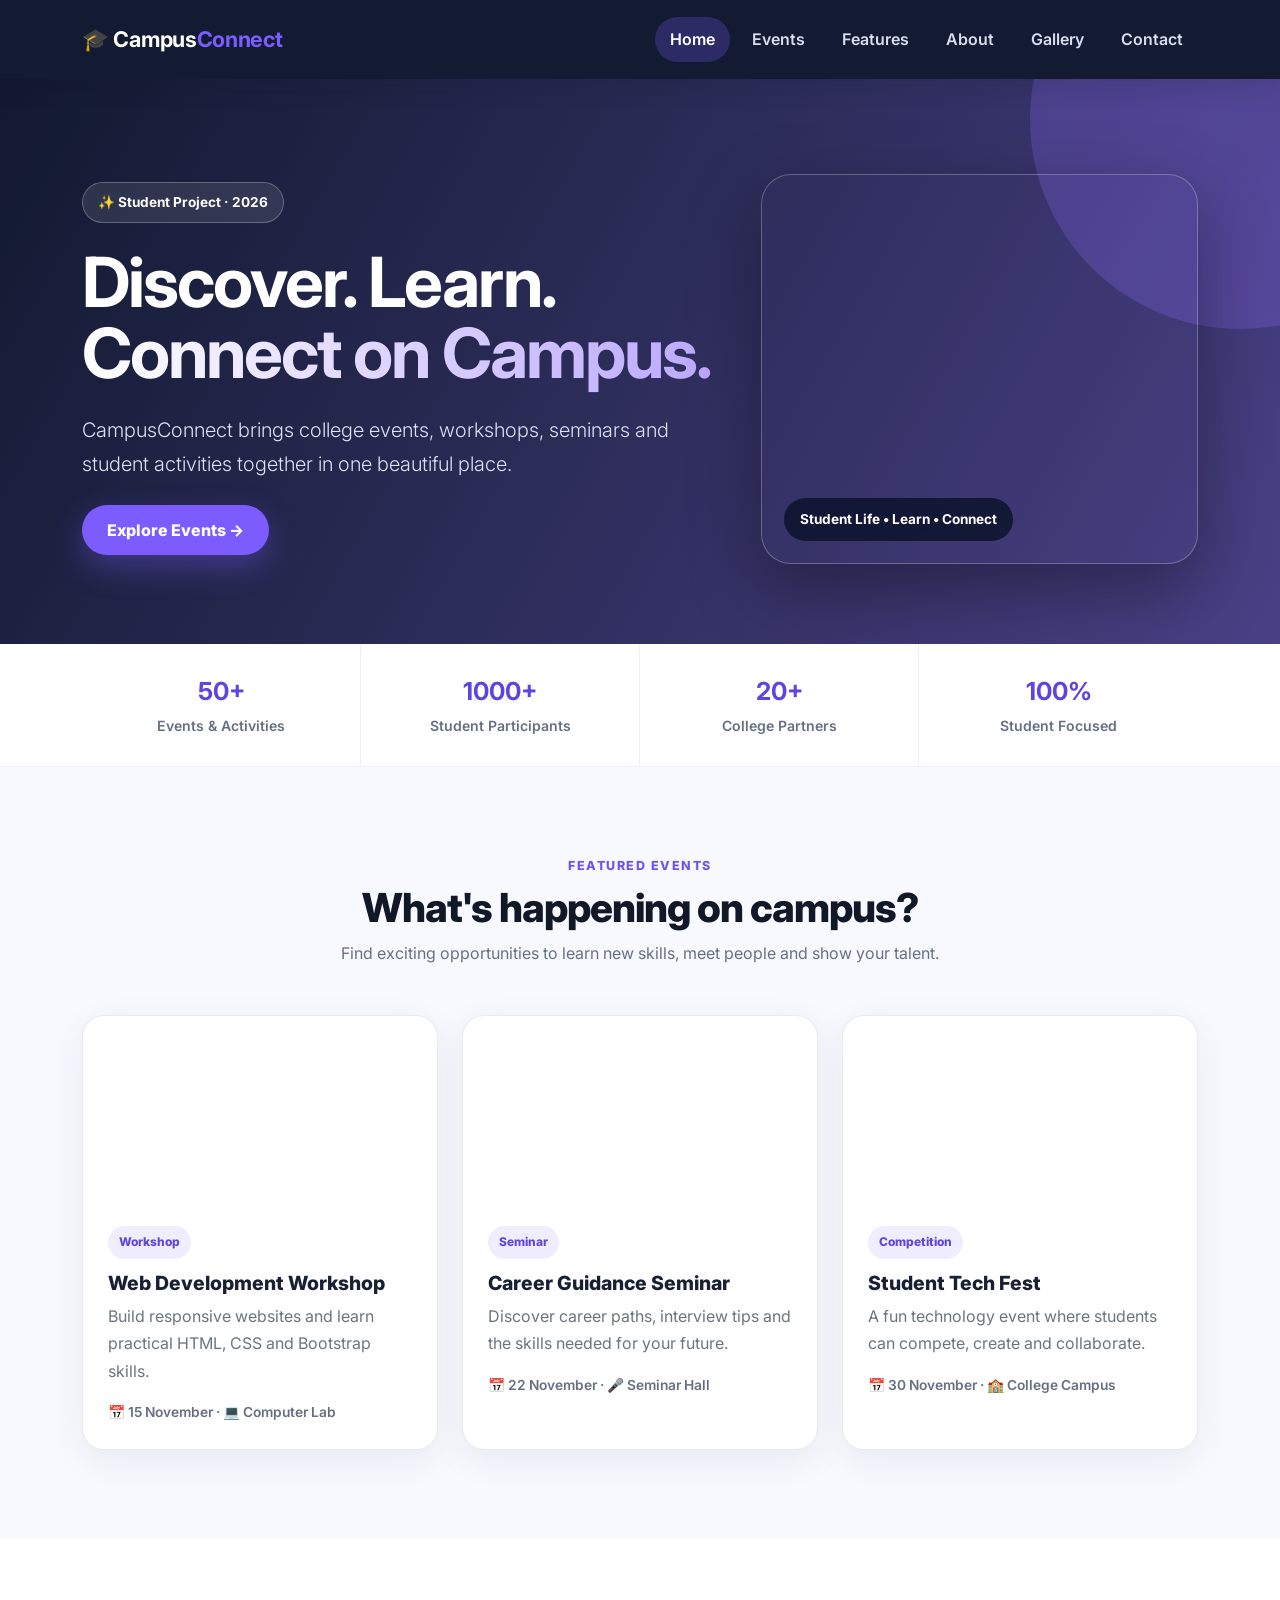
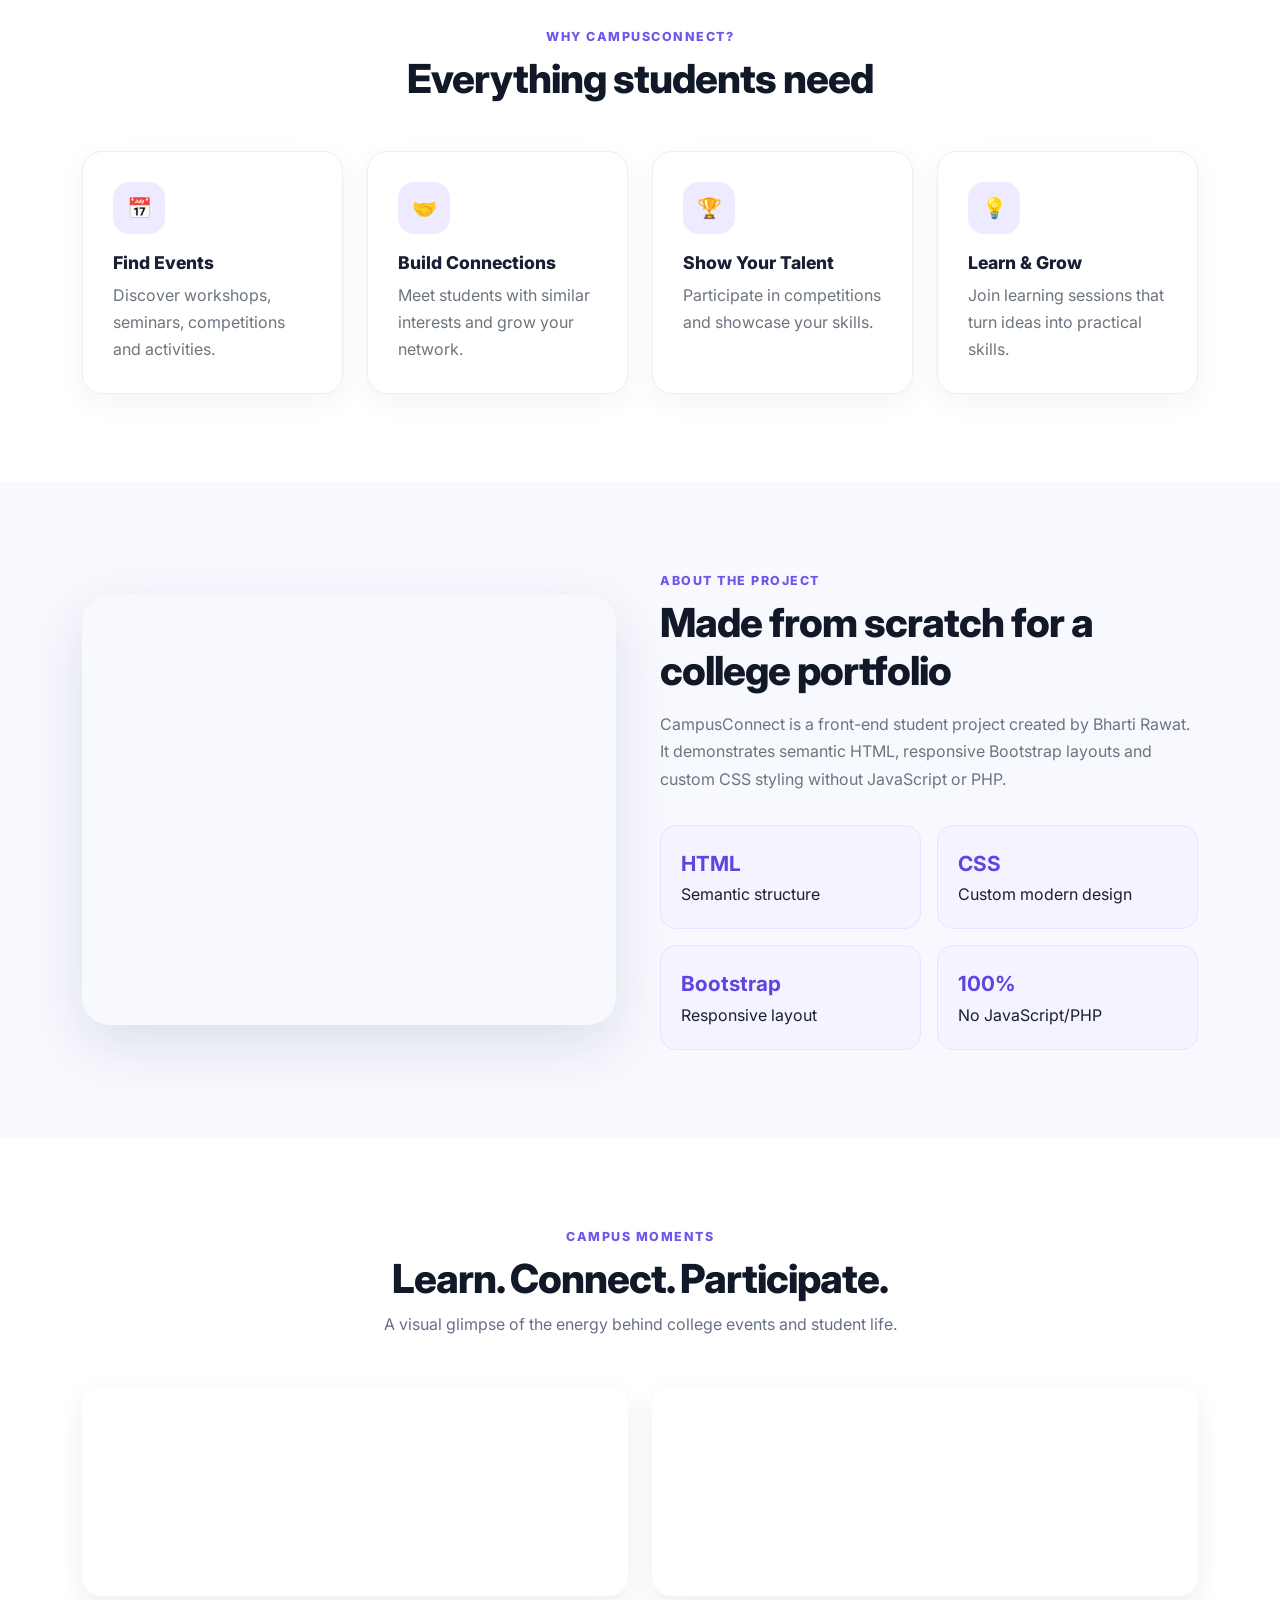
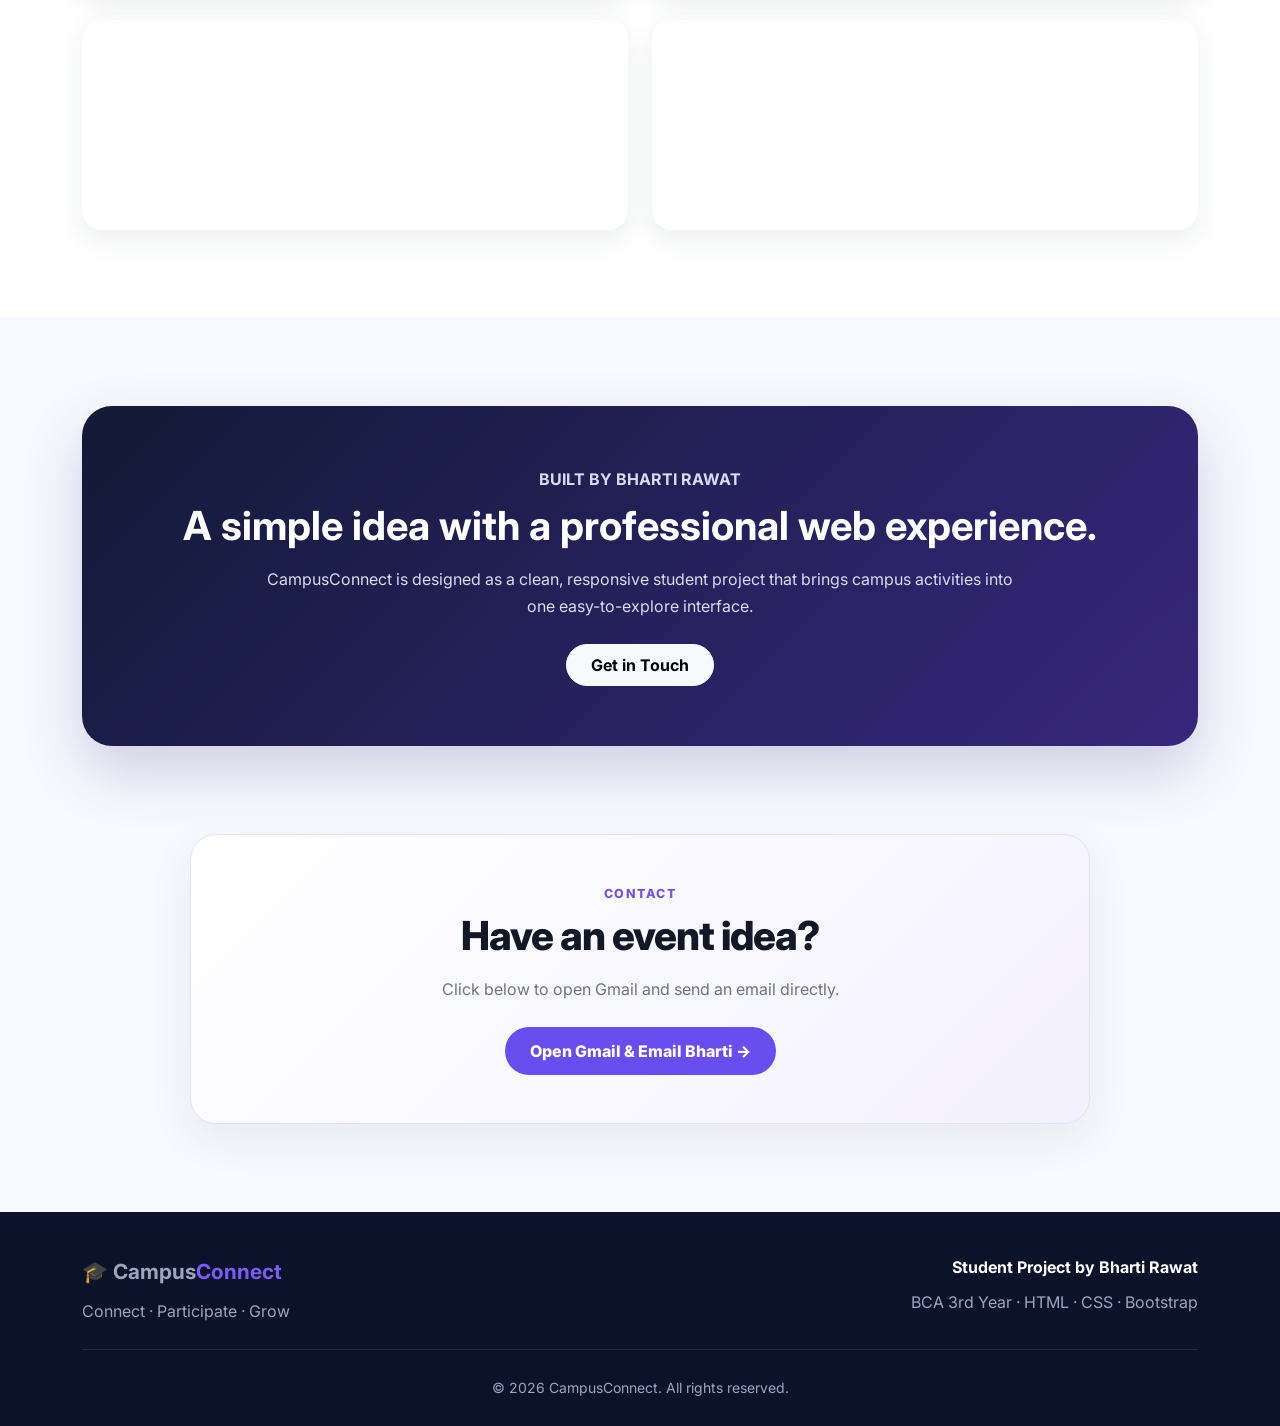
==== student-event-management/index.html @ d47fafdc "Fix contact button to open Gmail compose" ====
<!doctype html>
<html lang="en">
<head>
  <meta charset="utf-8">
  <meta name="viewport" content="width=device-width,initial-scale=1">
  <title>CampusConnect | Student Event Management</title>
  <link href="https://cdn.jsdelivr.net/npm/bootstrap@5.3.3/dist/css/bootstrap.min.css" rel="stylesheet">
  <link rel="stylesheet" href="style.css">
</head>
<body>
  <nav class="navbar navbar-expand-lg navbar-dark">
    <div class="container py-2">
      <a class="navbar-brand fw-bold" href="#home">🎓 Campus<span class="brand-dot">Connect</span></a>
      <div class="navbar-nav ms-auto flex-row flex-wrap justify-content-end">
        <a class="nav-link active" href="#home">Home</a>
        <a class="nav-link" href="#events">Events</a>
        <a class="nav-link" href="#features">Features</a>
        <a class="nav-link" href="#about">About</a>
        <a class="nav-link" href="#gallery">Gallery</a>
        <a class="nav-link" href="#contact">Contact</a>
      </div>
    </div>
  </nav>

  <header id="home" class="hero">
    <div class="container">
      <div class="row align-items-center g-5">
        <div class="col-lg-7">
          <span class="hero-badge mb-4">✨ Student Project · 2026</span>
          <h1 class="fw-bold mb-4">Discover. Learn.<br><span class="gradient-text">Connect on Campus.</span></h1>
          <p class="lead mb-4">CampusConnect brings college events, workshops, seminars and student activities together in one beautiful place.</p>
          <a href="#events" class="btn hero-btn">Explore Events →</a>
        </div>
        <div class="col-lg-5"><div class="hero-image"></div></div>
      </div>
    </div>
  </header>

  <section class="stats-strip"><div class="container"><div class="row g-0">
    <div class="col-6 col-lg-3 stat"><strong>50+</strong><span>Events & Activities</span></div>
    <div class="col-6 col-lg-3 stat"><strong>1000+</strong><span>Student Participants</span></div>
    <div class="col-6 col-lg-3 stat"><strong>20+</strong><span>College Partners</span></div>
    <div class="col-6 col-lg-3 stat"><strong>100%</strong><span>Student Focused</span></div>
  </div></div></section>

  <section id="events" class="section-space"><div class="container">
    <div class="text-center mb-5"><p class="section-label mb-2">Featured events</p><h2 class="section-title display-6">What's happening on campus?</h2><p class="section-subtitle">Find exciting opportunities to learn new skills, meet people and show your talent.</p></div>
    <div class="row g-4">
      <div class="col-md-4"><article class="event-card"><div class="event-photo photo-1"></div><div class="event-body"><span class="event-tag">Workshop</span><h3>Web Development Workshop</h3><p class="text-secondary">Build responsive websites and learn practical HTML, CSS and Bootstrap skills.</p><p class="event-date mb-0">📅 15 November · 💻 Computer Lab</p></div></article></div>
      <div class="col-md-4"><article class="event-card"><div class="event-photo photo-2"></div><div class="event-body"><span class="event-tag">Seminar</span><h3>Career Guidance Seminar</h3><p class="text-secondary">Discover career paths, interview tips and the skills needed for your future.</p><p class="event-date mb-0">📅 22 November · 🎤 Seminar Hall</p></div></article></div>
      <div class="col-md-4"><article class="event-card"><div class="event-photo photo-3"></div><div class="event-body"><span class="event-tag">Competition</span><h3>Student Tech Fest</h3><p class="text-secondary">A fun technology event where students can compete, create and collaborate.</p><p class="event-date mb-0">📅 30 November · 🏫 College Campus</p></div></article></div>
    </div>
  </div></section>

  <section id="features" class="section-space bg-white"><div class="container">
    <div class="text-center mb-5"><p class="section-label mb-2">Why CampusConnect?</p><h2 class="section-title display-6">Everything students need</h2></div>
    <div class="row g-4">
      <div class="col-md-6 col-lg-3"><div class="feature-box"><div class="feature-icon">📅</div><h3>Find Events</h3><p class="text-secondary mb-0">Discover workshops, seminars, competitions and activities.</p></div></div>
      <div class="col-md-6 col-lg-3"><div class="feature-box"><div class="feature-icon">🤝</div><h3>Build Connections</h3><p class="text-secondary mb-0">Meet students with similar interests and grow your network.</p></div></div>
      <div class="col-md-6 col-lg-3"><div class="feature-box"><div class="feature-icon">🏆</div><h3>Show Your Talent</h3><p class="text-secondary mb-0">Participate in competitions and showcase your skills.</p></div></div>
      <div class="col-md-6 col-lg-3"><div class="feature-box"><div class="feature-icon">💡</div><h3>Learn & Grow</h3><p class="text-secondary mb-0">Join learning sessions that turn ideas into practical skills.</p></div></div>
    </div>
  </div></section>

  <section id="about" class="section-space"><div class="container"><div class="row align-items-center g-5">
    <div class="col-lg-6"><div class="about-image"></div></div>
    <div class="col-lg-6 about-copy"><p class="section-label mb-2">About the project</p><h2 class="section-title display-6 mb-3">Made from scratch for a college portfolio</h2><p class="text-secondary">CampusConnect is a front-end student project created by Bharti Rawat. It demonstrates semantic HTML, responsive Bootstrap layouts and custom CSS styling without JavaScript or PHP.</p>
      <div class="row g-3 mt-3"><div class="col-6"><div class="detail-card"><strong>HTML</strong><span>Semantic structure</span></div></div><div class="col-6"><div class="detail-card"><strong>CSS</strong><span>Custom modern design</span></div></div><div class="col-6"><div class="detail-card"><strong>Bootstrap</strong><span>Responsive layout</span></div></div><div class="col-6"><div class="detail-card"><strong>100%</strong><span>No JavaScript/PHP</span></div></div></div>
    </div>
  </div></div></section>

  <section id="gallery" class="section-space bg-white"><div class="container"><div class="text-center mb-5"><p class="section-label mb-2">Campus moments</p><h2 class="section-title display-6">Learn. Connect. Participate.</h2><p class="section-subtitle">A visual glimpse of the energy behind college events and student life.</p></div><div class="row g-4">
    <div class="col-md-6"><div class="gallery-item gallery-1"></div></div><div class="col-md-6"><div class="gallery-item gallery-2"></div></div><div class="col-md-6"><div class="gallery-item gallery-3"></div></div><div class="col-md-6"><div class="gallery-item gallery-4"></div></div>
  </div></div></section>

  <section class="section-space"><div class="container"><div class="project-box text-center"><p class="text-uppercase fw-bold mb-2">Built by Bharti Rawat</p><h2 class="display-6 fw-bold mb-3">A simple idea with a professional web experience.</h2><p class="mx-auto mb-4" style="max-width:760px">CampusConnect is designed as a clean, responsive student project that brings campus activities into one easy-to-explore interface.</p><a href="#contact" class="btn btn-light rounded-pill px-4 py-2 fw-bold">Get in Touch</a></div></div></section>

  <section id="contact" class="section-space pt-0"><div class="container"><div class="contact-card text-center mx-auto" style="max-width:900px"><p class="section-label mb-2">Contact</p><h2 class="section-title display-6 mb-3">Have an event idea?</h2><p class="text-secondary mb-4">Click below to open Gmail and send an email directly.</p><a class="btn btn-primary-custom" href="https://mail.google.com/mail/?view=cm&fs=1&to=bhartirawat9829@gmail.com&su=CampusConnect%20Project%20Enquiry" target="_blank" rel="noopener">Open Gmail & Email Bharti →</a></div></div></section>

  <footer><div class="container"><div class="row g-4 align-items-start"><div class="col-md-6"><div class="footer-brand fw-bold">🎓 Campus<span class="brand-dot">Connect</span></div><p class="mb-0 mt-2">Connect · Participate · Grow</p></div><div class="col-md-6 text-md-end"><strong>Student Project by Bharti Rawat</strong><p class="mb-0 mt-2">BCA 3rd Year · HTML · CSS · Bootstrap</p></div></div><hr class="border-secondary my-4"><div class="text-center"><small>© 2026 CampusConnect. All rights reserved.</small></div></div></footer>
</body>
</html>
---- student-event-management/style.css ----
@import url('https://fonts.googleapis.com/css2?family=Inter:wght@400;500;600;700;800&display=swap');

*{box-sizing:border-box}
html{scroll-behavior:smooth}
body{margin:0;font-family:'Inter',Arial,sans-serif;color:#182033;background:#f8f9ff;line-height:1.7}
.navbar{position:sticky;top:0;z-index:1000;background:rgba(10,18,42,.96)!important;backdrop-filter:blur(12px);box-shadow:0 5px 25px rgba(15,23,42,.15)}
.navbar-brand{font-size:1.35rem;letter-spacing:-.3px}
.brand-dot{color:#7c5cff}
.navbar .nav-link{color:#d8def0!important;font-weight:600;margin-left:7px;padding:9px 15px!important;border-radius:50px;transition:.25s}
.navbar .nav-link:hover,.navbar .nav-link.active{color:#fff!important;background:rgba(124,92,255,.25)}
.hero{position:relative;overflow:hidden;color:#fff;padding:95px 0 80px;background:linear-gradient(120deg,rgba(8,16,39,.96),rgba(49,39,117,.88)),url('https://images.unsplash.com/photo-1523050854058-8df90110c9f1?auto=format&fit=crop&w=1800&q=85') center/cover}
.hero:after{content:"";position:absolute;width:420px;height:420px;right:-170px;top:-170px;border-radius:50%;background:rgba(145,110,255,.24)}
.hero .container{position:relative;z-index:1}
.hero h1{font-size:clamp(2.6rem,5.4vw,5rem);line-height:1.03;letter-spacing:-2px}
.gradient-text{background:linear-gradient(90deg,#fff,#bba8ff);-webkit-background-clip:text;background-clip:text;color:transparent}
.hero p{max-width:680px;color:#dce2f6}
.hero-badge{display:inline-flex;padding:8px 15px;border:1px solid rgba(255,255,255,.25);border-radius:50px;background:rgba(255,255,255,.1);font-size:.85rem;font-weight:700}
.hero-btn{border:0;border-radius:50px;padding:13px 25px;font-weight:800;background:#7c5cff;color:#fff;box-shadow:0 12px 30px rgba(124,92,255,.35)}
.hero-btn:hover{background:#6b4df0;color:#fff;transform:translateY(-2px)}
.hero-image{min-height:390px;border-radius:30px;background:url('https://images.unsplash.com/photo-1522202176988-66273c2fd55f?auto=format&fit=crop&w=1000&q=85') center/cover;box-shadow:0 25px 70px rgba(0,0,0,.35);border:1px solid rgba(255,255,255,.25);position:relative;overflow:hidden}
.hero-image:after{content:"Student Life • Learn • Connect";position:absolute;left:22px;bottom:22px;padding:10px 16px;border-radius:50px;background:rgba(8,16,39,.78);backdrop-filter:blur(8px);font-weight:700;font-size:.85rem}
.stats-strip{margin-top:-1px;background:#fff;border-bottom:1px solid #edf0f7}
.stat{padding:27px 20px;text-align:center;border-right:1px solid #edf0f7}
.stat:last-child{border-right:0}
.stat strong{display:block;font-size:1.55rem;color:#5d45df}
.stat span{font-size:.88rem;color:#667085;font-weight:600}
.section-space{padding:88px 0}
.section-label{color:#7055e8;text-transform:uppercase;font-size:.78rem;font-weight:800;letter-spacing:1.5px}
.section-title{font-weight:800;color:#111827;letter-spacing:-1px}
.section-subtitle{color:#667085;max-width:690px;margin:auto}
.event-card{height:100%;background:#fff;border:1px solid #e9eaf2;border-radius:22px;overflow:hidden;box-shadow:0 10px 35px rgba(31,41,55,.07);transition:.3s}
.event-card:hover{transform:translateY(-9px);box-shadow:0 22px 50px rgba(65,50,150,.14)}
.event-photo{height:185px;background-size:cover;background-position:center}
.photo-1{background-image:url('https://images.unsplash.com/photo-1511578314322-379afb476865?auto=format&fit=crop&w=900&q=85')}
.photo-2{background-image:url('https://images.unsplash.com/photo-1540575467063-178a50c2df87?auto=format&fit=crop&w=900&q=85')}
.photo-3{background-image:url('https://images.unsplash.com/photo-1524178232363-1fb2b075b655?auto=format&fit=crop&w=900&q=85')}
.event-body{padding:25px}
.event-card h3{font-size:1.22rem;font-weight:800;margin:13px 0 8px}
.event-date{font-size:.86rem;color:#667085;font-weight:600}
.event-tag{display:inline-block;padding:6px 11px;border-radius:50px;background:#f0edff;color:#6247dd;font-size:.75rem;font-weight:800}
.feature-box{height:100%;padding:30px;background:#fff;border:1px solid #eceef5;border-radius:20px;box-shadow:0 8px 28px rgba(31,41,55,.05)}
.feature-icon{width:52px;height:52px;border-radius:16px;display:grid;place-items:center;background:#eeeaff;color:#6247dd;font-size:1.25rem;font-weight:800;margin-bottom:18px}
.feature-box h3{font-size:1.1rem;font-weight:800}
.about-image{height:430px;border-radius:28px;background:url('https://images.unsplash.com/photo-1523240795612-9a054b0db644?auto=format&fit=crop&w=1100&q=85') center/cover;box-shadow:0 20px 55px rgba(31,41,55,.12)}
.about-copy{padding-left:20px}
.detail-card{padding:20px;background:#f5f3ff;border-radius:16px;border:1px solid #e8e3ff}
.detail-card strong{display:block;color:#5d45df;font-size:1.3rem}
.gallery-item{height:210px;border-radius:20px;background-size:cover;background-position:center;transition:.3s;box-shadow:0 10px 28px rgba(31,41,55,.08)}
.gallery-item:hover{transform:scale(1.025)}
.gallery-1{background-image:url('https://images.unsplash.com/photo-1492684223066-81342ee5ff30?auto=format&fit=crop&w=900&q=85')}
.gallery-2{background-image:url('https://images.unsplash.com/photo-1529156069898-49953e39b3ac?auto=format&fit=crop&w=900&q=85')}
.gallery-3{background-image:url('https://images.unsplash.com/photo-1503676260728-1c00da094a0b?auto=format&fit=crop&w=900&q=85')}
.gallery-4{background-image:url('https://images.unsplash.com/photo-1517457373958-b7bdd4587205?auto=format&fit=crop&w=900&q=85')}
.project-box{background:linear-gradient(135deg,#111a36,#38277d);color:#fff;border-radius:30px;padding:60px;box-shadow:0 25px 60px rgba(45,34,110,.2)}
.project-box p{color:#d7dcef}
.contact-card{background:linear-gradient(135deg,#fff,#f4f1ff);border:1px solid #e5e0ff;border-radius:26px;padding:48px;box-shadow:0 15px 45px rgba(31,41,55,.07)}
.btn-primary-custom{background:#684df0;color:#fff;border:0;border-radius:50px;padding:12px 25px;font-weight:800}
.btn-primary-custom:hover{background:#573ddd;color:#fff}
footer{background:#0b132b;color:#9ba5bd;padding:42px 0 25px}
footer strong{color:#fff}
.footer-brand{font-size:1.3rem}
@media(max-width:767px){.hero{padding:70px 0 65px}.hero-image{min-height:280px}.stat{border-right:0;border-bottom:1px solid #edf0f7}.section-space{padding:65px 0}.about-copy{padding-left:0;margin-top:30px}.project-box,.contact-card{padding:32px 24px}.gallery-item{height:180px}}
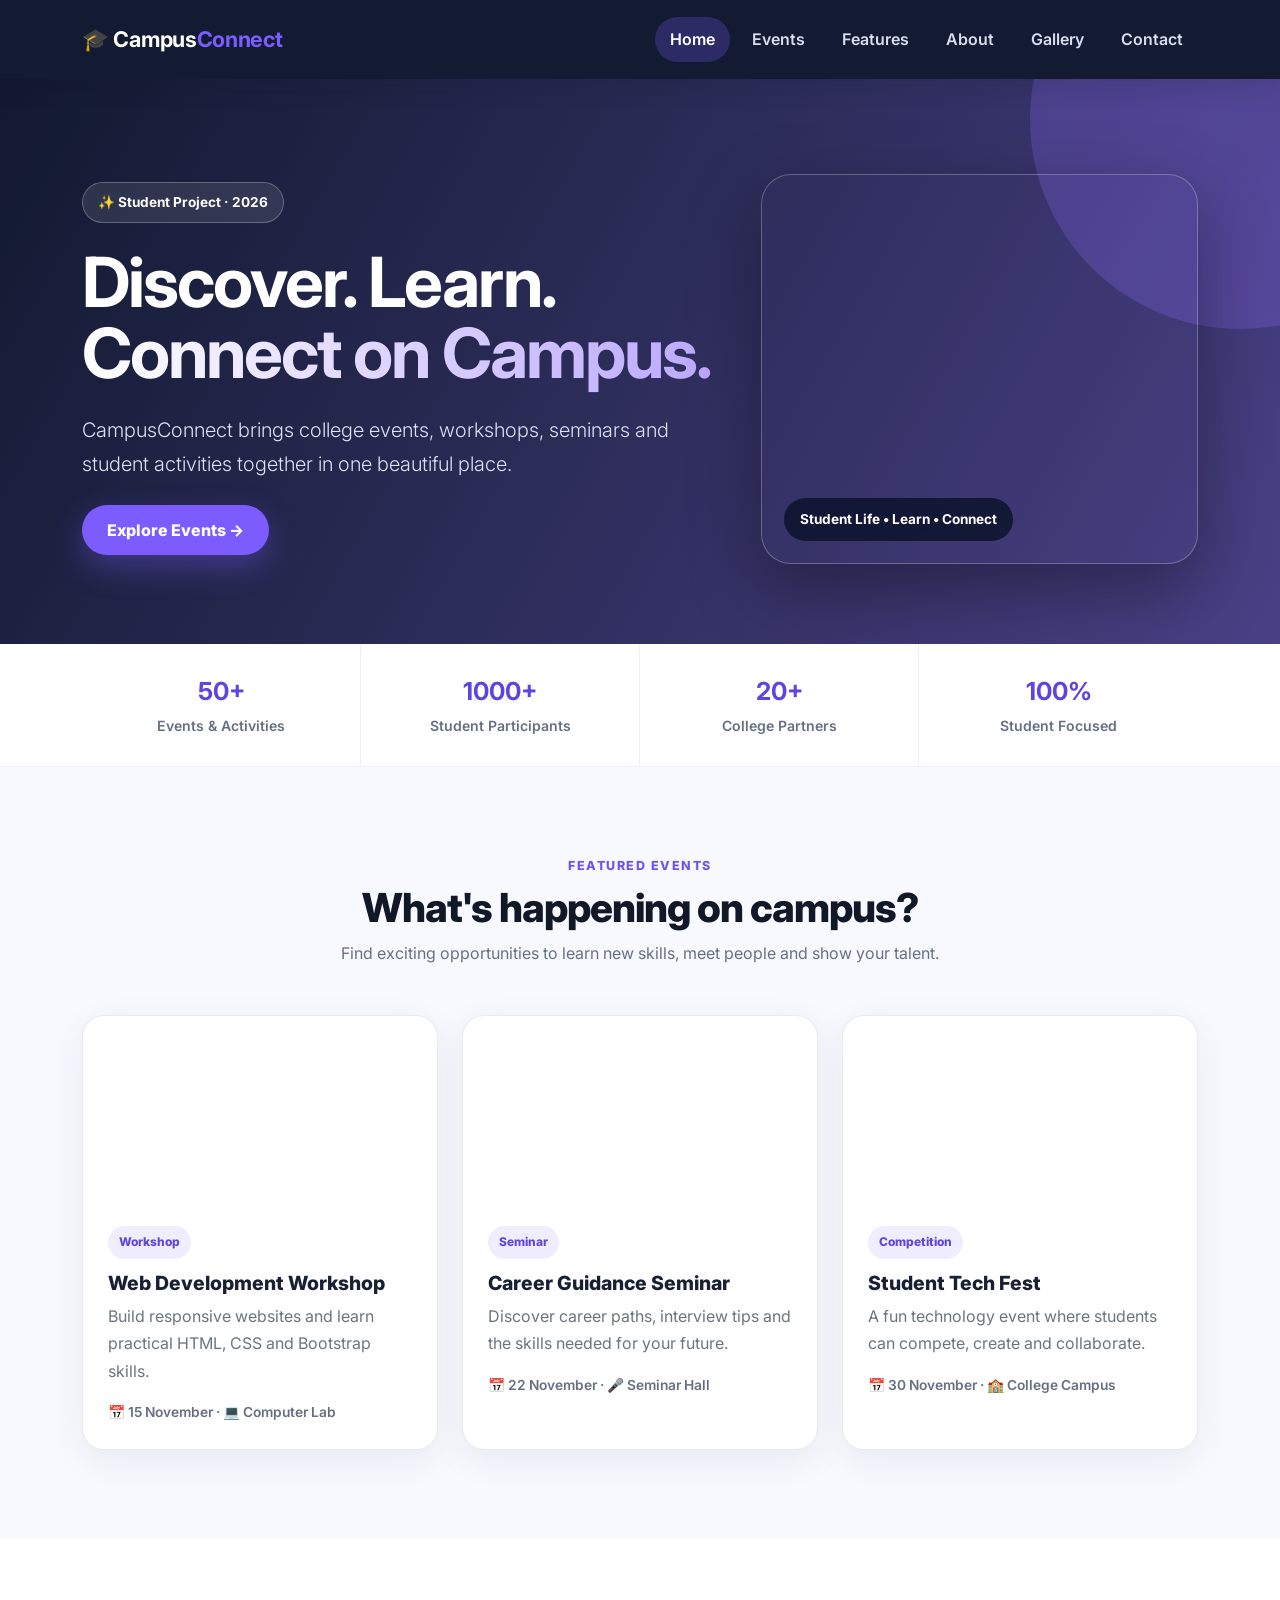
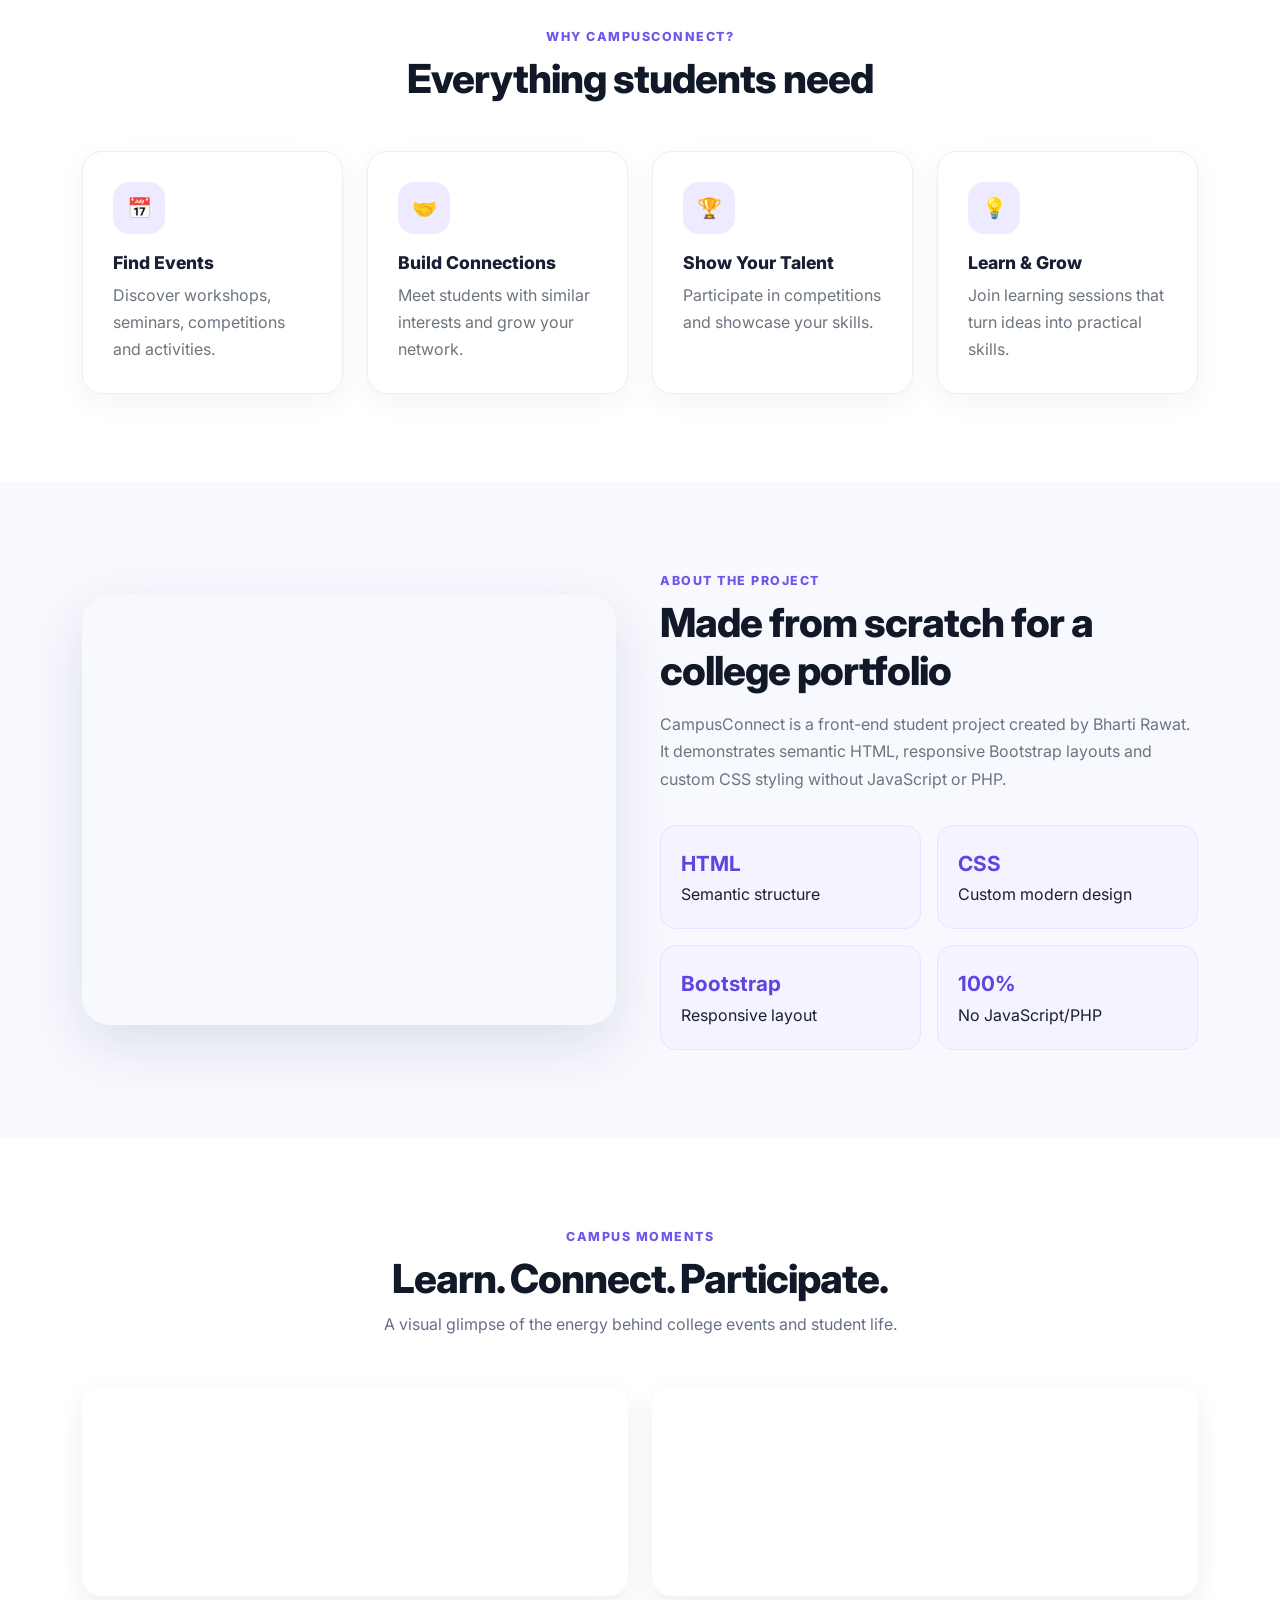
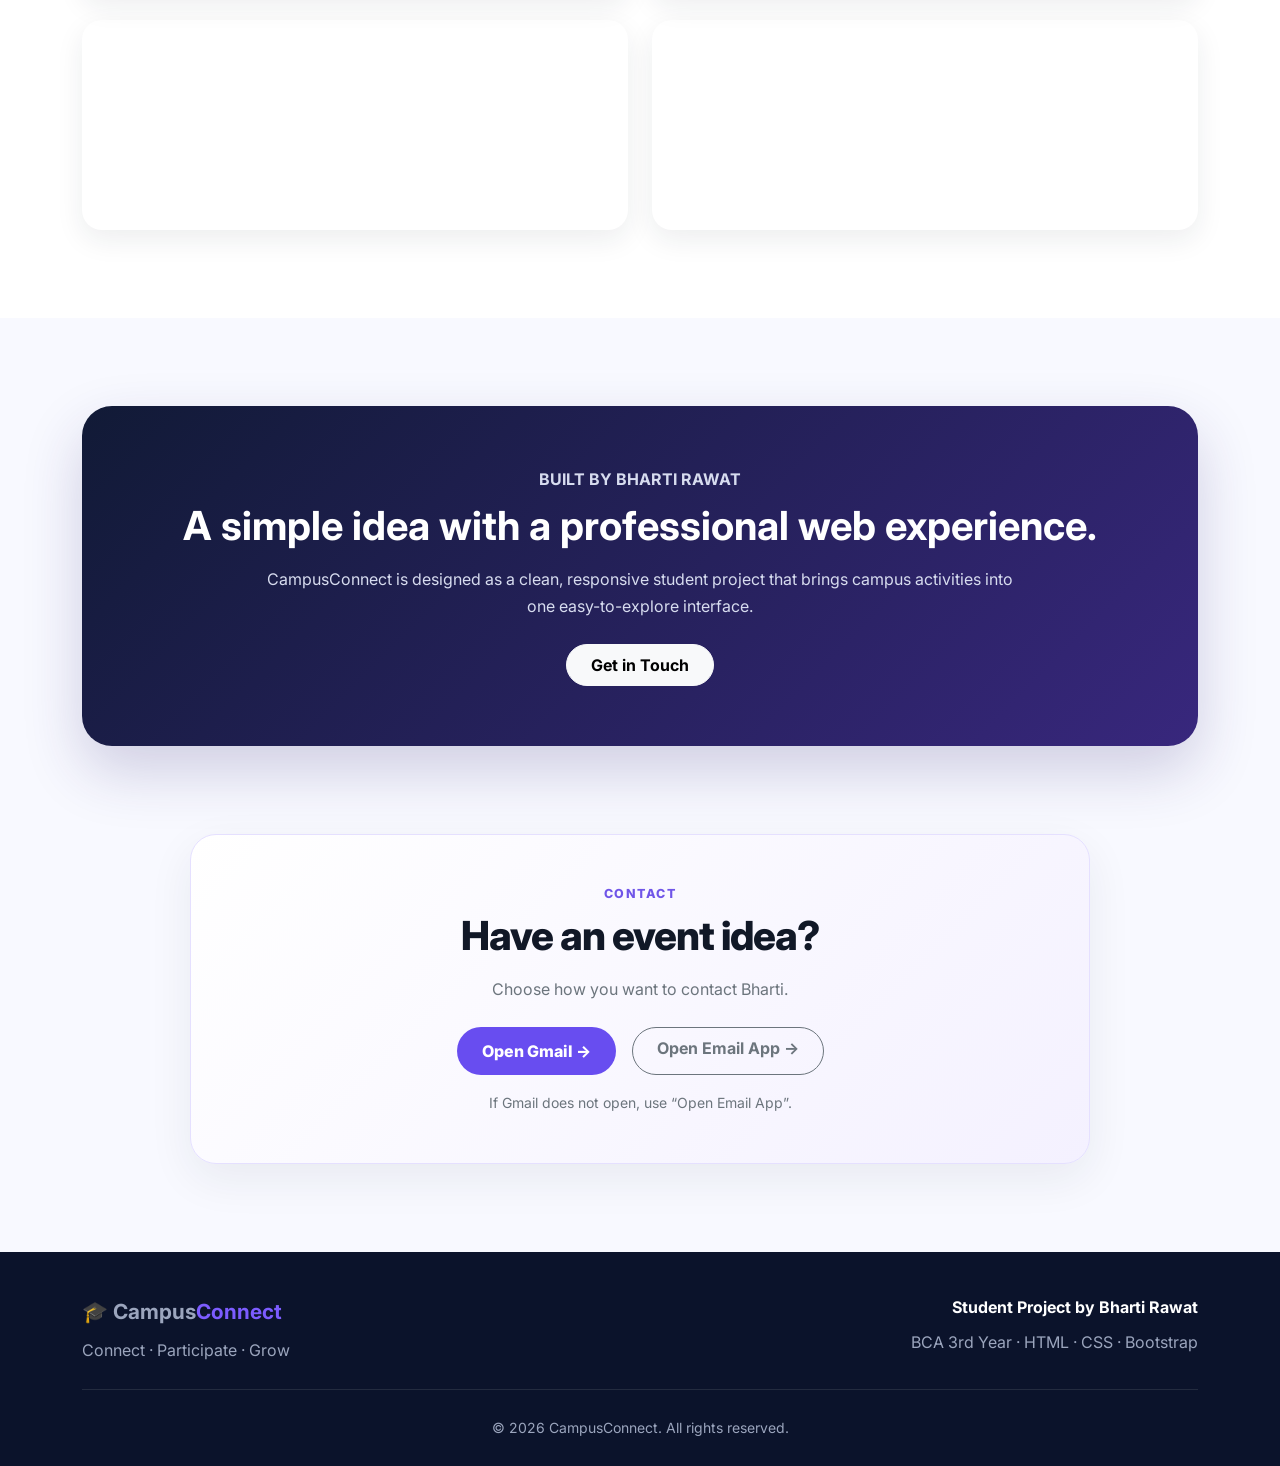
==== commit 78428fd0: "Add reliable Gmail and email-app contact buttons" ====
--- a/student-event-management/index.html
+++ b/student-event-management/index.html
@@ -8,75 +8,15 @@
   <link rel="stylesheet" href="style.css">
 </head>
 <body>
-  <nav class="navbar navbar-expand-lg navbar-dark">
-    <div class="container py-2">
-      <a class="navbar-brand fw-bold" href="#home">🎓 Campus<span class="brand-dot">Connect</span></a>
-      <div class="navbar-nav ms-auto flex-row flex-wrap justify-content-end">
-        <a class="nav-link active" href="#home">Home</a>
-        <a class="nav-link" href="#events">Events</a>
-        <a class="nav-link" href="#features">Features</a>
-        <a class="nav-link" href="#about">About</a>
-        <a class="nav-link" href="#gallery">Gallery</a>
-        <a class="nav-link" href="#contact">Contact</a>
-      </div>
-    </div>
-  </nav>
-
-  <header id="home" class="hero">
-    <div class="container">
-      <div class="row align-items-center g-5">
-        <div class="col-lg-7">
-          <span class="hero-badge mb-4">✨ Student Project · 2026</span>
-          <h1 class="fw-bold mb-4">Discover. Learn.<br><span class="gradient-text">Connect on Campus.</span></h1>
-          <p class="lead mb-4">CampusConnect brings college events, workshops, seminars and student activities together in one beautiful place.</p>
-          <a href="#events" class="btn hero-btn">Explore Events →</a>
-        </div>
-        <div class="col-lg-5"><div class="hero-image"></div></div>
-      </div>
-    </div>
-  </header>
-
-  <section class="stats-strip"><div class="container"><div class="row g-0">
-    <div class="col-6 col-lg-3 stat"><strong>50+</strong><span>Events & Activities</span></div>
-    <div class="col-6 col-lg-3 stat"><strong>1000+</strong><span>Student Participants</span></div>
-    <div class="col-6 col-lg-3 stat"><strong>20+</strong><span>College Partners</span></div>
-    <div class="col-6 col-lg-3 stat"><strong>100%</strong><span>Student Focused</span></div>
-  </div></div></section>
-
-  <section id="events" class="section-space"><div class="container">
-    <div class="text-center mb-5"><p class="section-label mb-2">Featured events</p><h2 class="section-title display-6">What's happening on campus?</h2><p class="section-subtitle">Find exciting opportunities to learn new skills, meet people and show your talent.</p></div>
-    <div class="row g-4">
-      <div class="col-md-4"><article class="event-card"><div class="event-photo photo-1"></div><div class="event-body"><span class="event-tag">Workshop</span><h3>Web Development Workshop</h3><p class="text-secondary">Build responsive websites and learn practical HTML, CSS and Bootstrap skills.</p><p class="event-date mb-0">📅 15 November · 💻 Computer Lab</p></div></article></div>
-      <div class="col-md-4"><article class="event-card"><div class="event-photo photo-2"></div><div class="event-body"><span class="event-tag">Seminar</span><h3>Career Guidance Seminar</h3><p class="text-secondary">Discover career paths, interview tips and the skills needed for your future.</p><p class="event-date mb-0">📅 22 November · 🎤 Seminar Hall</p></div></article></div>
-      <div class="col-md-4"><article class="event-card"><div class="event-photo photo-3"></div><div class="event-body"><span class="event-tag">Competition</span><h3>Student Tech Fest</h3><p class="text-secondary">A fun technology event where students can compete, create and collaborate.</p><p class="event-date mb-0">📅 30 November · 🏫 College Campus</p></div></article></div>
-    </div>
-  </div></section>
-
-  <section id="features" class="section-space bg-white"><div class="container">
-    <div class="text-center mb-5"><p class="section-label mb-2">Why CampusConnect?</p><h2 class="section-title display-6">Everything students need</h2></div>
-    <div class="row g-4">
-      <div class="col-md-6 col-lg-3"><div class="feature-box"><div class="feature-icon">📅</div><h3>Find Events</h3><p class="text-secondary mb-0">Discover workshops, seminars, competitions and activities.</p></div></div>
-      <div class="col-md-6 col-lg-3"><div class="feature-box"><div class="feature-icon">🤝</div><h3>Build Connections</h3><p class="text-secondary mb-0">Meet students with similar interests and grow your network.</p></div></div>
-      <div class="col-md-6 col-lg-3"><div class="feature-box"><div class="feature-icon">🏆</div><h3>Show Your Talent</h3><p class="text-secondary mb-0">Participate in competitions and showcase your skills.</p></div></div>
-      <div class="col-md-6 col-lg-3"><div class="feature-box"><div class="feature-icon">💡</div><h3>Learn & Grow</h3><p class="text-secondary mb-0">Join learning sessions that turn ideas into practical skills.</p></div></div>
-    </div>
-  </div></section>
-
-  <section id="about" class="section-space"><div class="container"><div class="row align-items-center g-5">
-    <div class="col-lg-6"><div class="about-image"></div></div>
-    <div class="col-lg-6 about-copy"><p class="section-label mb-2">About the project</p><h2 class="section-title display-6 mb-3">Made from scratch for a college portfolio</h2><p class="text-secondary">CampusConnect is a front-end student project created by Bharti Rawat. It demonstrates semantic HTML, responsive Bootstrap layouts and custom CSS styling without JavaScript or PHP.</p>
-      <div class="row g-3 mt-3"><div class="col-6"><div class="detail-card"><strong>HTML</strong><span>Semantic structure</span></div></div><div class="col-6"><div class="detail-card"><strong>CSS</strong><span>Custom modern design</span></div></div><div class="col-6"><div class="detail-card"><strong>Bootstrap</strong><span>Responsive layout</span></div></div><div class="col-6"><div class="detail-card"><strong>100%</strong><span>No JavaScript/PHP</span></div></div></div>
-    </div>
-  </div></div></section>
-
-  <section id="gallery" class="section-space bg-white"><div class="container"><div class="text-center mb-5"><p class="section-label mb-2">Campus moments</p><h2 class="section-title display-6">Learn. Connect. Participate.</h2><p class="section-subtitle">A visual glimpse of the energy behind college events and student life.</p></div><div class="row g-4">
-    <div class="col-md-6"><div class="gallery-item gallery-1"></div></div><div class="col-md-6"><div class="gallery-item gallery-2"></div></div><div class="col-md-6"><div class="gallery-item gallery-3"></div></div><div class="col-md-6"><div class="gallery-item gallery-4"></div></div>
-  </div></div></section>
-
+  <nav class="navbar navbar-expand-lg navbar-dark"><div class="container py-2"><a class="navbar-brand fw-bold" href="#home">🎓 Campus<span class="brand-dot">Connect</span></a><div class="navbar-nav ms-auto flex-row flex-wrap justify-content-end"><a class="nav-link active" href="#home">Home</a><a class="nav-link" href="#events">Events</a><a class="nav-link" href="#features">Features</a><a class="nav-link" href="#about">About</a><a class="nav-link" href="#gallery">Gallery</a><a class="nav-link" href="#contact">Contact</a></div></div></nav>
+  <header id="home" class="hero"><div class="container"><div class="row align-items-center g-5"><div class="col-lg-7"><span class="hero-badge mb-4">✨ Student Project · 2026</span><h1 class="fw-bold mb-4">Discover. Learn.<br><span class="gradient-text">Connect on Campus.</span></h1><p class="lead mb-4">CampusConnect brings college events, workshops, seminars and student activities together in one beautiful place.</p><a href="#events" class="btn hero-btn">Explore Events →</a></div><div class="col-lg-5"><div class="hero-image"></div></div></div></div></header>
+  <section class="stats-strip"><div class="container"><div class="row g-0"><div class="col-6 col-lg-3 stat"><strong>50+</strong><span>Events & Activities</span></div><div class="col-6 col-lg-3 stat"><strong>1000+</strong><span>Student Participants</span></div><div class="col-6 col-lg-3 stat"><strong>20+</strong><span>College Partners</span></div><div class="col-6 col-lg-3 stat"><strong>100%</strong><span>Student Focused</span></div></div></div></section>
+  <section id="events" class="section-space"><div class="container"><div class="text-center mb-5"><p class="section-label mb-2">Featured events</p><h2 class="section-title display-6">What's happening on campus?</h2><p class="section-subtitle">Find exciting opportunities to learn new skills, meet people and show your talent.</p></div><div class="row g-4"><div class="col-md-4"><article class="event-card"><div class="event-photo photo-1"></div><div class="event-body"><span class="event-tag">Workshop</span><h3>Web Development Workshop</h3><p class="text-secondary">Build responsive websites and learn practical HTML, CSS and Bootstrap skills.</p><p class="event-date mb-0">📅 15 November · 💻 Computer Lab</p></div></article></div><div class="col-md-4"><article class="event-card"><div class="event-photo photo-2"></div><div class="event-body"><span class="event-tag">Seminar</span><h3>Career Guidance Seminar</h3><p class="text-secondary">Discover career paths, interview tips and the skills needed for your future.</p><p class="event-date mb-0">📅 22 November · 🎤 Seminar Hall</p></div></article></div><div class="col-md-4"><article class="event-card"><div class="event-photo photo-3"></div><div class="event-body"><span class="event-tag">Competition</span><h3>Student Tech Fest</h3><p class="text-secondary">A fun technology event where students can compete, create and collaborate.</p><p class="event-date mb-0">📅 30 November · 🏫 College Campus</p></div></article></div></div></div></section>
+  <section id="features" class="section-space bg-white"><div class="container"><div class="text-center mb-5"><p class="section-label mb-2">Why CampusConnect?</p><h2 class="section-title display-6">Everything students need</h2></div><div class="row g-4"><div class="col-md-6 col-lg-3"><div class="feature-box"><div class="feature-icon">📅</div><h3>Find Events</h3><p class="text-secondary mb-0">Discover workshops, seminars, competitions and activities.</p></div></div><div class="col-md-6 col-lg-3"><div class="feature-box"><div class="feature-icon">🤝</div><h3>Build Connections</h3><p class="text-secondary mb-0">Meet students with similar interests and grow your network.</p></div></div><div class="col-md-6 col-lg-3"><div class="feature-box"><div class="feature-icon">🏆</div><h3>Show Your Talent</h3><p class="text-secondary mb-0">Participate in competitions and showcase your skills.</p></div></div><div class="col-md-6 col-lg-3"><div class="feature-box"><div class="feature-icon">💡</div><h3>Learn & Grow</h3><p class="text-secondary mb-0">Join learning sessions that turn ideas into practical skills.</p></div></div></div></div></section>
+  <section id="about" class="section-space"><div class="container"><div class="row align-items-center g-5"><div class="col-lg-6"><div class="about-image"></div></div><div class="col-lg-6 about-copy"><p class="section-label mb-2">About the project</p><h2 class="section-title display-6 mb-3">Made from scratch for a college portfolio</h2><p class="text-secondary">CampusConnect is a front-end student project created by Bharti Rawat. It demonstrates semantic HTML, responsive Bootstrap layouts and custom CSS styling without JavaScript or PHP.</p><div class="row g-3 mt-3"><div class="col-6"><div class="detail-card"><strong>HTML</strong><span>Semantic structure</span></div></div><div class="col-6"><div class="detail-card"><strong>CSS</strong><span>Custom modern design</span></div></div><div class="col-6"><div class="detail-card"><strong>Bootstrap</strong><span>Responsive layout</span></div></div><div class="col-6"><div class="detail-card"><strong>100%</strong><span>No JavaScript/PHP</span></div></div></div></div></div></div></section>
+  <section id="gallery" class="section-space bg-white"><div class="container"><div class="text-center mb-5"><p class="section-label mb-2">Campus moments</p><h2 class="section-title display-6">Learn. Connect. Participate.</h2><p class="section-subtitle">A visual glimpse of the energy behind college events and student life.</p></div><div class="row g-4"><div class="col-md-6"><div class="gallery-item gallery-1"></div></div><div class="col-md-6"><div class="gallery-item gallery-2"></div></div><div class="col-md-6"><div class="gallery-item gallery-3"></div></div><div class="col-md-6"><div class="gallery-item gallery-4"></div></div></div></div></section>
   <section class="section-space"><div class="container"><div class="project-box text-center"><p class="text-uppercase fw-bold mb-2">Built by Bharti Rawat</p><h2 class="display-6 fw-bold mb-3">A simple idea with a professional web experience.</h2><p class="mx-auto mb-4" style="max-width:760px">CampusConnect is designed as a clean, responsive student project that brings campus activities into one easy-to-explore interface.</p><a href="#contact" class="btn btn-light rounded-pill px-4 py-2 fw-bold">Get in Touch</a></div></div></section>
-
-  <section id="contact" class="section-space pt-0"><div class="container"><div class="contact-card text-center mx-auto" style="max-width:900px"><p class="section-label mb-2">Contact</p><h2 class="section-title display-6 mb-3">Have an event idea?</h2><p class="text-secondary mb-4">Click below to open Gmail and send an email directly.</p><a class="btn btn-primary-custom" href="https://mail.google.com/mail/?view=cm&fs=1&to=bhartirawat9829@gmail.com&su=CampusConnect%20Project%20Enquiry" target="_blank" rel="noopener">Open Gmail & Email Bharti →</a></div></div></section>
-
+  <section id="contact" class="section-space pt-0"><div class="container"><div class="contact-card text-center mx-auto" style="max-width:900px"><p class="section-label mb-2">Contact</p><h2 class="section-title display-6 mb-3">Have an event idea?</h2><p class="text-secondary mb-4">Choose how you want to contact Bharti.</p><div class="d-flex flex-wrap justify-content-center gap-3"><a class="btn btn-primary-custom" href="https://mail.google.com/mail/u/0/?view=cm&fs=1&to=bhartirawat9829@gmail.com&su=CampusConnect%20Project%20Enquiry" target="_blank" rel="noopener noreferrer">Open Gmail →</a><a class="btn btn-outline-secondary rounded-pill px-4 py-2 fw-bold" href="mailto:bhartirawat9829@gmail.com?subject=CampusConnect%20Project%20Enquiry">Open Email App →</a></div><p class="small text-secondary mt-3 mb-0">If Gmail does not open, use “Open Email App”.</p></div></div></section>
   <footer><div class="container"><div class="row g-4 align-items-start"><div class="col-md-6"><div class="footer-brand fw-bold">🎓 Campus<span class="brand-dot">Connect</span></div><p class="mb-0 mt-2">Connect · Participate · Grow</p></div><div class="col-md-6 text-md-end"><strong>Student Project by Bharti Rawat</strong><p class="mb-0 mt-2">BCA 3rd Year · HTML · CSS · Bootstrap</p></div></div><hr class="border-secondary my-4"><div class="text-center"><small>© 2026 CampusConnect. All rights reserved.</small></div></div></footer>
 </body>
 </html>
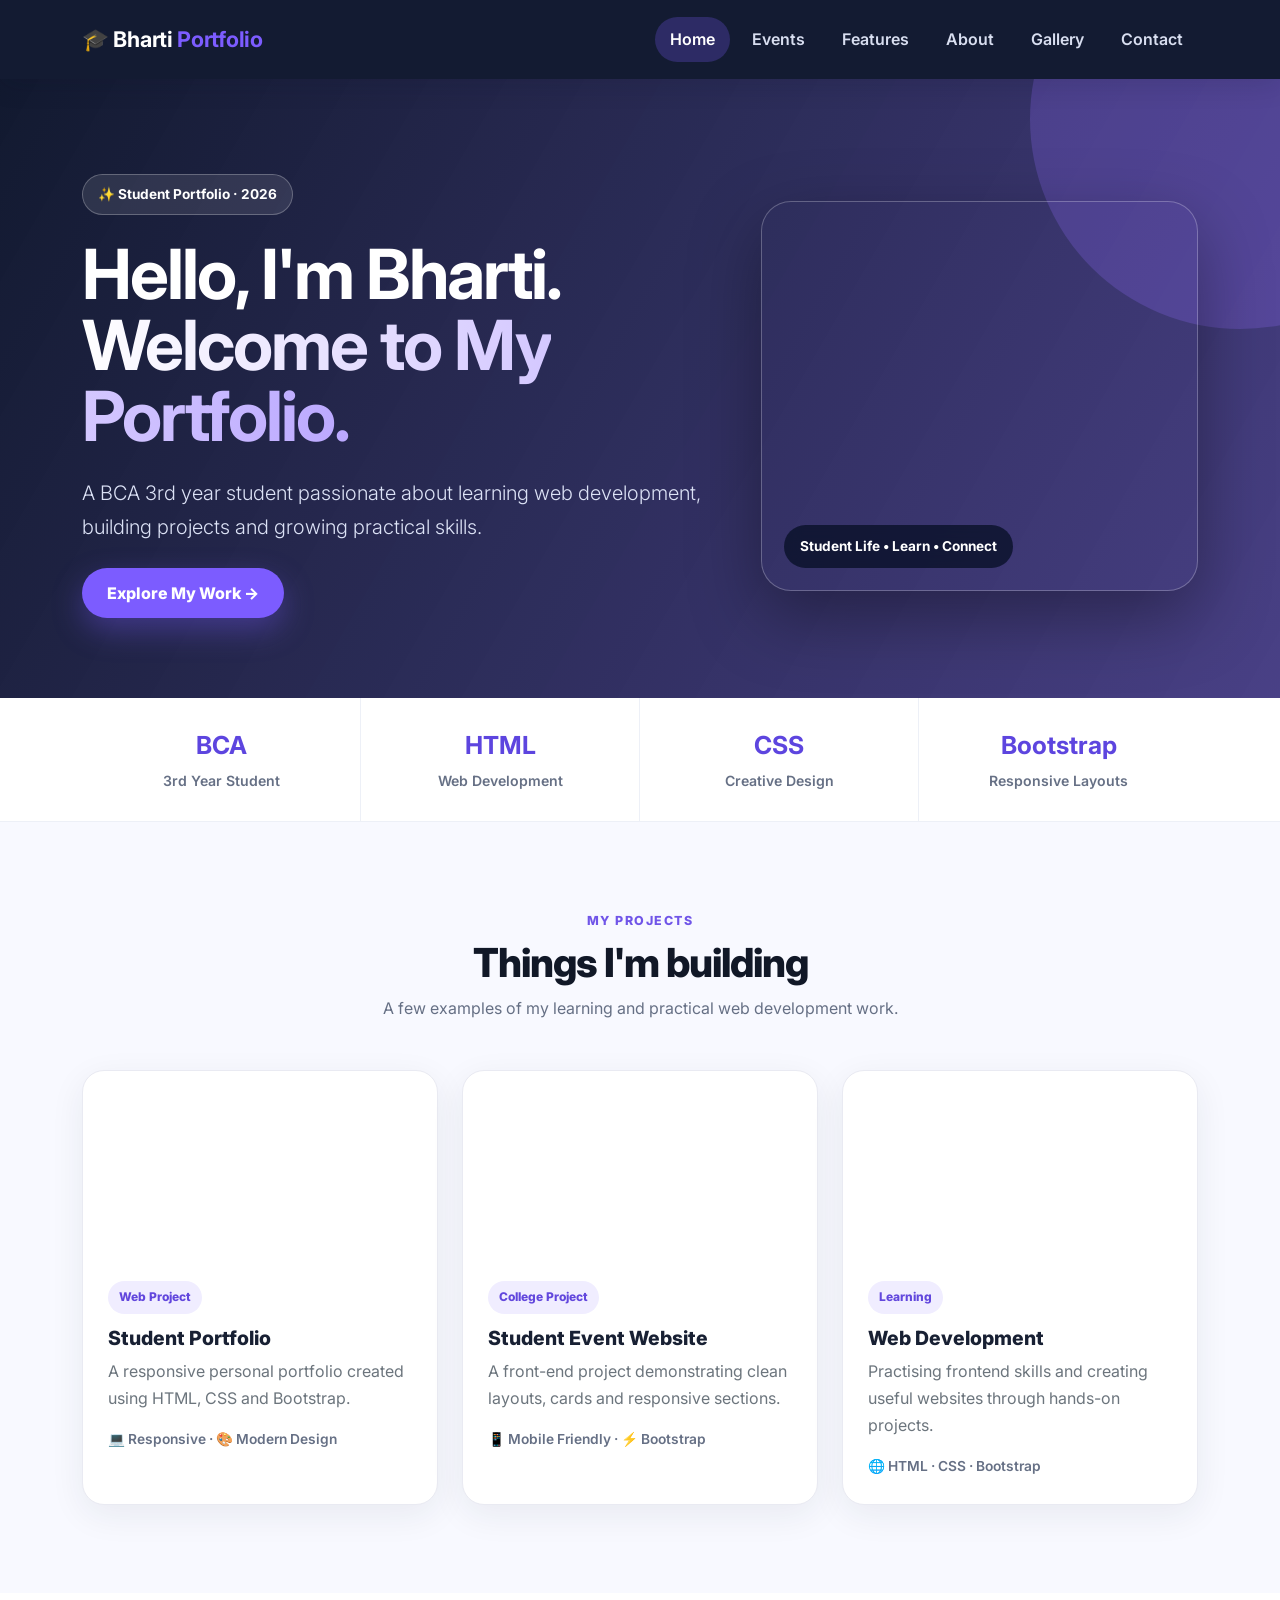
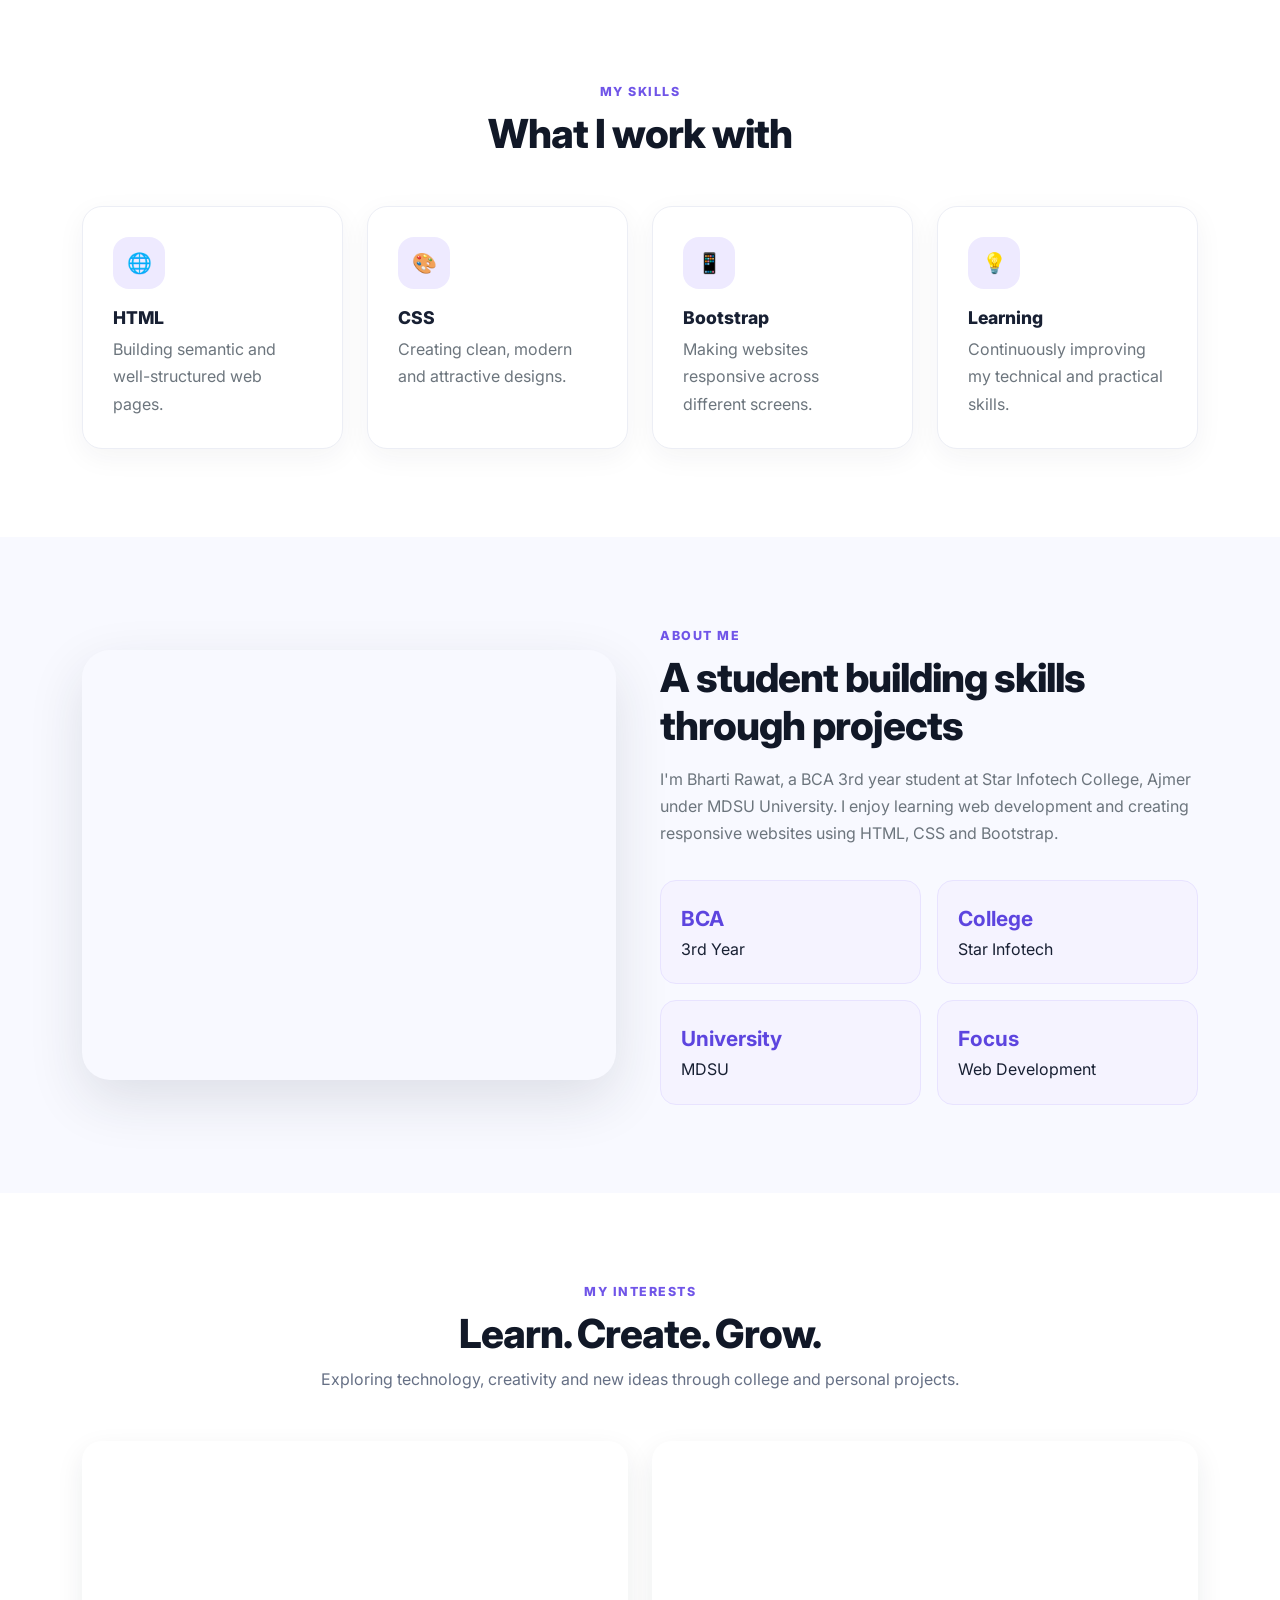
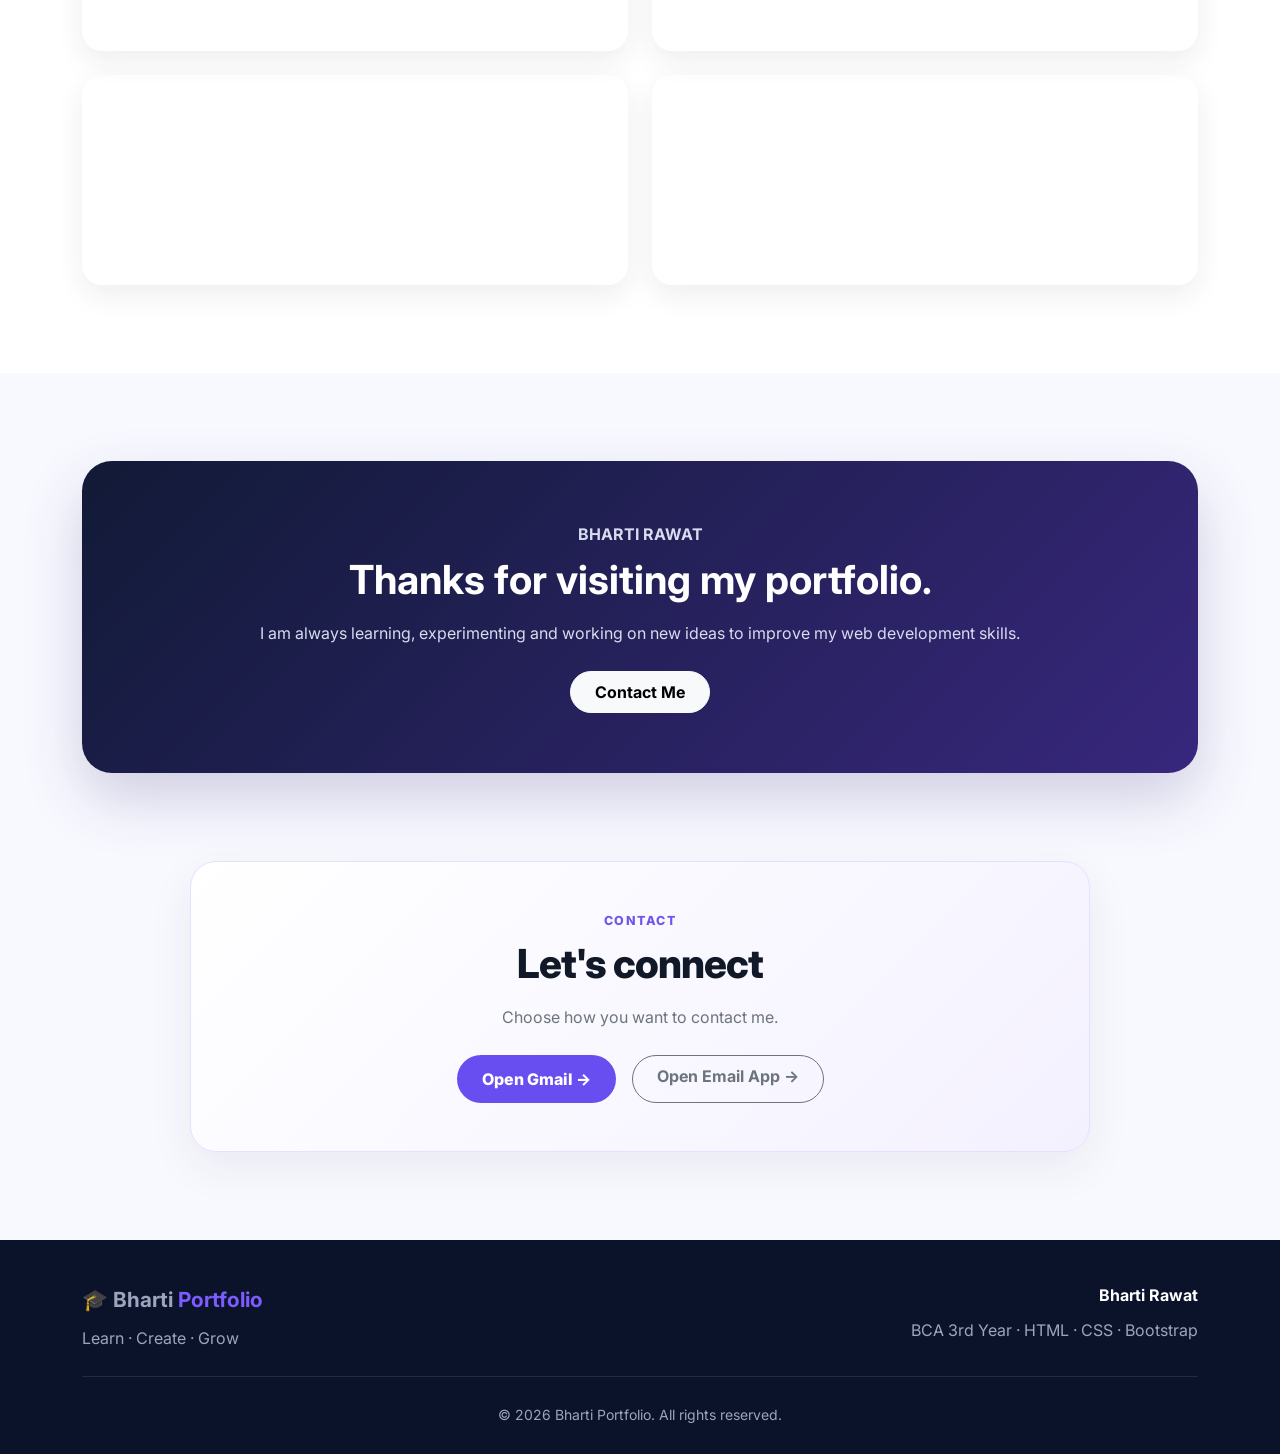
==== commit af3b86ec: "Rename website to Bharti Portfolio" ====
--- a/student-event-management/index.html
+++ b/student-event-management/index.html
@@ -3,20 +3,20 @@
 <head>
   <meta charset="utf-8">
   <meta name="viewport" content="width=device-width,initial-scale=1">
-  <title>CampusConnect | Student Event Management</title>
+  <title>Bharti Portfolio | Student Portfolio</title>
   <link href="https://cdn.jsdelivr.net/npm/bootstrap@5.3.3/dist/css/bootstrap.min.css" rel="stylesheet">
   <link rel="stylesheet" href="style.css">
 </head>
 <body>
-  <nav class="navbar navbar-expand-lg navbar-dark"><div class="container py-2"><a class="navbar-brand fw-bold" href="#home">🎓 Campus<span class="brand-dot">Connect</span></a><div class="navbar-nav ms-auto flex-row flex-wrap justify-content-end"><a class="nav-link active" href="#home">Home</a><a class="nav-link" href="#events">Events</a><a class="nav-link" href="#features">Features</a><a class="nav-link" href="#about">About</a><a class="nav-link" href="#gallery">Gallery</a><a class="nav-link" href="#contact">Contact</a></div></div></nav>
-  <header id="home" class="hero"><div class="container"><div class="row align-items-center g-5"><div class="col-lg-7"><span class="hero-badge mb-4">✨ Student Project · 2026</span><h1 class="fw-bold mb-4">Discover. Learn.<br><span class="gradient-text">Connect on Campus.</span></h1><p class="lead mb-4">CampusConnect brings college events, workshops, seminars and student activities together in one beautiful place.</p><a href="#events" class="btn hero-btn">Explore Events →</a></div><div class="col-lg-5"><div class="hero-image"></div></div></div></div></header>
-  <section class="stats-strip"><div class="container"><div class="row g-0"><div class="col-6 col-lg-3 stat"><strong>50+</strong><span>Events & Activities</span></div><div class="col-6 col-lg-3 stat"><strong>1000+</strong><span>Student Participants</span></div><div class="col-6 col-lg-3 stat"><strong>20+</strong><span>College Partners</span></div><div class="col-6 col-lg-3 stat"><strong>100%</strong><span>Student Focused</span></div></div></div></section>
-  <section id="events" class="section-space"><div class="container"><div class="text-center mb-5"><p class="section-label mb-2">Featured events</p><h2 class="section-title display-6">What's happening on campus?</h2><p class="section-subtitle">Find exciting opportunities to learn new skills, meet people and show your talent.</p></div><div class="row g-4"><div class="col-md-4"><article class="event-card"><div class="event-photo photo-1"></div><div class="event-body"><span class="event-tag">Workshop</span><h3>Web Development Workshop</h3><p class="text-secondary">Build responsive websites and learn practical HTML, CSS and Bootstrap skills.</p><p class="event-date mb-0">📅 15 November · 💻 Computer Lab</p></div></article></div><div class="col-md-4"><article class="event-card"><div class="event-photo photo-2"></div><div class="event-body"><span class="event-tag">Seminar</span><h3>Career Guidance Seminar</h3><p class="text-secondary">Discover career paths, interview tips and the skills needed for your future.</p><p class="event-date mb-0">📅 22 November · 🎤 Seminar Hall</p></div></article></div><div class="col-md-4"><article class="event-card"><div class="event-photo photo-3"></div><div class="event-body"><span class="event-tag">Competition</span><h3>Student Tech Fest</h3><p class="text-secondary">A fun technology event where students can compete, create and collaborate.</p><p class="event-date mb-0">📅 30 November · 🏫 College Campus</p></div></article></div></div></div></section>
-  <section id="features" class="section-space bg-white"><div class="container"><div class="text-center mb-5"><p class="section-label mb-2">Why CampusConnect?</p><h2 class="section-title display-6">Everything students need</h2></div><div class="row g-4"><div class="col-md-6 col-lg-3"><div class="feature-box"><div class="feature-icon">📅</div><h3>Find Events</h3><p class="text-secondary mb-0">Discover workshops, seminars, competitions and activities.</p></div></div><div class="col-md-6 col-lg-3"><div class="feature-box"><div class="feature-icon">🤝</div><h3>Build Connections</h3><p class="text-secondary mb-0">Meet students with similar interests and grow your network.</p></div></div><div class="col-md-6 col-lg-3"><div class="feature-box"><div class="feature-icon">🏆</div><h3>Show Your Talent</h3><p class="text-secondary mb-0">Participate in competitions and showcase your skills.</p></div></div><div class="col-md-6 col-lg-3"><div class="feature-box"><div class="feature-icon">💡</div><h3>Learn & Grow</h3><p class="text-secondary mb-0">Join learning sessions that turn ideas into practical skills.</p></div></div></div></div></section>
-  <section id="about" class="section-space"><div class="container"><div class="row align-items-center g-5"><div class="col-lg-6"><div class="about-image"></div></div><div class="col-lg-6 about-copy"><p class="section-label mb-2">About the project</p><h2 class="section-title display-6 mb-3">Made from scratch for a college portfolio</h2><p class="text-secondary">CampusConnect is a front-end student project created by Bharti Rawat. It demonstrates semantic HTML, responsive Bootstrap layouts and custom CSS styling without JavaScript or PHP.</p><div class="row g-3 mt-3"><div class="col-6"><div class="detail-card"><strong>HTML</strong><span>Semantic structure</span></div></div><div class="col-6"><div class="detail-card"><strong>CSS</strong><span>Custom modern design</span></div></div><div class="col-6"><div class="detail-card"><strong>Bootstrap</strong><span>Responsive layout</span></div></div><div class="col-6"><div class="detail-card"><strong>100%</strong><span>No JavaScript/PHP</span></div></div></div></div></div></div></section>
-  <section id="gallery" class="section-space bg-white"><div class="container"><div class="text-center mb-5"><p class="section-label mb-2">Campus moments</p><h2 class="section-title display-6">Learn. Connect. Participate.</h2><p class="section-subtitle">A visual glimpse of the energy behind college events and student life.</p></div><div class="row g-4"><div class="col-md-6"><div class="gallery-item gallery-1"></div></div><div class="col-md-6"><div class="gallery-item gallery-2"></div></div><div class="col-md-6"><div class="gallery-item gallery-3"></div></div><div class="col-md-6"><div class="gallery-item gallery-4"></div></div></div></div></section>
-  <section class="section-space"><div class="container"><div class="project-box text-center"><p class="text-uppercase fw-bold mb-2">Built by Bharti Rawat</p><h2 class="display-6 fw-bold mb-3">A simple idea with a professional web experience.</h2><p class="mx-auto mb-4" style="max-width:760px">CampusConnect is designed as a clean, responsive student project that brings campus activities into one easy-to-explore interface.</p><a href="#contact" class="btn btn-light rounded-pill px-4 py-2 fw-bold">Get in Touch</a></div></div></section>
-  <section id="contact" class="section-space pt-0"><div class="container"><div class="contact-card text-center mx-auto" style="max-width:900px"><p class="section-label mb-2">Contact</p><h2 class="section-title display-6 mb-3">Have an event idea?</h2><p class="text-secondary mb-4">Choose how you want to contact Bharti.</p><div class="d-flex flex-wrap justify-content-center gap-3"><a class="btn btn-primary-custom" href="https://mail.google.com/mail/u/0/?view=cm&fs=1&to=bhartirawat9829@gmail.com&su=CampusConnect%20Project%20Enquiry" target="_blank" rel="noopener noreferrer">Open Gmail →</a><a class="btn btn-outline-secondary rounded-pill px-4 py-2 fw-bold" href="mailto:bhartirawat9829@gmail.com?subject=CampusConnect%20Project%20Enquiry">Open Email App →</a></div><p class="small text-secondary mt-3 mb-0">If Gmail does not open, use “Open Email App”.</p></div></div></section>
-  <footer><div class="container"><div class="row g-4 align-items-start"><div class="col-md-6"><div class="footer-brand fw-bold">🎓 Campus<span class="brand-dot">Connect</span></div><p class="mb-0 mt-2">Connect · Participate · Grow</p></div><div class="col-md-6 text-md-end"><strong>Student Project by Bharti Rawat</strong><p class="mb-0 mt-2">BCA 3rd Year · HTML · CSS · Bootstrap</p></div></div><hr class="border-secondary my-4"><div class="text-center"><small>© 2026 CampusConnect. All rights reserved.</small></div></div></footer>
+  <nav class="navbar navbar-expand-lg navbar-dark"><div class="container py-2"><a class="navbar-brand fw-bold" href="#home">🎓 Bharti <span class="brand-dot">Portfolio</span></a><div class="navbar-nav ms-auto flex-row flex-wrap justify-content-end"><a class="nav-link active" href="#home">Home</a><a class="nav-link" href="#events">Events</a><a class="nav-link" href="#features">Features</a><a class="nav-link" href="#about">About</a><a class="nav-link" href="#gallery">Gallery</a><a class="nav-link" href="#contact">Contact</a></div></div></nav>
+  <header id="home" class="hero"><div class="container"><div class="row align-items-center g-5"><div class="col-lg-7"><span class="hero-badge mb-4">✨ Student Portfolio · 2026</span><h1 class="fw-bold mb-4">Hello, I'm Bharti.<br><span class="gradient-text">Welcome to My Portfolio.</span></h1><p class="lead mb-4">A BCA 3rd year student passionate about learning web development, building projects and growing practical skills.</p><a href="#events" class="btn hero-btn">Explore My Work →</a></div><div class="col-lg-5"><div class="hero-image"></div></div></div></div></header>
+  <section class="stats-strip"><div class="container"><div class="row g-0"><div class="col-6 col-lg-3 stat"><strong>BCA</strong><span>3rd Year Student</span></div><div class="col-6 col-lg-3 stat"><strong>HTML</strong><span>Web Development</span></div><div class="col-6 col-lg-3 stat"><strong>CSS</strong><span>Creative Design</span></div><div class="col-6 col-lg-3 stat"><strong>Bootstrap</strong><span>Responsive Layouts</span></div></div></div></section>
+  <section id="events" class="section-space"><div class="container"><div class="text-center mb-5"><p class="section-label mb-2">My Projects</p><h2 class="section-title display-6">Things I'm building</h2><p class="section-subtitle">A few examples of my learning and practical web development work.</p></div><div class="row g-4"><div class="col-md-4"><article class="event-card"><div class="event-photo photo-1"></div><div class="event-body"><span class="event-tag">Web Project</span><h3>Student Portfolio</h3><p class="text-secondary">A responsive personal portfolio created using HTML, CSS and Bootstrap.</p><p class="event-date mb-0">💻 Responsive · 🎨 Modern Design</p></div></article></div><div class="col-md-4"><article class="event-card"><div class="event-photo photo-2"></div><div class="event-body"><span class="event-tag">College Project</span><h3>Student Event Website</h3><p class="text-secondary">A front-end project demonstrating clean layouts, cards and responsive sections.</p><p class="event-date mb-0">📱 Mobile Friendly · ⚡ Bootstrap</p></div></article></div><div class="col-md-4"><article class="event-card"><div class="event-photo photo-3"></div><div class="event-body"><span class="event-tag">Learning</span><h3>Web Development</h3><p class="text-secondary">Practising frontend skills and creating useful websites through hands-on projects.</p><p class="event-date mb-0">🌐 HTML · CSS · Bootstrap</p></div></article></div></div></div></section>
+  <section id="features" class="section-space bg-white"><div class="container"><div class="text-center mb-5"><p class="section-label mb-2">My Skills</p><h2 class="section-title display-6">What I work with</h2></div><div class="row g-4"><div class="col-md-6 col-lg-3"><div class="feature-box"><div class="feature-icon">🌐</div><h3>HTML</h3><p class="text-secondary mb-0">Building semantic and well-structured web pages.</p></div></div><div class="col-md-6 col-lg-3"><div class="feature-box"><div class="feature-icon">🎨</div><h3>CSS</h3><p class="text-secondary mb-0">Creating clean, modern and attractive designs.</p></div></div><div class="col-md-6 col-lg-3"><div class="feature-box"><div class="feature-icon">📱</div><h3>Bootstrap</h3><p class="text-secondary mb-0">Making websites responsive across different screens.</p></div></div><div class="col-md-6 col-lg-3"><div class="feature-box"><div class="feature-icon">💡</div><h3>Learning</h3><p class="text-secondary mb-0">Continuously improving my technical and practical skills.</p></div></div></div></div></section>
+  <section id="about" class="section-space"><div class="container"><div class="row align-items-center g-5"><div class="col-lg-6"><div class="about-image"></div></div><div class="col-lg-6 about-copy"><p class="section-label mb-2">About Me</p><h2 class="section-title display-6 mb-3">A student building skills through projects</h2><p class="text-secondary">I'm Bharti Rawat, a BCA 3rd year student at Star Infotech College, Ajmer under MDSU University. I enjoy learning web development and creating responsive websites using HTML, CSS and Bootstrap.</p><div class="row g-3 mt-3"><div class="col-6"><div class="detail-card"><strong>BCA</strong><span>3rd Year</span></div></div><div class="col-6"><div class="detail-card"><strong>College</strong><span>Star Infotech</span></div></div><div class="col-6"><div class="detail-card"><strong>University</strong><span>MDSU</span></div></div><div class="col-6"><div class="detail-card"><strong>Focus</strong><span>Web Development</span></div></div></div></div></div></div></section>
+  <section id="gallery" class="section-space bg-white"><div class="container"><div class="text-center mb-5"><p class="section-label mb-2">My Interests</p><h2 class="section-title display-6">Learn. Create. Grow.</h2><p class="section-subtitle">Exploring technology, creativity and new ideas through college and personal projects.</p></div><div class="row g-4"><div class="col-md-6"><div class="gallery-item gallery-1"></div></div><div class="col-md-6"><div class="gallery-item gallery-2"></div></div><div class="col-md-6"><div class="gallery-item gallery-3"></div></div><div class="col-md-6"><div class="gallery-item gallery-4"></div></div></div></div></section>
+  <section class="section-space"><div class="container"><div class="project-box text-center"><p class="text-uppercase fw-bold mb-2">Bharti Rawat</p><h2 class="display-6 fw-bold mb-3">Thanks for visiting my portfolio.</h2><p class="mx-auto mb-4" style="max-width:760px">I am always learning, experimenting and working on new ideas to improve my web development skills.</p><a href="#contact" class="btn btn-light rounded-pill px-4 py-2 fw-bold">Contact Me</a></div></div></section>
+  <section id="contact" class="section-space pt-0"><div class="container"><div class="contact-card text-center mx-auto" style="max-width:900px"><p class="section-label mb-2">Contact</p><h2 class="section-title display-6 mb-3">Let's connect</h2><p class="text-secondary mb-4">Choose how you want to contact me.</p><div class="d-flex flex-wrap justify-content-center gap-3"><a class="btn btn-primary-custom" href="https://mail.google.com/mail/u/0/?view=cm&fs=1&to=bhartirawat9829@gmail.com&su=Bharti%20Portfolio%20Enquiry" target="_blank" rel="noopener noreferrer">Open Gmail →</a><a class="btn btn-outline-secondary rounded-pill px-4 py-2 fw-bold" href="mailto:bhartirawat9829@gmail.com?subject=Bharti%20Portfolio%20Enquiry">Open Email App →</a></div></div></div></section>
+  <footer><div class="container"><div class="row g-4 align-items-start"><div class="col-md-6"><div class="footer-brand fw-bold">🎓 Bharti <span class="brand-dot">Portfolio</span></div><p class="mb-0 mt-2">Learn · Create · Grow</p></div><div class="col-md-6 text-md-end"><strong>Bharti Rawat</strong><p class="mb-0 mt-2">BCA 3rd Year · HTML · CSS · Bootstrap</p></div></div><hr class="border-secondary my-4"><div class="text-center"><small>© 2026 Bharti Portfolio. All rights reserved.</small></div></div></footer>
 </body>
 </html>
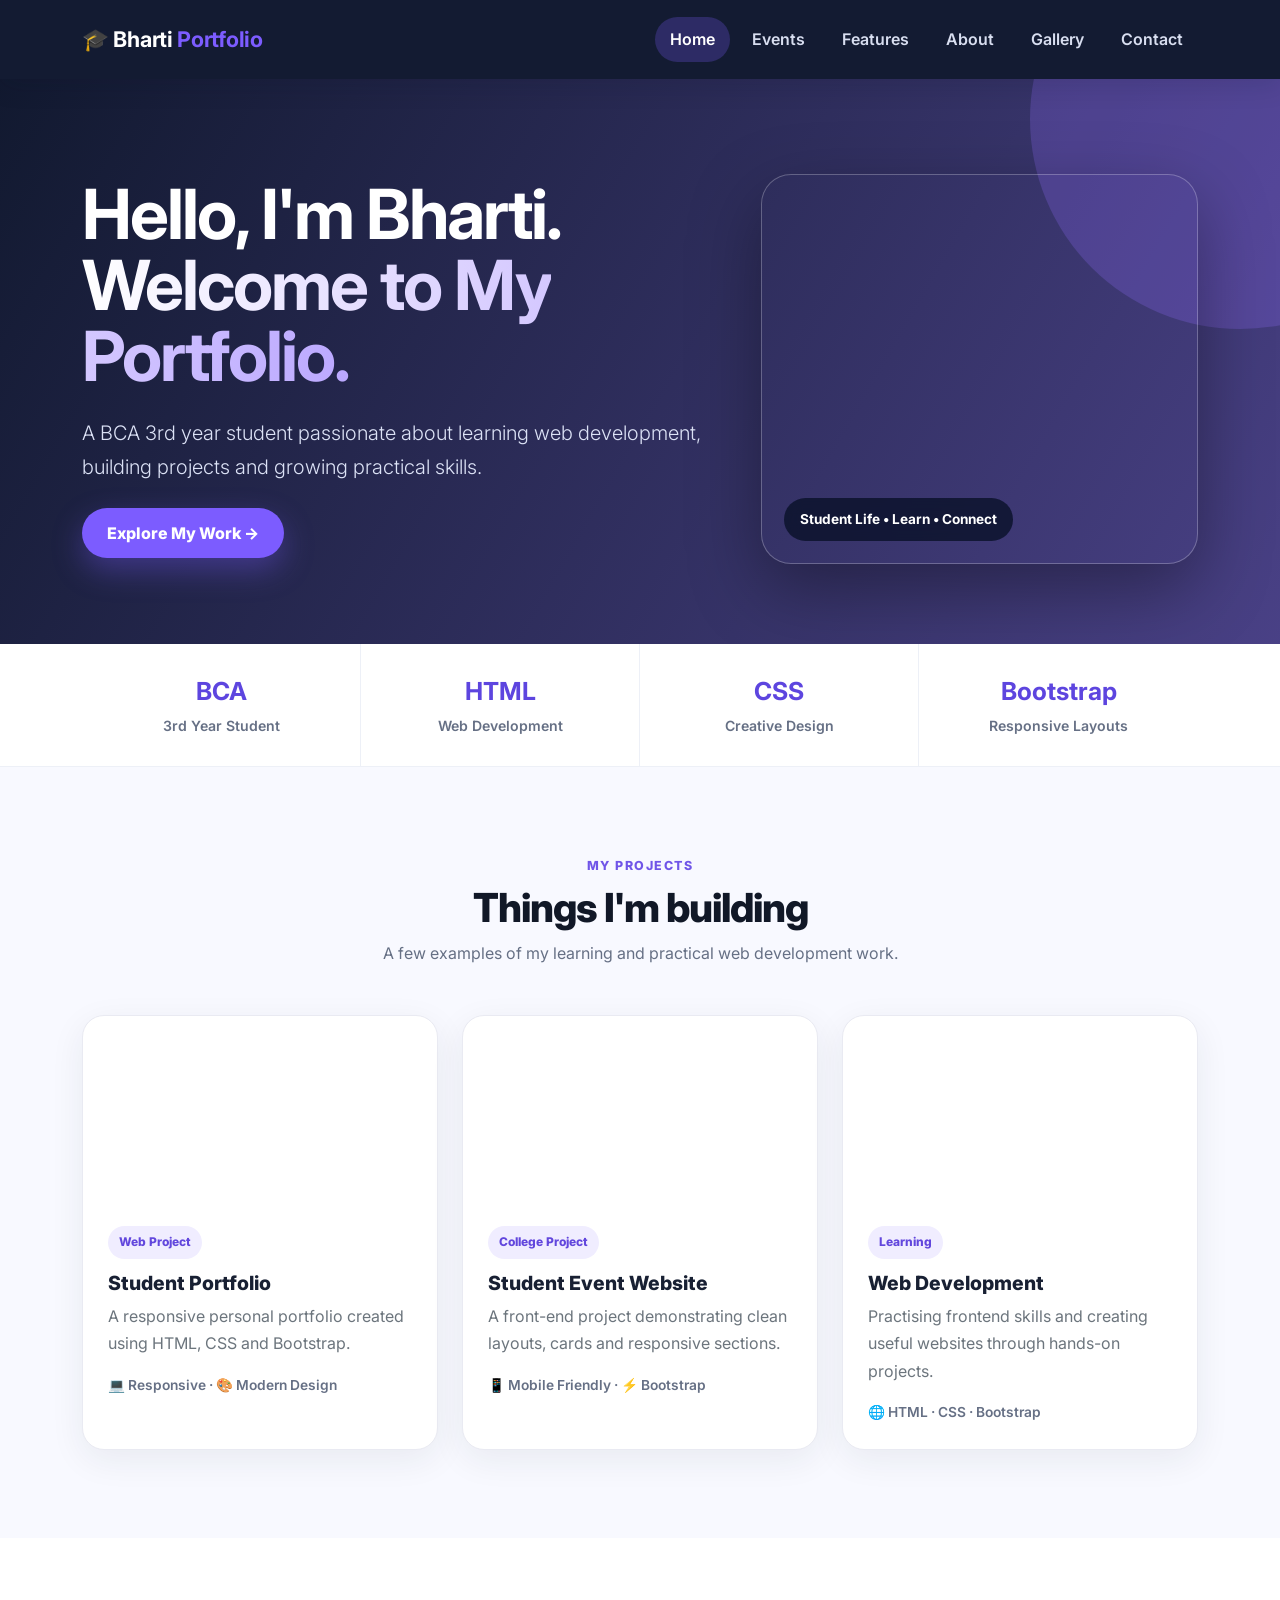
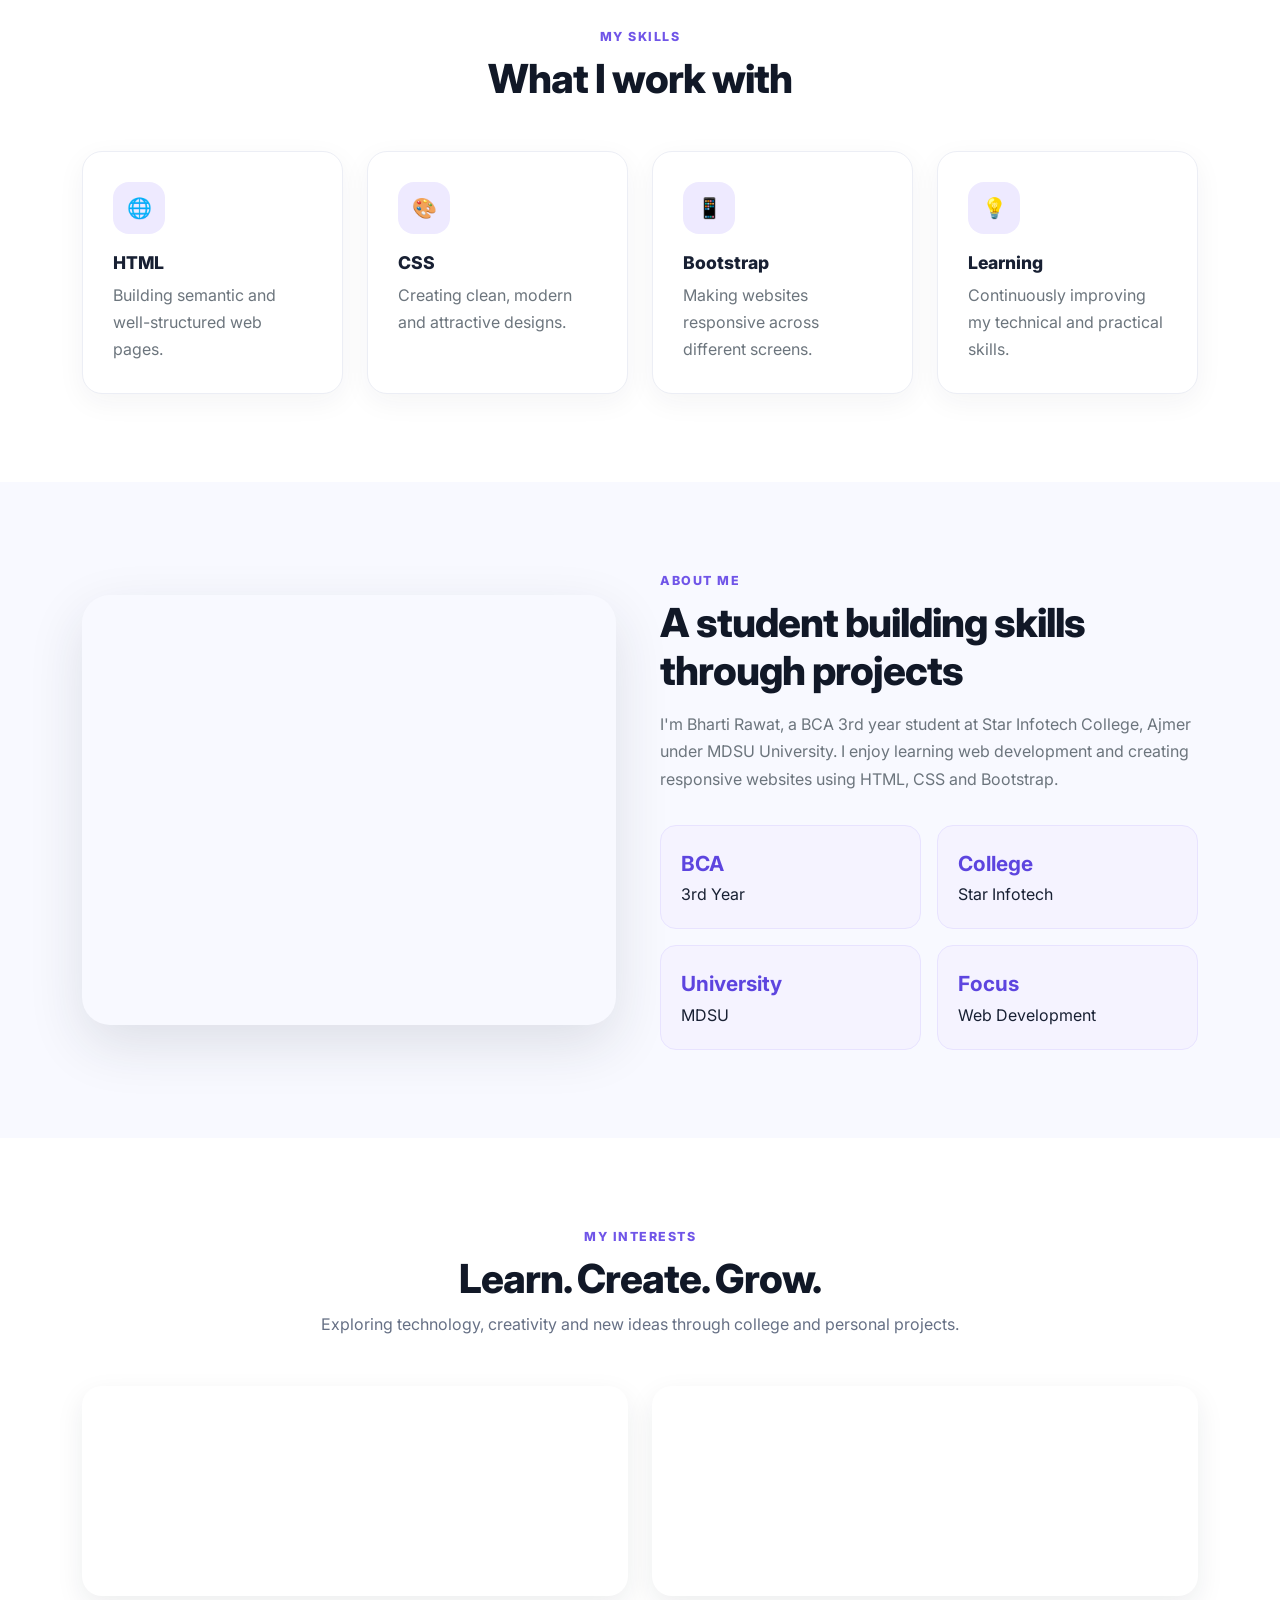
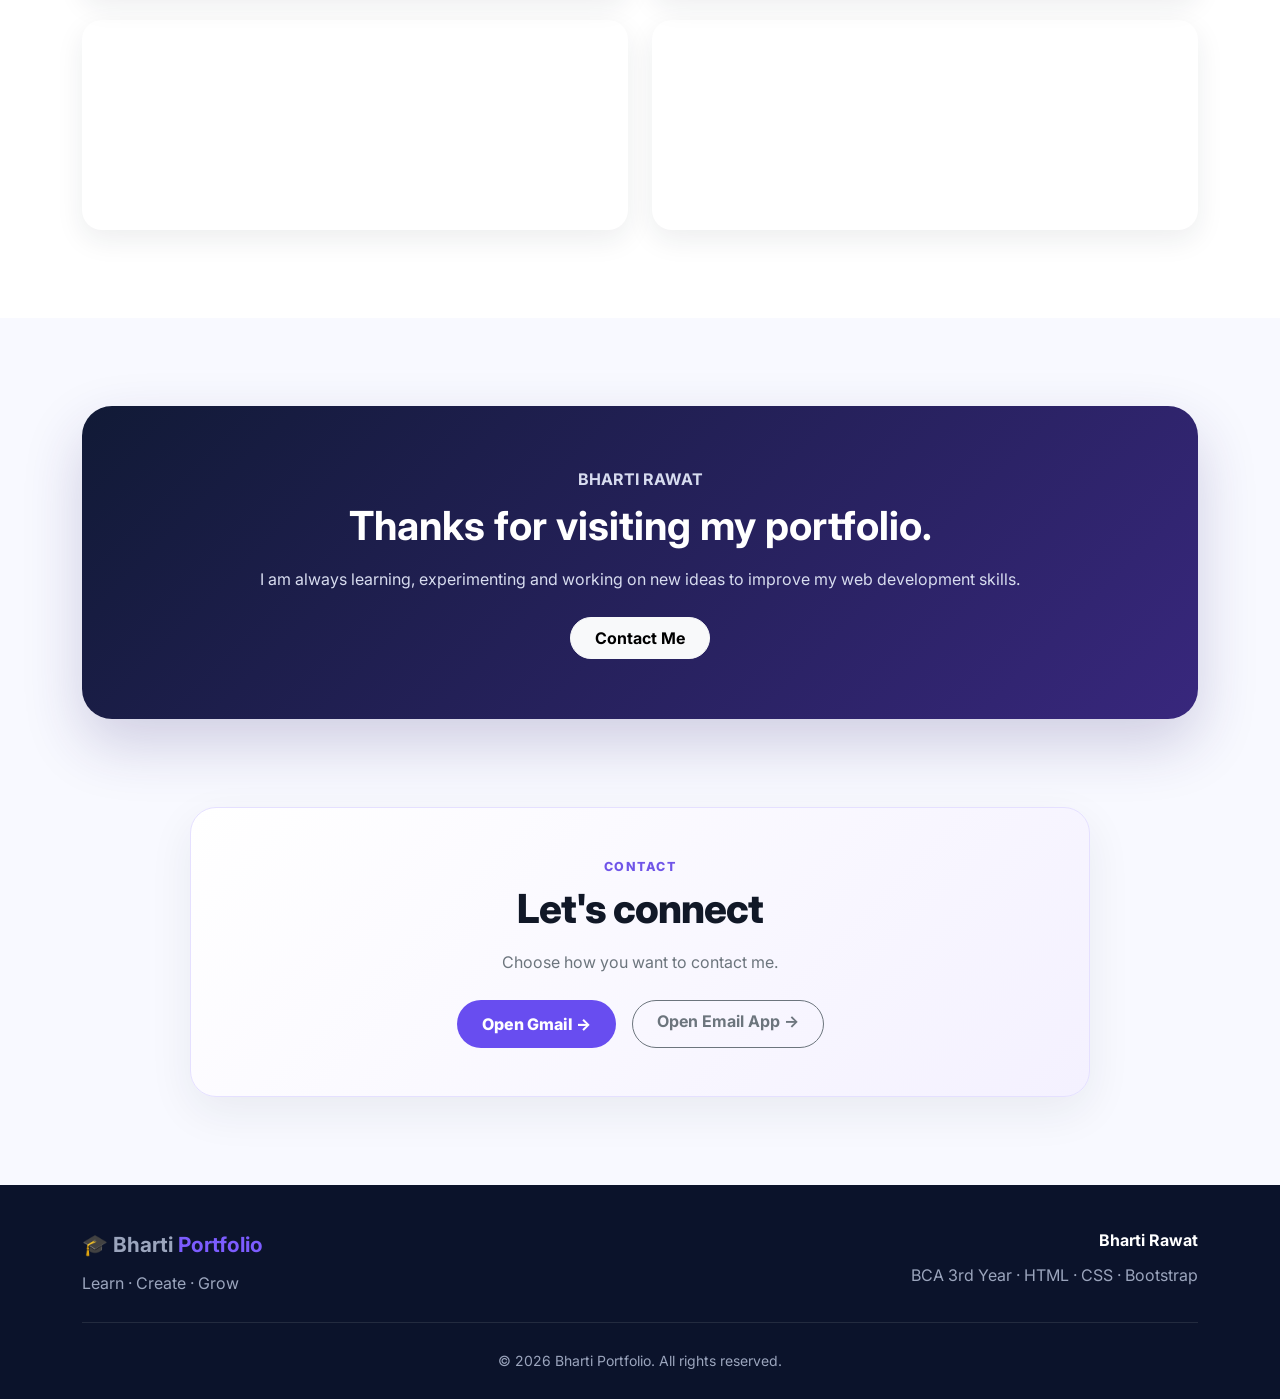
==== commit dc50d5dc: "Remove Student Portfolio 2026 badge from home page" ====
--- a/student-event-management/index.html
+++ b/student-event-management/index.html
@@ -9,7 +9,7 @@
 </head>
 <body>
   <nav class="navbar navbar-expand-lg navbar-dark"><div class="container py-2"><a class="navbar-brand fw-bold" href="#home">🎓 Bharti <span class="brand-dot">Portfolio</span></a><div class="navbar-nav ms-auto flex-row flex-wrap justify-content-end"><a class="nav-link active" href="#home">Home</a><a class="nav-link" href="#events">Events</a><a class="nav-link" href="#features">Features</a><a class="nav-link" href="#about">About</a><a class="nav-link" href="#gallery">Gallery</a><a class="nav-link" href="#contact">Contact</a></div></div></nav>
-  <header id="home" class="hero"><div class="container"><div class="row align-items-center g-5"><div class="col-lg-7"><span class="hero-badge mb-4">✨ Student Portfolio · 2026</span><h1 class="fw-bold mb-4">Hello, I'm Bharti.<br><span class="gradient-text">Welcome to My Portfolio.</span></h1><p class="lead mb-4">A BCA 3rd year student passionate about learning web development, building projects and growing practical skills.</p><a href="#events" class="btn hero-btn">Explore My Work →</a></div><div class="col-lg-5"><div class="hero-image"></div></div></div></div></header>
+  <header id="home" class="hero"><div class="container"><div class="row align-items-center g-5"><div class="col-lg-7"><h1 class="fw-bold mb-4">Hello, I'm Bharti.<br><span class="gradient-text">Welcome to My Portfolio.</span></h1><p class="lead mb-4">A BCA 3rd year student passionate about learning web development, building projects and growing practical skills.</p><a href="#events" class="btn hero-btn">Explore My Work →</a></div><div class="col-lg-5"><div class="hero-image"></div></div></div></div></header>
   <section class="stats-strip"><div class="container"><div class="row g-0"><div class="col-6 col-lg-3 stat"><strong>BCA</strong><span>3rd Year Student</span></div><div class="col-6 col-lg-3 stat"><strong>HTML</strong><span>Web Development</span></div><div class="col-6 col-lg-3 stat"><strong>CSS</strong><span>Creative Design</span></div><div class="col-6 col-lg-3 stat"><strong>Bootstrap</strong><span>Responsive Layouts</span></div></div></div></section>
   <section id="events" class="section-space"><div class="container"><div class="text-center mb-5"><p class="section-label mb-2">My Projects</p><h2 class="section-title display-6">Things I'm building</h2><p class="section-subtitle">A few examples of my learning and practical web development work.</p></div><div class="row g-4"><div class="col-md-4"><article class="event-card"><div class="event-photo photo-1"></div><div class="event-body"><span class="event-tag">Web Project</span><h3>Student Portfolio</h3><p class="text-secondary">A responsive personal portfolio created using HTML, CSS and Bootstrap.</p><p class="event-date mb-0">💻 Responsive · 🎨 Modern Design</p></div></article></div><div class="col-md-4"><article class="event-card"><div class="event-photo photo-2"></div><div class="event-body"><span class="event-tag">College Project</span><h3>Student Event Website</h3><p class="text-secondary">A front-end project demonstrating clean layouts, cards and responsive sections.</p><p class="event-date mb-0">📱 Mobile Friendly · ⚡ Bootstrap</p></div></article></div><div class="col-md-4"><article class="event-card"><div class="event-photo photo-3"></div><div class="event-body"><span class="event-tag">Learning</span><h3>Web Development</h3><p class="text-secondary">Practising frontend skills and creating useful websites through hands-on projects.</p><p class="event-date mb-0">🌐 HTML · CSS · Bootstrap</p></div></article></div></div></div></section>
   <section id="features" class="section-space bg-white"><div class="container"><div class="text-center mb-5"><p class="section-label mb-2">My Skills</p><h2 class="section-title display-6">What I work with</h2></div><div class="row g-4"><div class="col-md-6 col-lg-3"><div class="feature-box"><div class="feature-icon">🌐</div><h3>HTML</h3><p class="text-secondary mb-0">Building semantic and well-structured web pages.</p></div></div><div class="col-md-6 col-lg-3"><div class="feature-box"><div class="feature-icon">🎨</div><h3>CSS</h3><p class="text-secondary mb-0">Creating clean, modern and attractive designs.</p></div></div><div class="col-md-6 col-lg-3"><div class="feature-box"><div class="feature-icon">📱</div><h3>Bootstrap</h3><p class="text-secondary mb-0">Making websites responsive across different screens.</p></div></div><div class="col-md-6 col-lg-3"><div class="feature-box"><div class="feature-icon">💡</div><h3>Learning</h3><p class="text-secondary mb-0">Continuously improving my technical and practical skills.</p></div></div></div></div></section>
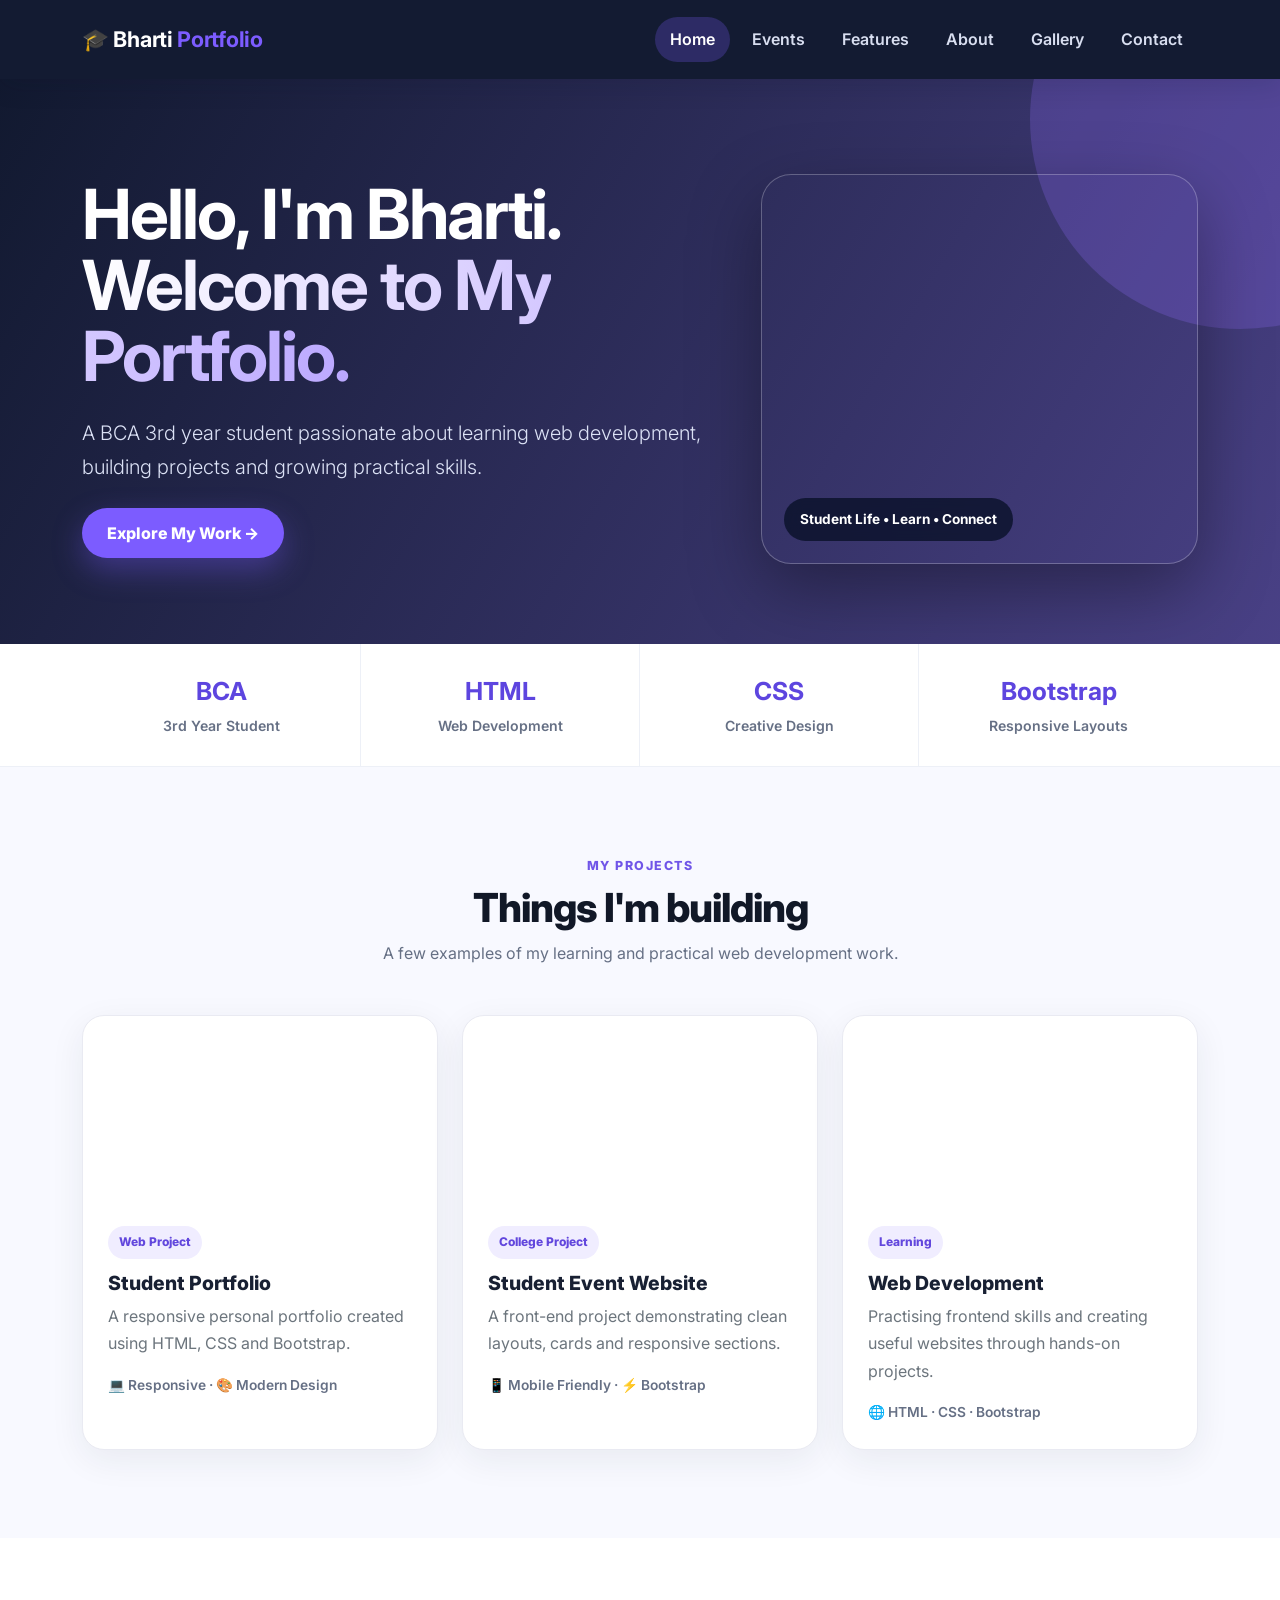
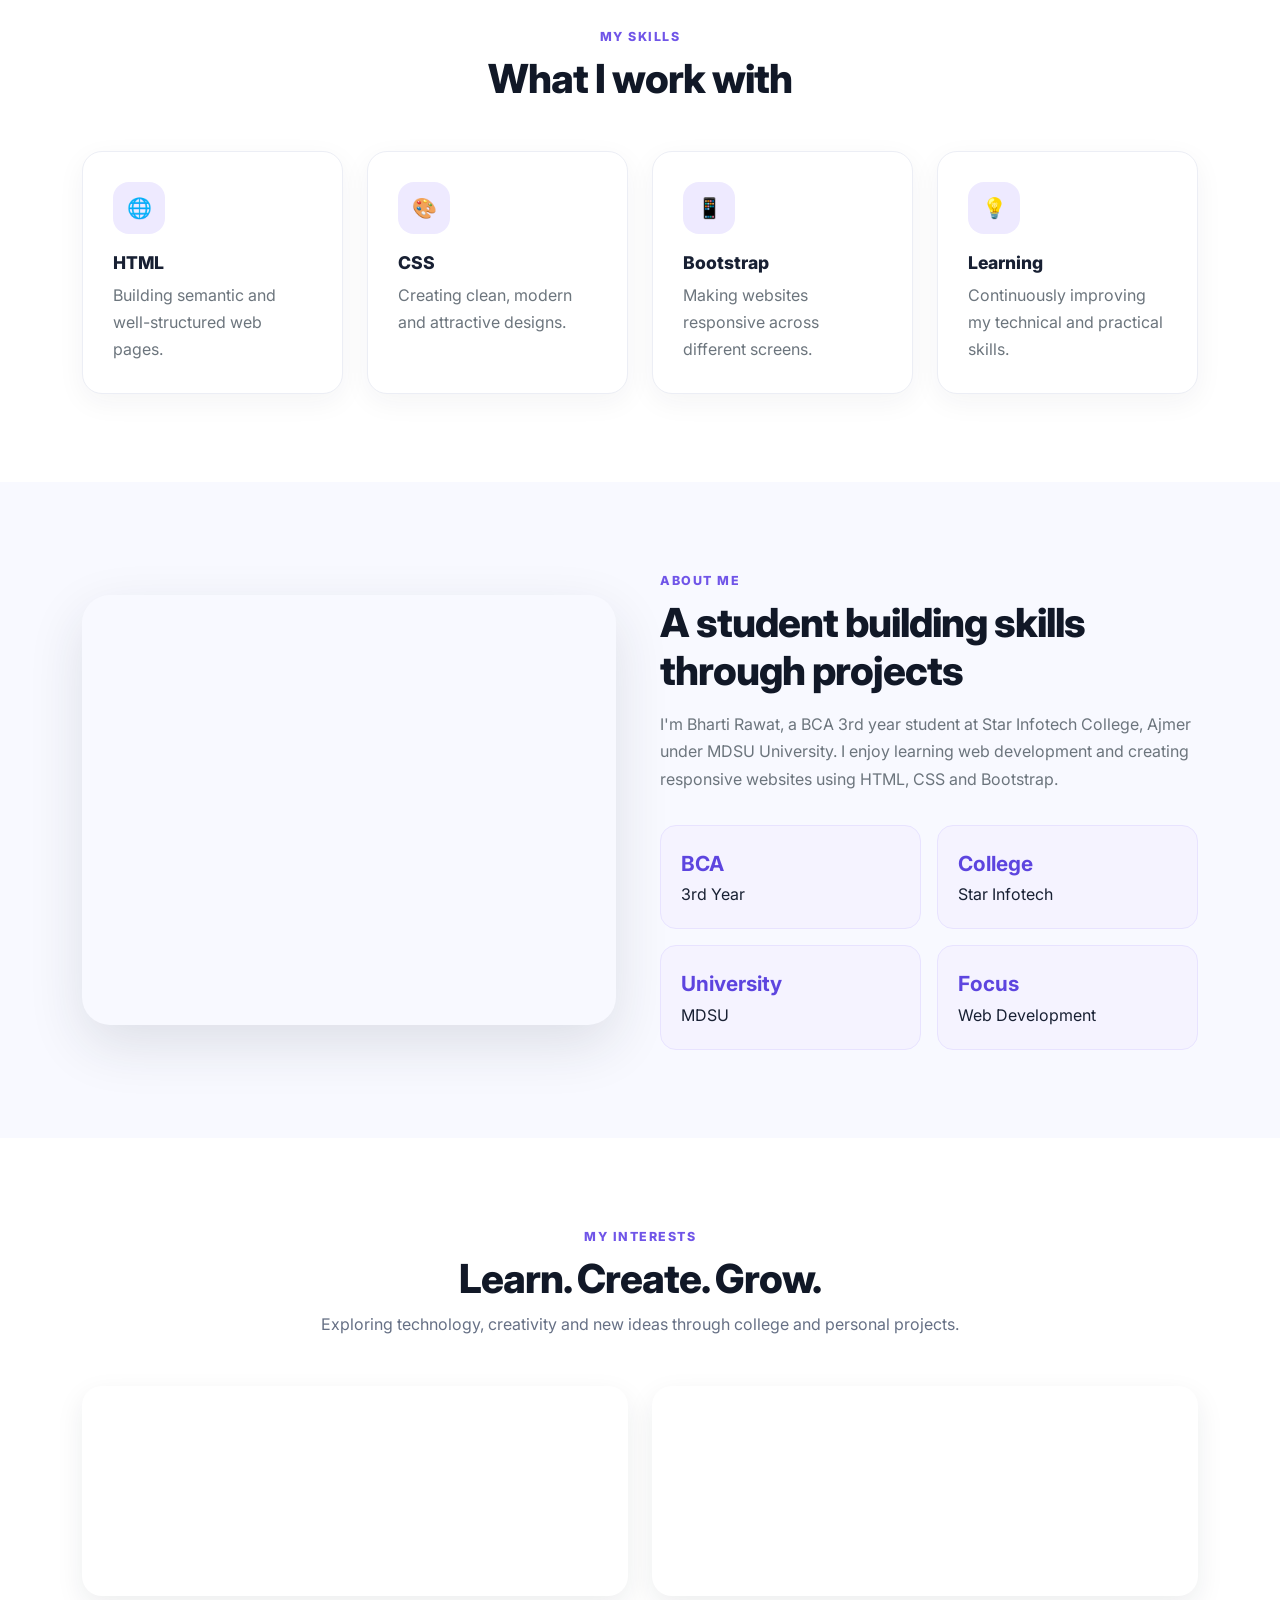
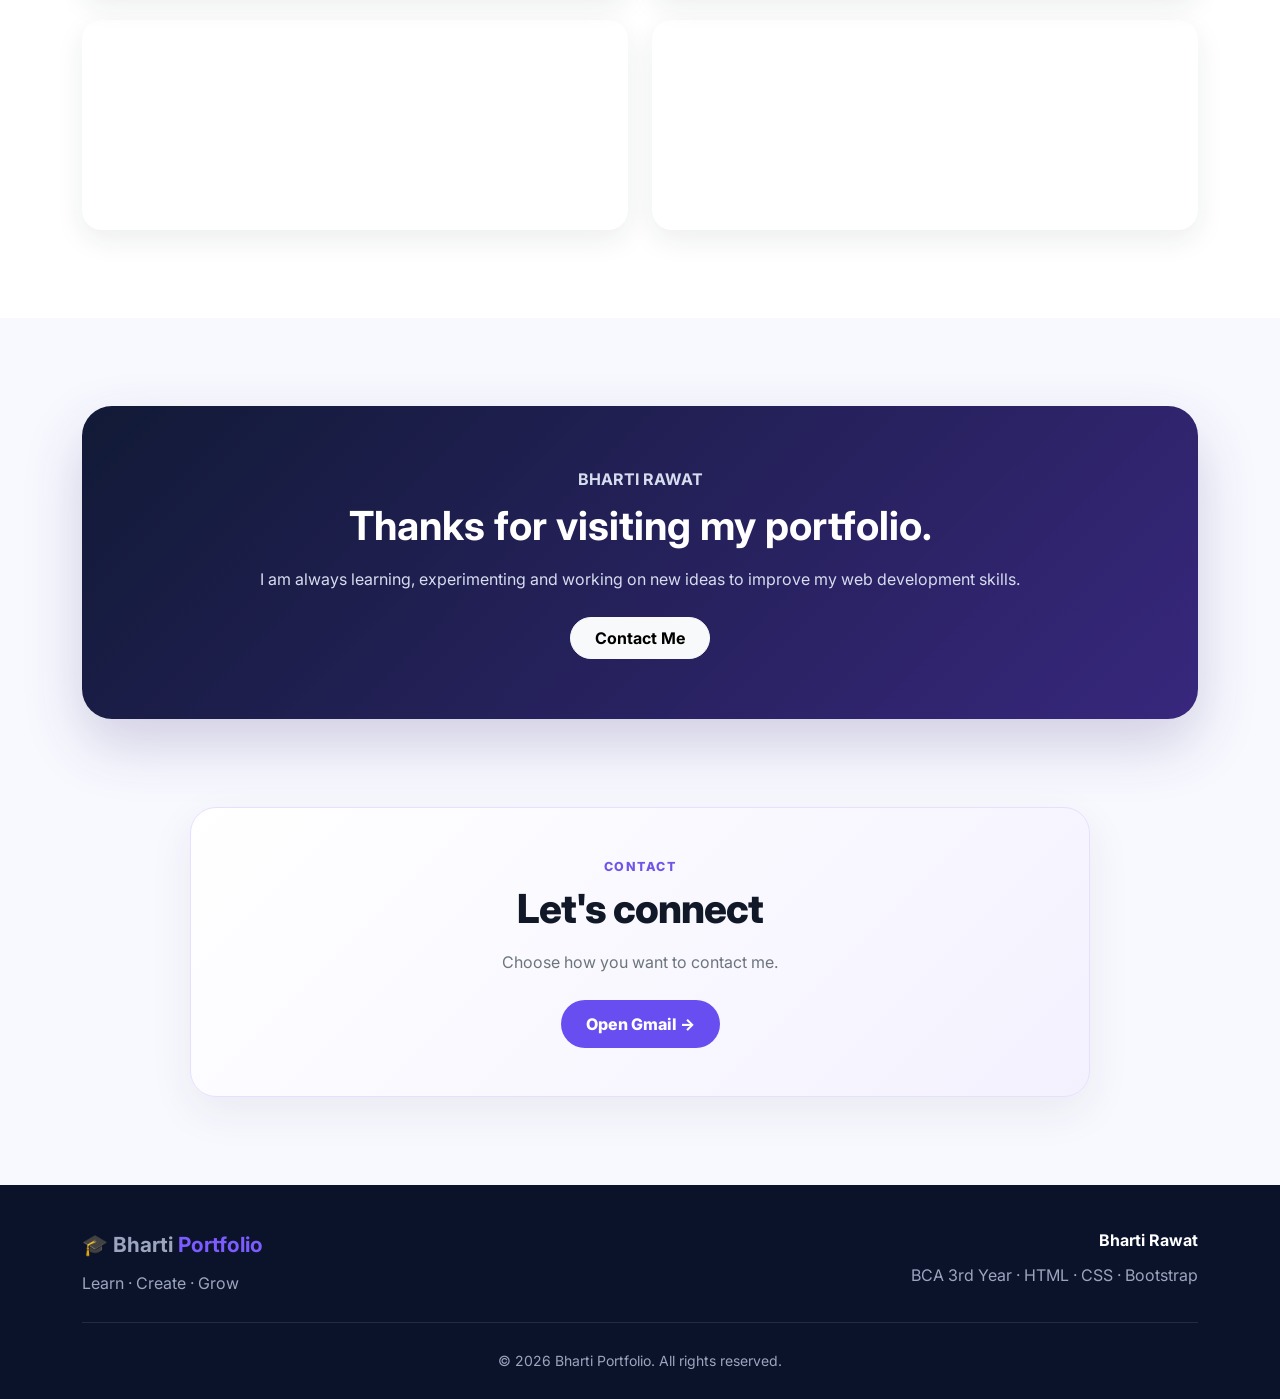
==== commit 1427b20b: "Remove email app button from contact section" ====
--- a/student-event-management/index.html
+++ b/student-event-management/index.html
@@ -16,7 +16,7 @@
   <section id="about" class="section-space"><div class="container"><div class="row align-items-center g-5"><div class="col-lg-6"><div class="about-image"></div></div><div class="col-lg-6 about-copy"><p class="section-label mb-2">About Me</p><h2 class="section-title display-6 mb-3">A student building skills through projects</h2><p class="text-secondary">I'm Bharti Rawat, a BCA 3rd year student at Star Infotech College, Ajmer under MDSU University. I enjoy learning web development and creating responsive websites using HTML, CSS and Bootstrap.</p><div class="row g-3 mt-3"><div class="col-6"><div class="detail-card"><strong>BCA</strong><span>3rd Year</span></div></div><div class="col-6"><div class="detail-card"><strong>College</strong><span>Star Infotech</span></div></div><div class="col-6"><div class="detail-card"><strong>University</strong><span>MDSU</span></div></div><div class="col-6"><div class="detail-card"><strong>Focus</strong><span>Web Development</span></div></div></div></div></div></div></section>
   <section id="gallery" class="section-space bg-white"><div class="container"><div class="text-center mb-5"><p class="section-label mb-2">My Interests</p><h2 class="section-title display-6">Learn. Create. Grow.</h2><p class="section-subtitle">Exploring technology, creativity and new ideas through college and personal projects.</p></div><div class="row g-4"><div class="col-md-6"><div class="gallery-item gallery-1"></div></div><div class="col-md-6"><div class="gallery-item gallery-2"></div></div><div class="col-md-6"><div class="gallery-item gallery-3"></div></div><div class="col-md-6"><div class="gallery-item gallery-4"></div></div></div></div></section>
   <section class="section-space"><div class="container"><div class="project-box text-center"><p class="text-uppercase fw-bold mb-2">Bharti Rawat</p><h2 class="display-6 fw-bold mb-3">Thanks for visiting my portfolio.</h2><p class="mx-auto mb-4" style="max-width:760px">I am always learning, experimenting and working on new ideas to improve my web development skills.</p><a href="#contact" class="btn btn-light rounded-pill px-4 py-2 fw-bold">Contact Me</a></div></div></section>
-  <section id="contact" class="section-space pt-0"><div class="container"><div class="contact-card text-center mx-auto" style="max-width:900px"><p class="section-label mb-2">Contact</p><h2 class="section-title display-6 mb-3">Let's connect</h2><p class="text-secondary mb-4">Choose how you want to contact me.</p><div class="d-flex flex-wrap justify-content-center gap-3"><a class="btn btn-primary-custom" href="https://mail.google.com/mail/u/0/?view=cm&fs=1&to=bhartirawat9829@gmail.com&su=Bharti%20Portfolio%20Enquiry" target="_blank" rel="noopener noreferrer">Open Gmail →</a><a class="btn btn-outline-secondary rounded-pill px-4 py-2 fw-bold" href="mailto:bhartirawat9829@gmail.com?subject=Bharti%20Portfolio%20Enquiry">Open Email App →</a></div></div></div></section>
+  <section id="contact" class="section-space pt-0"><div class="container"><div class="contact-card text-center mx-auto" style="max-width:900px"><p class="section-label mb-2">Contact</p><h2 class="section-title display-6 mb-3">Let's connect</h2><p class="text-secondary mb-4">Choose how you want to contact me.</p><div class="d-flex flex-wrap justify-content-center gap-3"><a class="btn btn-primary-custom" href="https://mail.google.com/mail/u/0/?view=cm&fs=1&to=bhartirawat9829@gmail.com&su=Bharti%20Portfolio%20Enquiry" target="_blank" rel="noopener noreferrer">Open Gmail →</a></div></div></div></section>
   <footer><div class="container"><div class="row g-4 align-items-start"><div class="col-md-6"><div class="footer-brand fw-bold">🎓 Bharti <span class="brand-dot">Portfolio</span></div><p class="mb-0 mt-2">Learn · Create · Grow</p></div><div class="col-md-6 text-md-end"><strong>Bharti Rawat</strong><p class="mb-0 mt-2">BCA 3rd Year · HTML · CSS · Bootstrap</p></div></div><hr class="border-secondary my-4"><div class="text-center"><small>© 2026 Bharti Portfolio. All rights reserved.</small></div></div></footer>
 </body>
 </html>
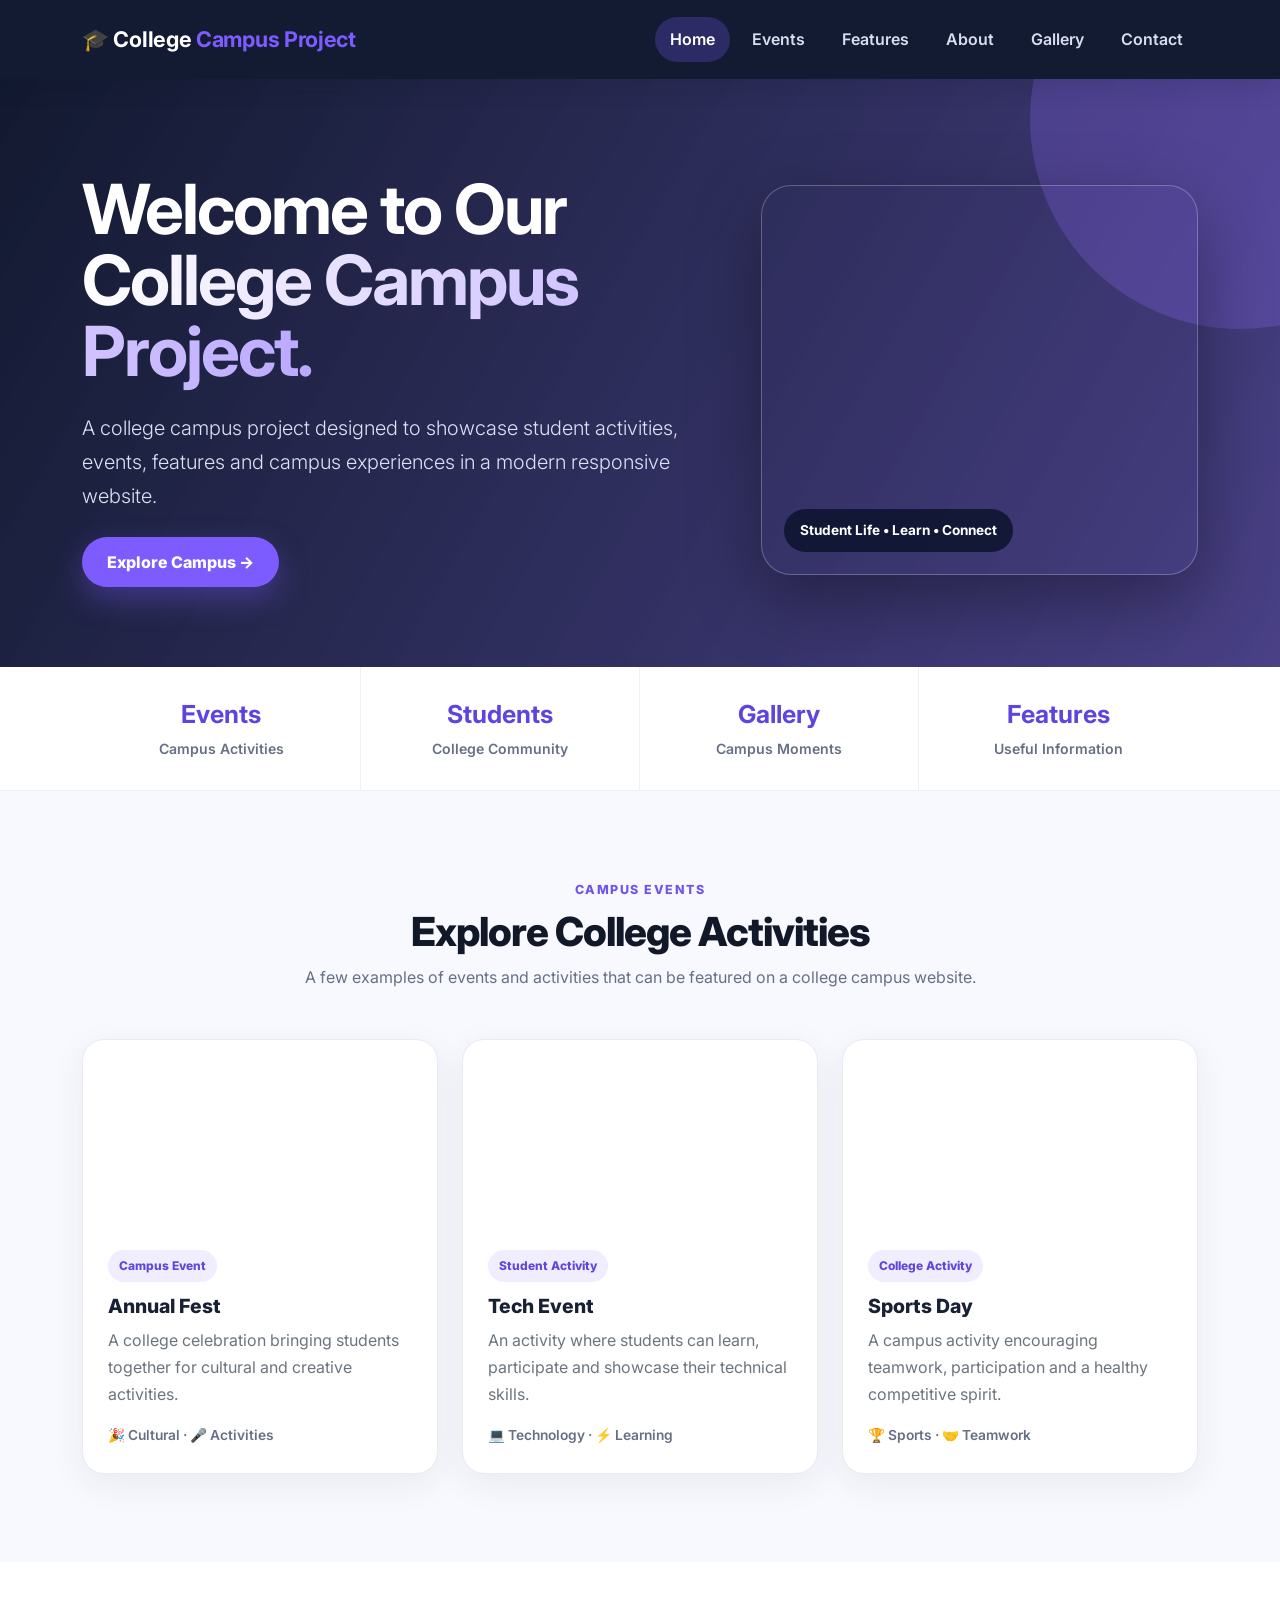
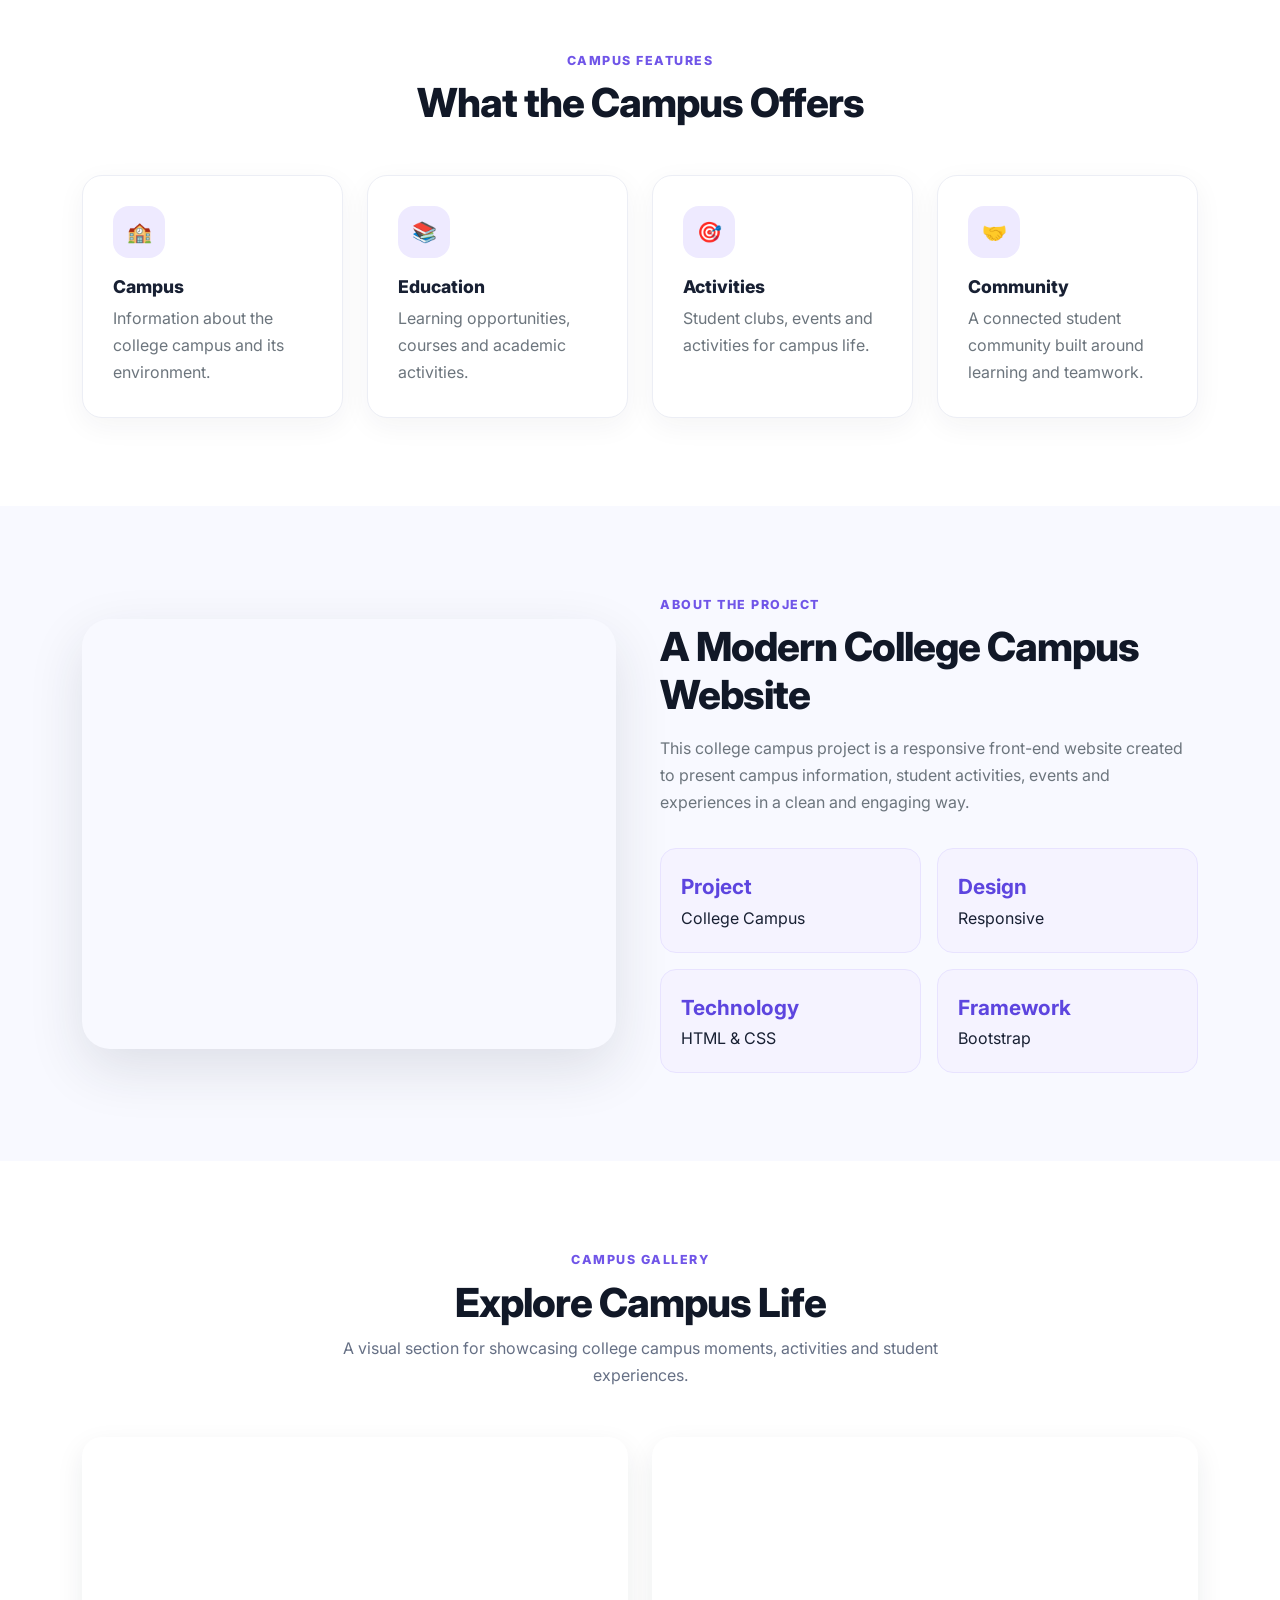
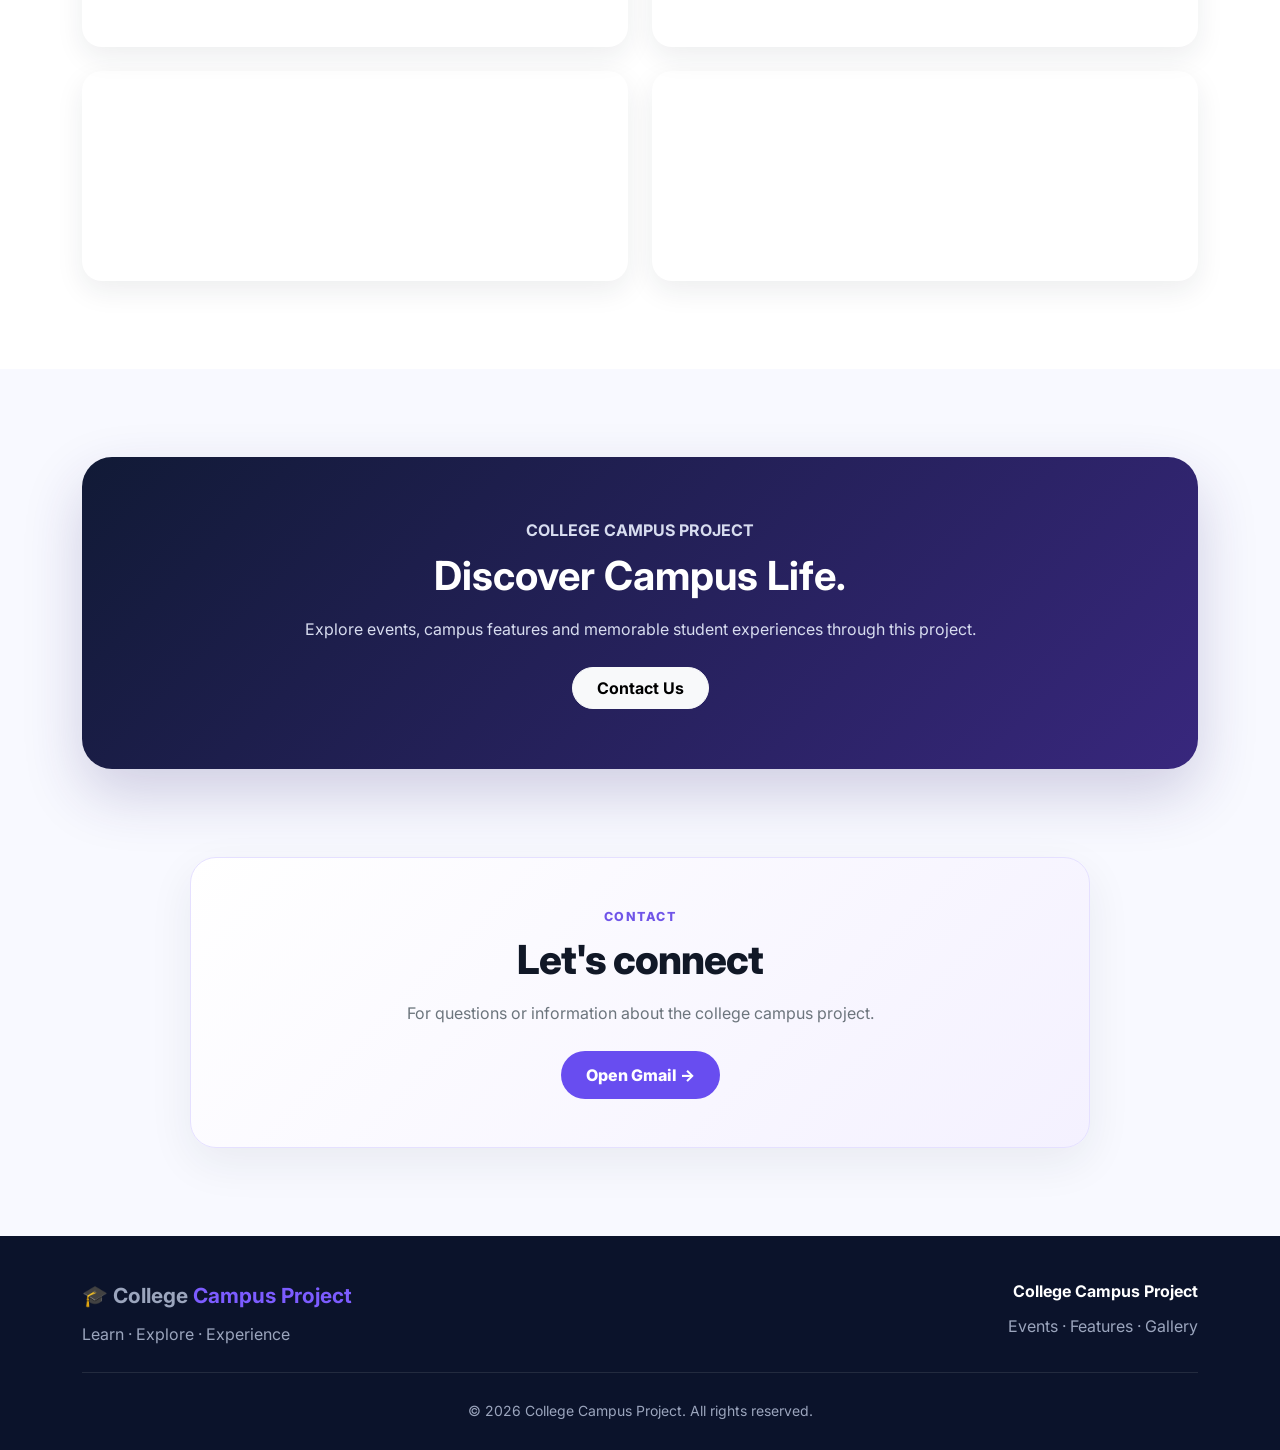
==== commit 50e76a3f: "Rename project to College Campus Project" ====
--- a/student-event-management/index.html
+++ b/student-event-management/index.html
@@ -3,20 +3,20 @@
 <head>
   <meta charset="utf-8">
   <meta name="viewport" content="width=device-width,initial-scale=1">
-  <title>Bharti Portfolio | Student Portfolio</title>
+  <title>College Campus Project</title>
   <link href="https://cdn.jsdelivr.net/npm/bootstrap@5.3.3/dist/css/bootstrap.min.css" rel="stylesheet">
   <link rel="stylesheet" href="style.css">
 </head>
 <body>
-  <nav class="navbar navbar-expand-lg navbar-dark"><div class="container py-2"><a class="navbar-brand fw-bold" href="#home">🎓 Bharti <span class="brand-dot">Portfolio</span></a><div class="navbar-nav ms-auto flex-row flex-wrap justify-content-end"><a class="nav-link active" href="#home">Home</a><a class="nav-link" href="#events">Events</a><a class="nav-link" href="#features">Features</a><a class="nav-link" href="#about">About</a><a class="nav-link" href="#gallery">Gallery</a><a class="nav-link" href="#contact">Contact</a></div></div></nav>
-  <header id="home" class="hero"><div class="container"><div class="row align-items-center g-5"><div class="col-lg-7"><h1 class="fw-bold mb-4">Hello, I'm Bharti.<br><span class="gradient-text">Welcome to My Portfolio.</span></h1><p class="lead mb-4">A BCA 3rd year student passionate about learning web development, building projects and growing practical skills.</p><a href="#events" class="btn hero-btn">Explore My Work →</a></div><div class="col-lg-5"><div class="hero-image"></div></div></div></div></header>
-  <section class="stats-strip"><div class="container"><div class="row g-0"><div class="col-6 col-lg-3 stat"><strong>BCA</strong><span>3rd Year Student</span></div><div class="col-6 col-lg-3 stat"><strong>HTML</strong><span>Web Development</span></div><div class="col-6 col-lg-3 stat"><strong>CSS</strong><span>Creative Design</span></div><div class="col-6 col-lg-3 stat"><strong>Bootstrap</strong><span>Responsive Layouts</span></div></div></div></section>
-  <section id="events" class="section-space"><div class="container"><div class="text-center mb-5"><p class="section-label mb-2">My Projects</p><h2 class="section-title display-6">Things I'm building</h2><p class="section-subtitle">A few examples of my learning and practical web development work.</p></div><div class="row g-4"><div class="col-md-4"><article class="event-card"><div class="event-photo photo-1"></div><div class="event-body"><span class="event-tag">Web Project</span><h3>Student Portfolio</h3><p class="text-secondary">A responsive personal portfolio created using HTML, CSS and Bootstrap.</p><p class="event-date mb-0">💻 Responsive · 🎨 Modern Design</p></div></article></div><div class="col-md-4"><article class="event-card"><div class="event-photo photo-2"></div><div class="event-body"><span class="event-tag">College Project</span><h3>Student Event Website</h3><p class="text-secondary">A front-end project demonstrating clean layouts, cards and responsive sections.</p><p class="event-date mb-0">📱 Mobile Friendly · ⚡ Bootstrap</p></div></article></div><div class="col-md-4"><article class="event-card"><div class="event-photo photo-3"></div><div class="event-body"><span class="event-tag">Learning</span><h3>Web Development</h3><p class="text-secondary">Practising frontend skills and creating useful websites through hands-on projects.</p><p class="event-date mb-0">🌐 HTML · CSS · Bootstrap</p></div></article></div></div></div></section>
-  <section id="features" class="section-space bg-white"><div class="container"><div class="text-center mb-5"><p class="section-label mb-2">My Skills</p><h2 class="section-title display-6">What I work with</h2></div><div class="row g-4"><div class="col-md-6 col-lg-3"><div class="feature-box"><div class="feature-icon">🌐</div><h3>HTML</h3><p class="text-secondary mb-0">Building semantic and well-structured web pages.</p></div></div><div class="col-md-6 col-lg-3"><div class="feature-box"><div class="feature-icon">🎨</div><h3>CSS</h3><p class="text-secondary mb-0">Creating clean, modern and attractive designs.</p></div></div><div class="col-md-6 col-lg-3"><div class="feature-box"><div class="feature-icon">📱</div><h3>Bootstrap</h3><p class="text-secondary mb-0">Making websites responsive across different screens.</p></div></div><div class="col-md-6 col-lg-3"><div class="feature-box"><div class="feature-icon">💡</div><h3>Learning</h3><p class="text-secondary mb-0">Continuously improving my technical and practical skills.</p></div></div></div></div></section>
-  <section id="about" class="section-space"><div class="container"><div class="row align-items-center g-5"><div class="col-lg-6"><div class="about-image"></div></div><div class="col-lg-6 about-copy"><p class="section-label mb-2">About Me</p><h2 class="section-title display-6 mb-3">A student building skills through projects</h2><p class="text-secondary">I'm Bharti Rawat, a BCA 3rd year student at Star Infotech College, Ajmer under MDSU University. I enjoy learning web development and creating responsive websites using HTML, CSS and Bootstrap.</p><div class="row g-3 mt-3"><div class="col-6"><div class="detail-card"><strong>BCA</strong><span>3rd Year</span></div></div><div class="col-6"><div class="detail-card"><strong>College</strong><span>Star Infotech</span></div></div><div class="col-6"><div class="detail-card"><strong>University</strong><span>MDSU</span></div></div><div class="col-6"><div class="detail-card"><strong>Focus</strong><span>Web Development</span></div></div></div></div></div></div></section>
-  <section id="gallery" class="section-space bg-white"><div class="container"><div class="text-center mb-5"><p class="section-label mb-2">My Interests</p><h2 class="section-title display-6">Learn. Create. Grow.</h2><p class="section-subtitle">Exploring technology, creativity and new ideas through college and personal projects.</p></div><div class="row g-4"><div class="col-md-6"><div class="gallery-item gallery-1"></div></div><div class="col-md-6"><div class="gallery-item gallery-2"></div></div><div class="col-md-6"><div class="gallery-item gallery-3"></div></div><div class="col-md-6"><div class="gallery-item gallery-4"></div></div></div></div></section>
-  <section class="section-space"><div class="container"><div class="project-box text-center"><p class="text-uppercase fw-bold mb-2">Bharti Rawat</p><h2 class="display-6 fw-bold mb-3">Thanks for visiting my portfolio.</h2><p class="mx-auto mb-4" style="max-width:760px">I am always learning, experimenting and working on new ideas to improve my web development skills.</p><a href="#contact" class="btn btn-light rounded-pill px-4 py-2 fw-bold">Contact Me</a></div></div></section>
-  <section id="contact" class="section-space pt-0"><div class="container"><div class="contact-card text-center mx-auto" style="max-width:900px"><p class="section-label mb-2">Contact</p><h2 class="section-title display-6 mb-3">Let's connect</h2><p class="text-secondary mb-4">Choose how you want to contact me.</p><div class="d-flex flex-wrap justify-content-center gap-3"><a class="btn btn-primary-custom" href="https://mail.google.com/mail/u/0/?view=cm&fs=1&to=bhartirawat9829@gmail.com&su=Bharti%20Portfolio%20Enquiry" target="_blank" rel="noopener noreferrer">Open Gmail →</a></div></div></div></section>
-  <footer><div class="container"><div class="row g-4 align-items-start"><div class="col-md-6"><div class="footer-brand fw-bold">🎓 Bharti <span class="brand-dot">Portfolio</span></div><p class="mb-0 mt-2">Learn · Create · Grow</p></div><div class="col-md-6 text-md-end"><strong>Bharti Rawat</strong><p class="mb-0 mt-2">BCA 3rd Year · HTML · CSS · Bootstrap</p></div></div><hr class="border-secondary my-4"><div class="text-center"><small>© 2026 Bharti Portfolio. All rights reserved.</small></div></div></footer>
+  <nav class="navbar navbar-expand-lg navbar-dark"><div class="container py-2"><a class="navbar-brand fw-bold" href="#home">🎓 College <span class="brand-dot">Campus Project</span></a><div class="navbar-nav ms-auto flex-row flex-wrap justify-content-end"><a class="nav-link active" href="#home">Home</a><a class="nav-link" href="#events">Events</a><a class="nav-link" href="#features">Features</a><a class="nav-link" href="#about">About</a><a class="nav-link" href="#gallery">Gallery</a><a class="nav-link" href="#contact">Contact</a></div></div></nav>
+  <header id="home" class="hero"><div class="container"><div class="row align-items-center g-5"><div class="col-lg-7"><h1 class="fw-bold mb-4">Welcome to Our<br><span class="gradient-text">College Campus Project.</span></h1><p class="lead mb-4">A college campus project designed to showcase student activities, events, features and campus experiences in a modern responsive website.</p><a href="#events" class="btn hero-btn">Explore Campus →</a></div><div class="col-lg-5"><div class="hero-image"></div></div></div></div></header>
+  <section class="stats-strip"><div class="container"><div class="row g-0"><div class="col-6 col-lg-3 stat"><strong>Events</strong><span>Campus Activities</span></div><div class="col-6 col-lg-3 stat"><strong>Students</strong><span>College Community</span></div><div class="col-6 col-lg-3 stat"><strong>Gallery</strong><span>Campus Moments</span></div><div class="col-6 col-lg-3 stat"><strong>Features</strong><span>Useful Information</span></div></div></div></section>
+  <section id="events" class="section-space"><div class="container"><div class="text-center mb-5"><p class="section-label mb-2">Campus Events</p><h2 class="section-title display-6">Explore College Activities</h2><p class="section-subtitle">A few examples of events and activities that can be featured on a college campus website.</p></div><div class="row g-4"><div class="col-md-4"><article class="event-card"><div class="event-photo photo-1"></div><div class="event-body"><span class="event-tag">Campus Event</span><h3>Annual Fest</h3><p class="text-secondary">A college celebration bringing students together for cultural and creative activities.</p><p class="event-date mb-0">🎉 Cultural · 🎤 Activities</p></div></article></div><div class="col-md-4"><article class="event-card"><div class="event-photo photo-2"></div><div class="event-body"><span class="event-tag">Student Activity</span><h3>Tech Event</h3><p class="text-secondary">An activity where students can learn, participate and showcase their technical skills.</p><p class="event-date mb-0">💻 Technology · ⚡ Learning</p></div></article></div><div class="col-md-4"><article class="event-card"><div class="event-photo photo-3"></div><div class="event-body"><span class="event-tag">College Activity</span><h3>Sports Day</h3><p class="text-secondary">A campus activity encouraging teamwork, participation and a healthy competitive spirit.</p><p class="event-date mb-0">🏆 Sports · 🤝 Teamwork</p></div></article></div></div></div></section>
+  <section id="features" class="section-space bg-white"><div class="container"><div class="text-center mb-5"><p class="section-label mb-2">Campus Features</p><h2 class="section-title display-6">What the Campus Offers</h2></div><div class="row g-4"><div class="col-md-6 col-lg-3"><div class="feature-box"><div class="feature-icon">🏫</div><h3>Campus</h3><p class="text-secondary mb-0">Information about the college campus and its environment.</p></div></div><div class="col-md-6 col-lg-3"><div class="feature-box"><div class="feature-icon">📚</div><h3>Education</h3><p class="text-secondary mb-0">Learning opportunities, courses and academic activities.</p></div></div><div class="col-md-6 col-lg-3"><div class="feature-box"><div class="feature-icon">🎯</div><h3>Activities</h3><p class="text-secondary mb-0">Student clubs, events and activities for campus life.</p></div></div><div class="col-md-6 col-lg-3"><div class="feature-box"><div class="feature-icon">🤝</div><h3>Community</h3><p class="text-secondary mb-0">A connected student community built around learning and teamwork.</p></div></div></div></div></section>
+  <section id="about" class="section-space"><div class="container"><div class="row align-items-center g-5"><div class="col-lg-6"><div class="about-image"></div></div><div class="col-lg-6 about-copy"><p class="section-label mb-2">About The Project</p><h2 class="section-title display-6 mb-3">A Modern College Campus Website</h2><p class="text-secondary">This college campus project is a responsive front-end website created to present campus information, student activities, events and experiences in a clean and engaging way.</p><div class="row g-3 mt-3"><div class="col-6"><div class="detail-card"><strong>Project</strong><span>College Campus</span></div></div><div class="col-6"><div class="detail-card"><strong>Design</strong><span>Responsive</span></div></div><div class="col-6"><div class="detail-card"><strong>Technology</strong><span>HTML & CSS</span></div></div><div class="col-6"><div class="detail-card"><strong>Framework</strong><span>Bootstrap</span></div></div></div></div></div></div></section>
+  <section id="gallery" class="section-space bg-white"><div class="container"><div class="text-center mb-5"><p class="section-label mb-2">Campus Gallery</p><h2 class="section-title display-6">Explore Campus Life</h2><p class="section-subtitle">A visual section for showcasing college campus moments, activities and student experiences.</p></div><div class="row g-4"><div class="col-md-6"><div class="gallery-item gallery-1"></div></div><div class="col-md-6"><div class="gallery-item gallery-2"></div></div><div class="col-md-6"><div class="gallery-item gallery-3"></div></div><div class="col-md-6"><div class="gallery-item gallery-4"></div></div></div></div></section>
+  <section class="section-space"><div class="container"><div class="project-box text-center"><p class="text-uppercase fw-bold mb-2">College Campus Project</p><h2 class="display-6 fw-bold mb-3">Discover Campus Life.</h2><p class="mx-auto mb-4" style="max-width:760px">Explore events, campus features and memorable student experiences through this project.</p><a href="#contact" class="btn btn-light rounded-pill px-4 py-2 fw-bold">Contact Us</a></div></div></section>
+  <section id="contact" class="section-space pt-0"><div class="container"><div class="contact-card text-center mx-auto" style="max-width:900px"><p class="section-label mb-2">Contact</p><h2 class="section-title display-6 mb-3">Let's connect</h2><p class="text-secondary mb-4">For questions or information about the college campus project.</p><div class="d-flex flex-wrap justify-content-center gap-3"><a class="btn btn-primary-custom" href="https://mail.google.com/mail/u/0/?view=cm&fs=1&to=bhartirawat9829@gmail.com&su=College%20Campus%20Project%20Enquiry" target="_blank" rel="noopener noreferrer">Open Gmail →</a></div></div></div></section>
+  <footer><div class="container"><div class="row g-4 align-items-start"><div class="col-md-6"><div class="footer-brand fw-bold">🎓 College <span class="brand-dot">Campus Project</span></div><p class="mb-0 mt-2">Learn · Explore · Experience</p></div><div class="col-md-6 text-md-end"><strong>College Campus Project</strong><p class="mb-0 mt-2">Events · Features · Gallery</p></div></div><hr class="border-secondary my-4"><div class="text-center"><small>© 2026 College Campus Project. All rights reserved.</small></div></div></footer>
 </body>
 </html>
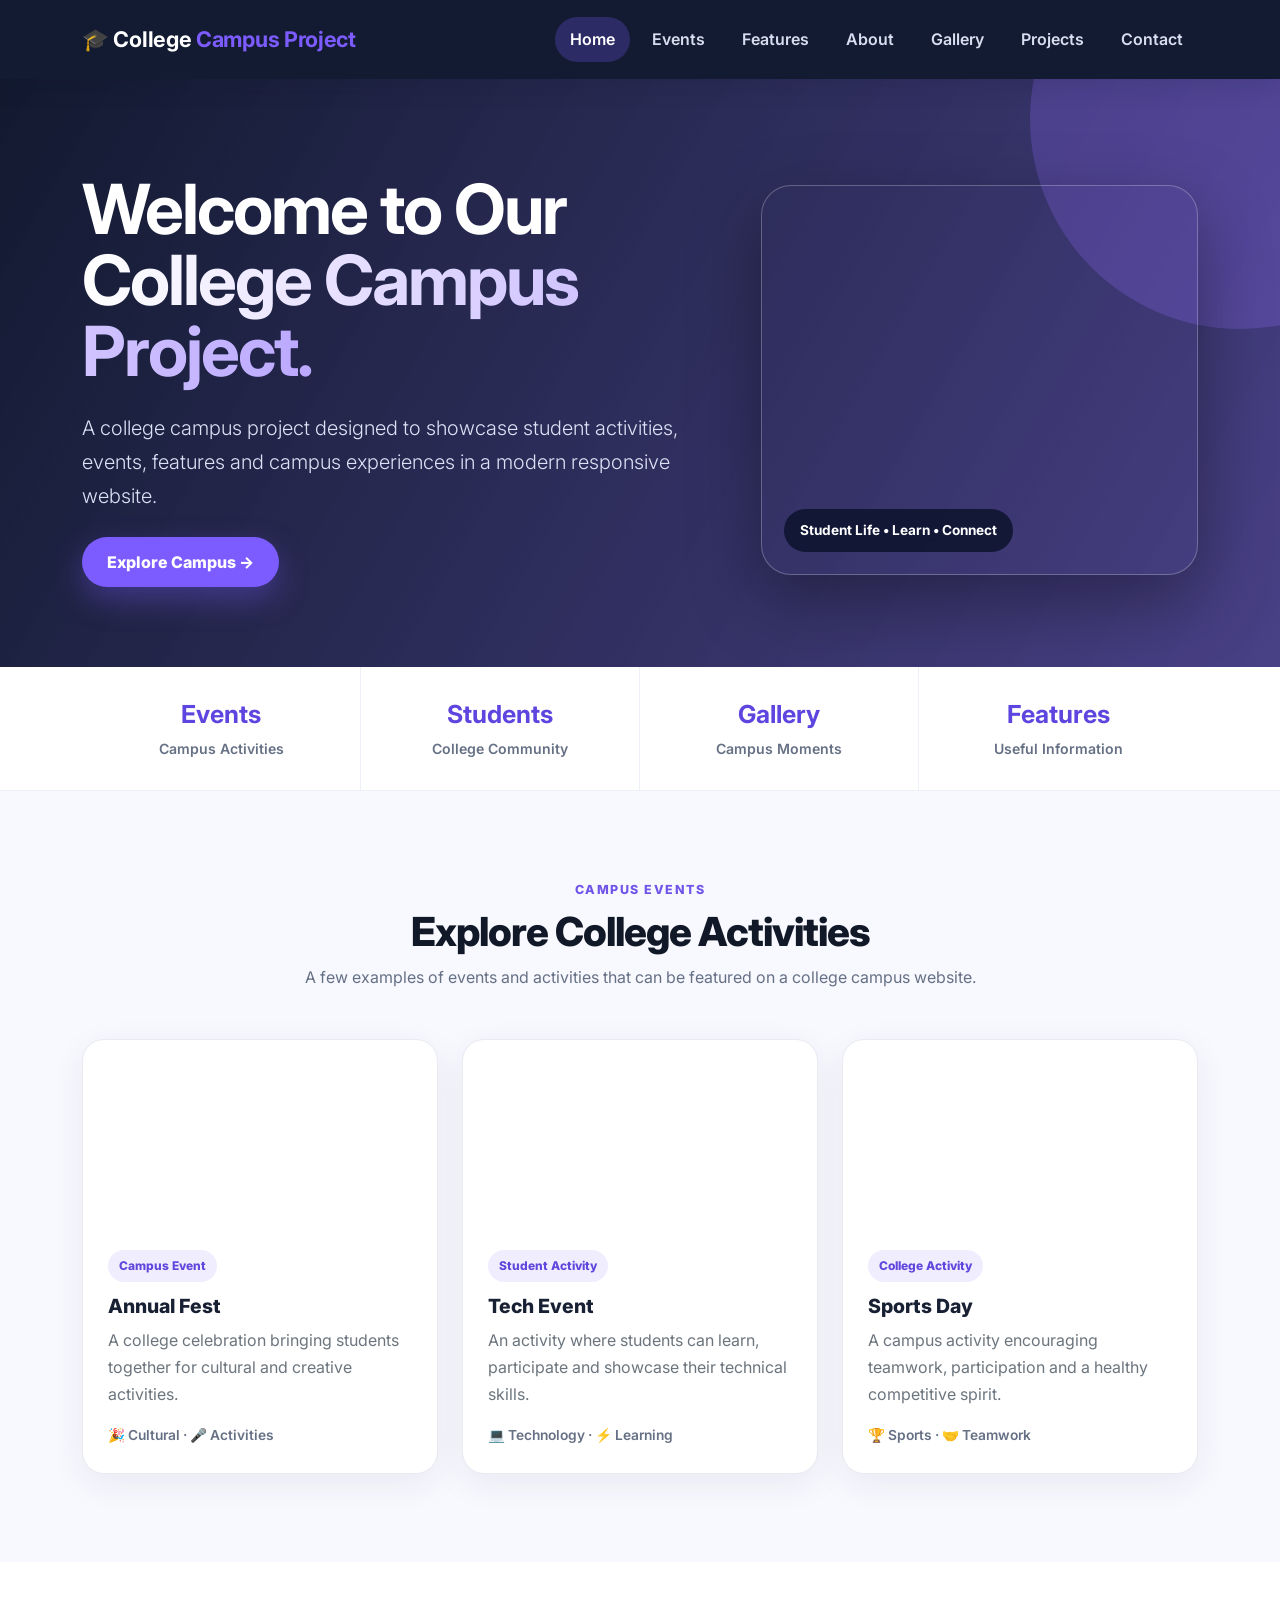
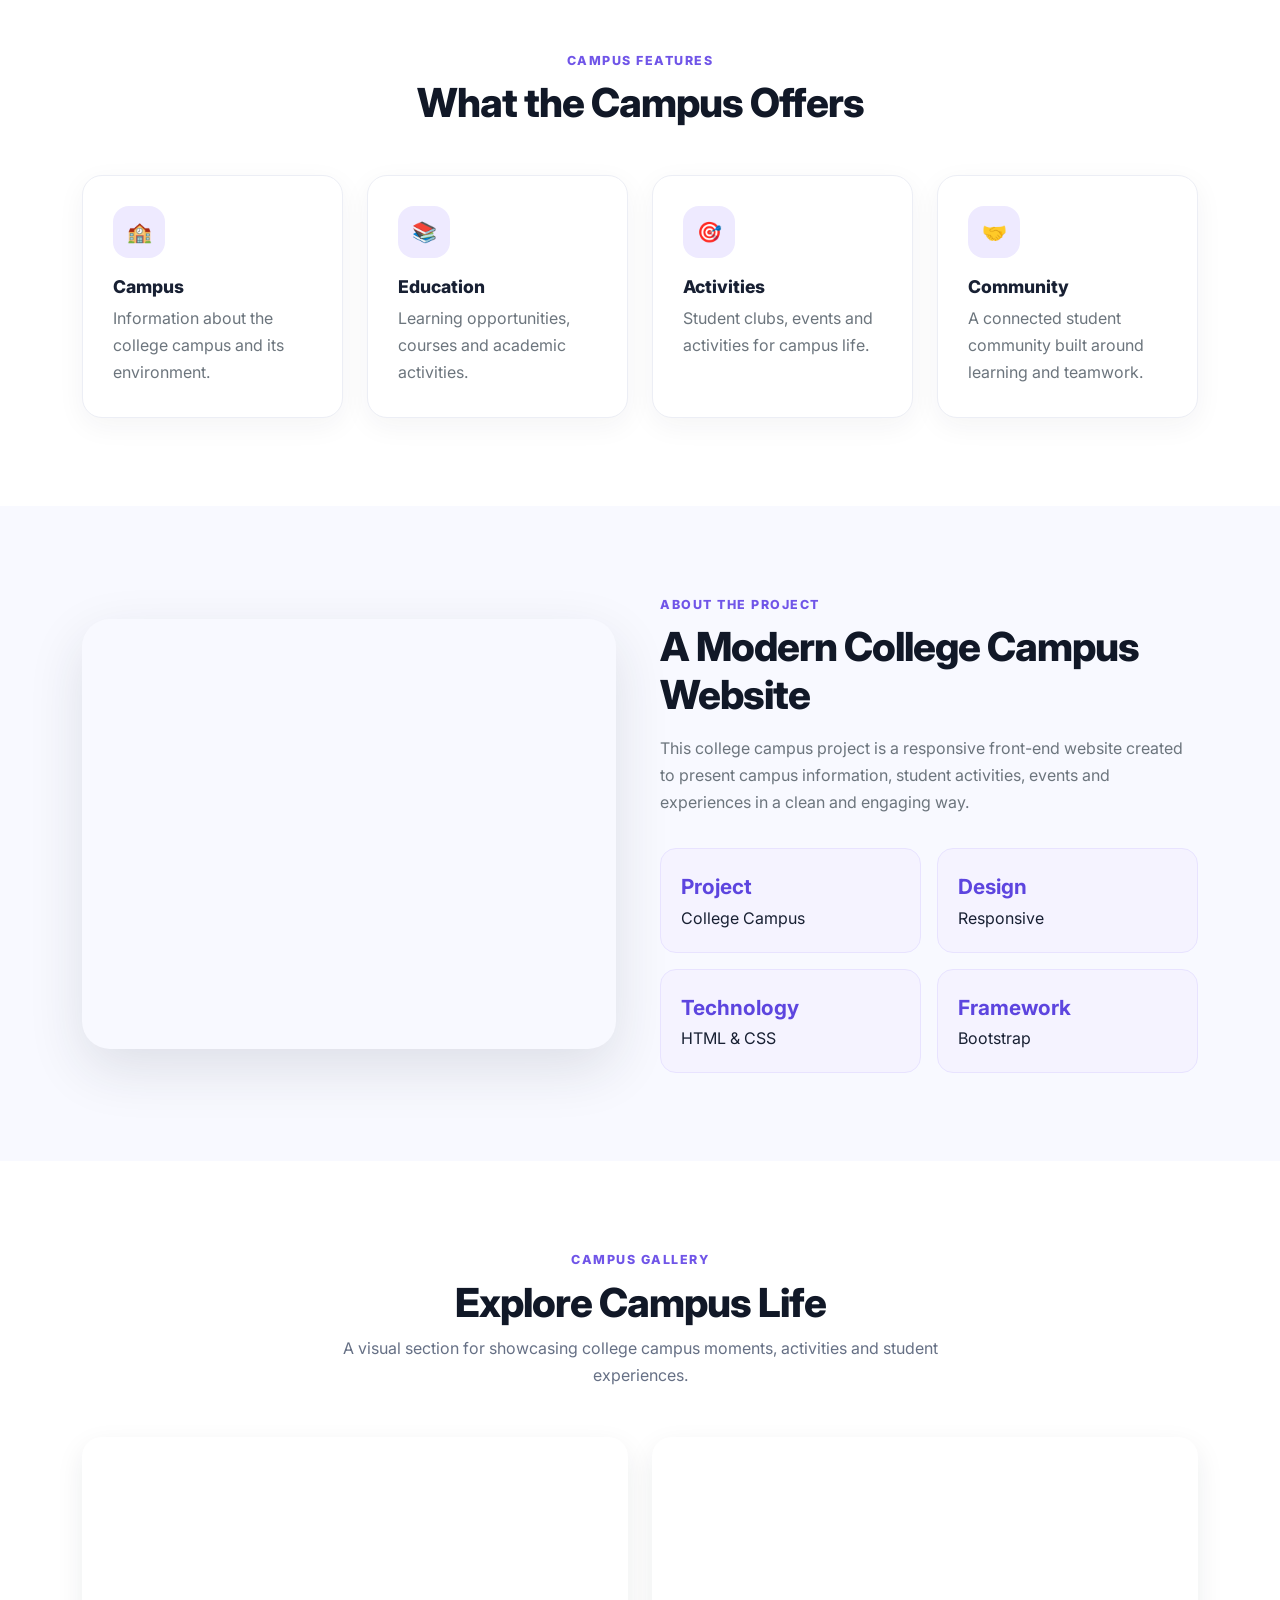
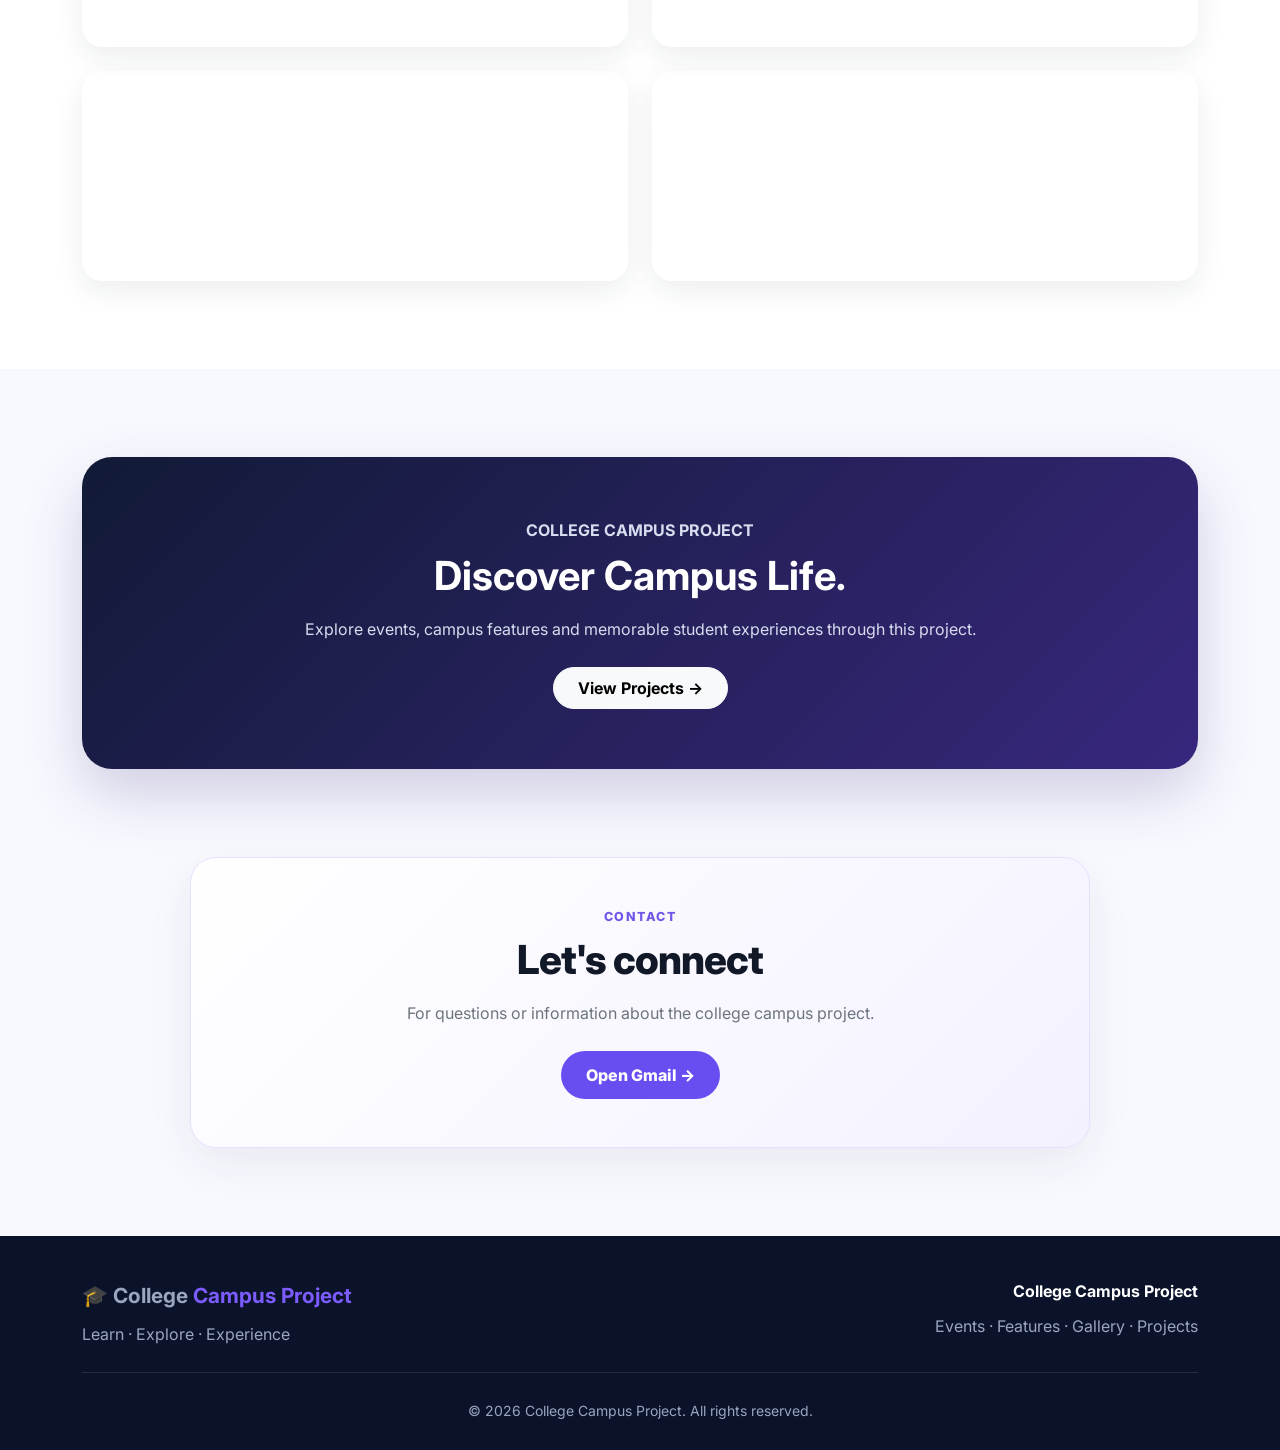
==== commit 3c07a055: "Add Projects navigation and project link to College Campus Project" ====
--- a/student-event-management/index.html
+++ b/student-event-management/index.html
@@ -8,15 +8,15 @@
   <link rel="stylesheet" href="style.css">
 </head>
 <body>
-  <nav class="navbar navbar-expand-lg navbar-dark"><div class="container py-2"><a class="navbar-brand fw-bold" href="#home">🎓 College <span class="brand-dot">Campus Project</span></a><div class="navbar-nav ms-auto flex-row flex-wrap justify-content-end"><a class="nav-link active" href="#home">Home</a><a class="nav-link" href="#events">Events</a><a class="nav-link" href="#features">Features</a><a class="nav-link" href="#about">About</a><a class="nav-link" href="#gallery">Gallery</a><a class="nav-link" href="#contact">Contact</a></div></div></nav>
+  <nav class="navbar navbar-expand-lg navbar-dark"><div class="container py-2"><a class="navbar-brand fw-bold" href="#home">🎓 College <span class="brand-dot">Campus Project</span></a><div class="navbar-nav ms-auto flex-row flex-wrap justify-content-end"><a class="nav-link active" href="#home">Home</a><a class="nav-link" href="#events">Events</a><a class="nav-link" href="#features">Features</a><a class="nav-link" href="#about">About</a><a class="nav-link" href="#gallery">Gallery</a><a class="nav-link" href="projects.html">Projects</a><a class="nav-link" href="#contact">Contact</a></div></div></nav>
   <header id="home" class="hero"><div class="container"><div class="row align-items-center g-5"><div class="col-lg-7"><h1 class="fw-bold mb-4">Welcome to Our<br><span class="gradient-text">College Campus Project.</span></h1><p class="lead mb-4">A college campus project designed to showcase student activities, events, features and campus experiences in a modern responsive website.</p><a href="#events" class="btn hero-btn">Explore Campus →</a></div><div class="col-lg-5"><div class="hero-image"></div></div></div></div></header>
   <section class="stats-strip"><div class="container"><div class="row g-0"><div class="col-6 col-lg-3 stat"><strong>Events</strong><span>Campus Activities</span></div><div class="col-6 col-lg-3 stat"><strong>Students</strong><span>College Community</span></div><div class="col-6 col-lg-3 stat"><strong>Gallery</strong><span>Campus Moments</span></div><div class="col-6 col-lg-3 stat"><strong>Features</strong><span>Useful Information</span></div></div></div></section>
   <section id="events" class="section-space"><div class="container"><div class="text-center mb-5"><p class="section-label mb-2">Campus Events</p><h2 class="section-title display-6">Explore College Activities</h2><p class="section-subtitle">A few examples of events and activities that can be featured on a college campus website.</p></div><div class="row g-4"><div class="col-md-4"><article class="event-card"><div class="event-photo photo-1"></div><div class="event-body"><span class="event-tag">Campus Event</span><h3>Annual Fest</h3><p class="text-secondary">A college celebration bringing students together for cultural and creative activities.</p><p class="event-date mb-0">🎉 Cultural · 🎤 Activities</p></div></article></div><div class="col-md-4"><article class="event-card"><div class="event-photo photo-2"></div><div class="event-body"><span class="event-tag">Student Activity</span><h3>Tech Event</h3><p class="text-secondary">An activity where students can learn, participate and showcase their technical skills.</p><p class="event-date mb-0">💻 Technology · ⚡ Learning</p></div></article></div><div class="col-md-4"><article class="event-card"><div class="event-photo photo-3"></div><div class="event-body"><span class="event-tag">College Activity</span><h3>Sports Day</h3><p class="text-secondary">A campus activity encouraging teamwork, participation and a healthy competitive spirit.</p><p class="event-date mb-0">🏆 Sports · 🤝 Teamwork</p></div></article></div></div></div></section>
   <section id="features" class="section-space bg-white"><div class="container"><div class="text-center mb-5"><p class="section-label mb-2">Campus Features</p><h2 class="section-title display-6">What the Campus Offers</h2></div><div class="row g-4"><div class="col-md-6 col-lg-3"><div class="feature-box"><div class="feature-icon">🏫</div><h3>Campus</h3><p class="text-secondary mb-0">Information about the college campus and its environment.</p></div></div><div class="col-md-6 col-lg-3"><div class="feature-box"><div class="feature-icon">📚</div><h3>Education</h3><p class="text-secondary mb-0">Learning opportunities, courses and academic activities.</p></div></div><div class="col-md-6 col-lg-3"><div class="feature-box"><div class="feature-icon">🎯</div><h3>Activities</h3><p class="text-secondary mb-0">Student clubs, events and activities for campus life.</p></div></div><div class="col-md-6 col-lg-3"><div class="feature-box"><div class="feature-icon">🤝</div><h3>Community</h3><p class="text-secondary mb-0">A connected student community built around learning and teamwork.</p></div></div></div></div></section>
   <section id="about" class="section-space"><div class="container"><div class="row align-items-center g-5"><div class="col-lg-6"><div class="about-image"></div></div><div class="col-lg-6 about-copy"><p class="section-label mb-2">About The Project</p><h2 class="section-title display-6 mb-3">A Modern College Campus Website</h2><p class="text-secondary">This college campus project is a responsive front-end website created to present campus information, student activities, events and experiences in a clean and engaging way.</p><div class="row g-3 mt-3"><div class="col-6"><div class="detail-card"><strong>Project</strong><span>College Campus</span></div></div><div class="col-6"><div class="detail-card"><strong>Design</strong><span>Responsive</span></div></div><div class="col-6"><div class="detail-card"><strong>Technology</strong><span>HTML & CSS</span></div></div><div class="col-6"><div class="detail-card"><strong>Framework</strong><span>Bootstrap</span></div></div></div></div></div></div></section>
   <section id="gallery" class="section-space bg-white"><div class="container"><div class="text-center mb-5"><p class="section-label mb-2">Campus Gallery</p><h2 class="section-title display-6">Explore Campus Life</h2><p class="section-subtitle">A visual section for showcasing college campus moments, activities and student experiences.</p></div><div class="row g-4"><div class="col-md-6"><div class="gallery-item gallery-1"></div></div><div class="col-md-6"><div class="gallery-item gallery-2"></div></div><div class="col-md-6"><div class="gallery-item gallery-3"></div></div><div class="col-md-6"><div class="gallery-item gallery-4"></div></div></div></div></section>
-  <section class="section-space"><div class="container"><div class="project-box text-center"><p class="text-uppercase fw-bold mb-2">College Campus Project</p><h2 class="display-6 fw-bold mb-3">Discover Campus Life.</h2><p class="mx-auto mb-4" style="max-width:760px">Explore events, campus features and memorable student experiences through this project.</p><a href="#contact" class="btn btn-light rounded-pill px-4 py-2 fw-bold">Contact Us</a></div></div></section>
+  <section class="section-space"><div class="container"><div class="project-box text-center"><p class="text-uppercase fw-bold mb-2">College Campus Project</p><h2 class="display-6 fw-bold mb-3">Discover Campus Life.</h2><p class="mx-auto mb-4" style="max-width:760px">Explore events, campus features and memorable student experiences through this project.</p><a href="projects.html" class="btn btn-light rounded-pill px-4 py-2 fw-bold">View Projects →</a></div></div></section>
   <section id="contact" class="section-space pt-0"><div class="container"><div class="contact-card text-center mx-auto" style="max-width:900px"><p class="section-label mb-2">Contact</p><h2 class="section-title display-6 mb-3">Let's connect</h2><p class="text-secondary mb-4">For questions or information about the college campus project.</p><div class="d-flex flex-wrap justify-content-center gap-3"><a class="btn btn-primary-custom" href="https://mail.google.com/mail/u/0/?view=cm&fs=1&to=bhartirawat9829@gmail.com&su=College%20Campus%20Project%20Enquiry" target="_blank" rel="noopener noreferrer">Open Gmail →</a></div></div></div></section>
-  <footer><div class="container"><div class="row g-4 align-items-start"><div class="col-md-6"><div class="footer-brand fw-bold">🎓 College <span class="brand-dot">Campus Project</span></div><p class="mb-0 mt-2">Learn · Explore · Experience</p></div><div class="col-md-6 text-md-end"><strong>College Campus Project</strong><p class="mb-0 mt-2">Events · Features · Gallery</p></div></div><hr class="border-secondary my-4"><div class="text-center"><small>© 2026 College Campus Project. All rights reserved.</small></div></div></footer>
+  <footer><div class="container"><div class="row g-4 align-items-start"><div class="col-md-6"><div class="footer-brand fw-bold">🎓 College <span class="brand-dot">Campus Project</span></div><p class="mb-0 mt-2">Learn · Explore · Experience</p></div><div class="col-md-6 text-md-end"><strong>College Campus Project</strong><p class="mb-0 mt-2">Events · Features · Gallery · Projects</p></div></div><hr class="border-secondary my-4"><div class="text-center"><small>© 2026 College Campus Project. All rights reserved.</small></div></div></footer>
 </body>
 </html>
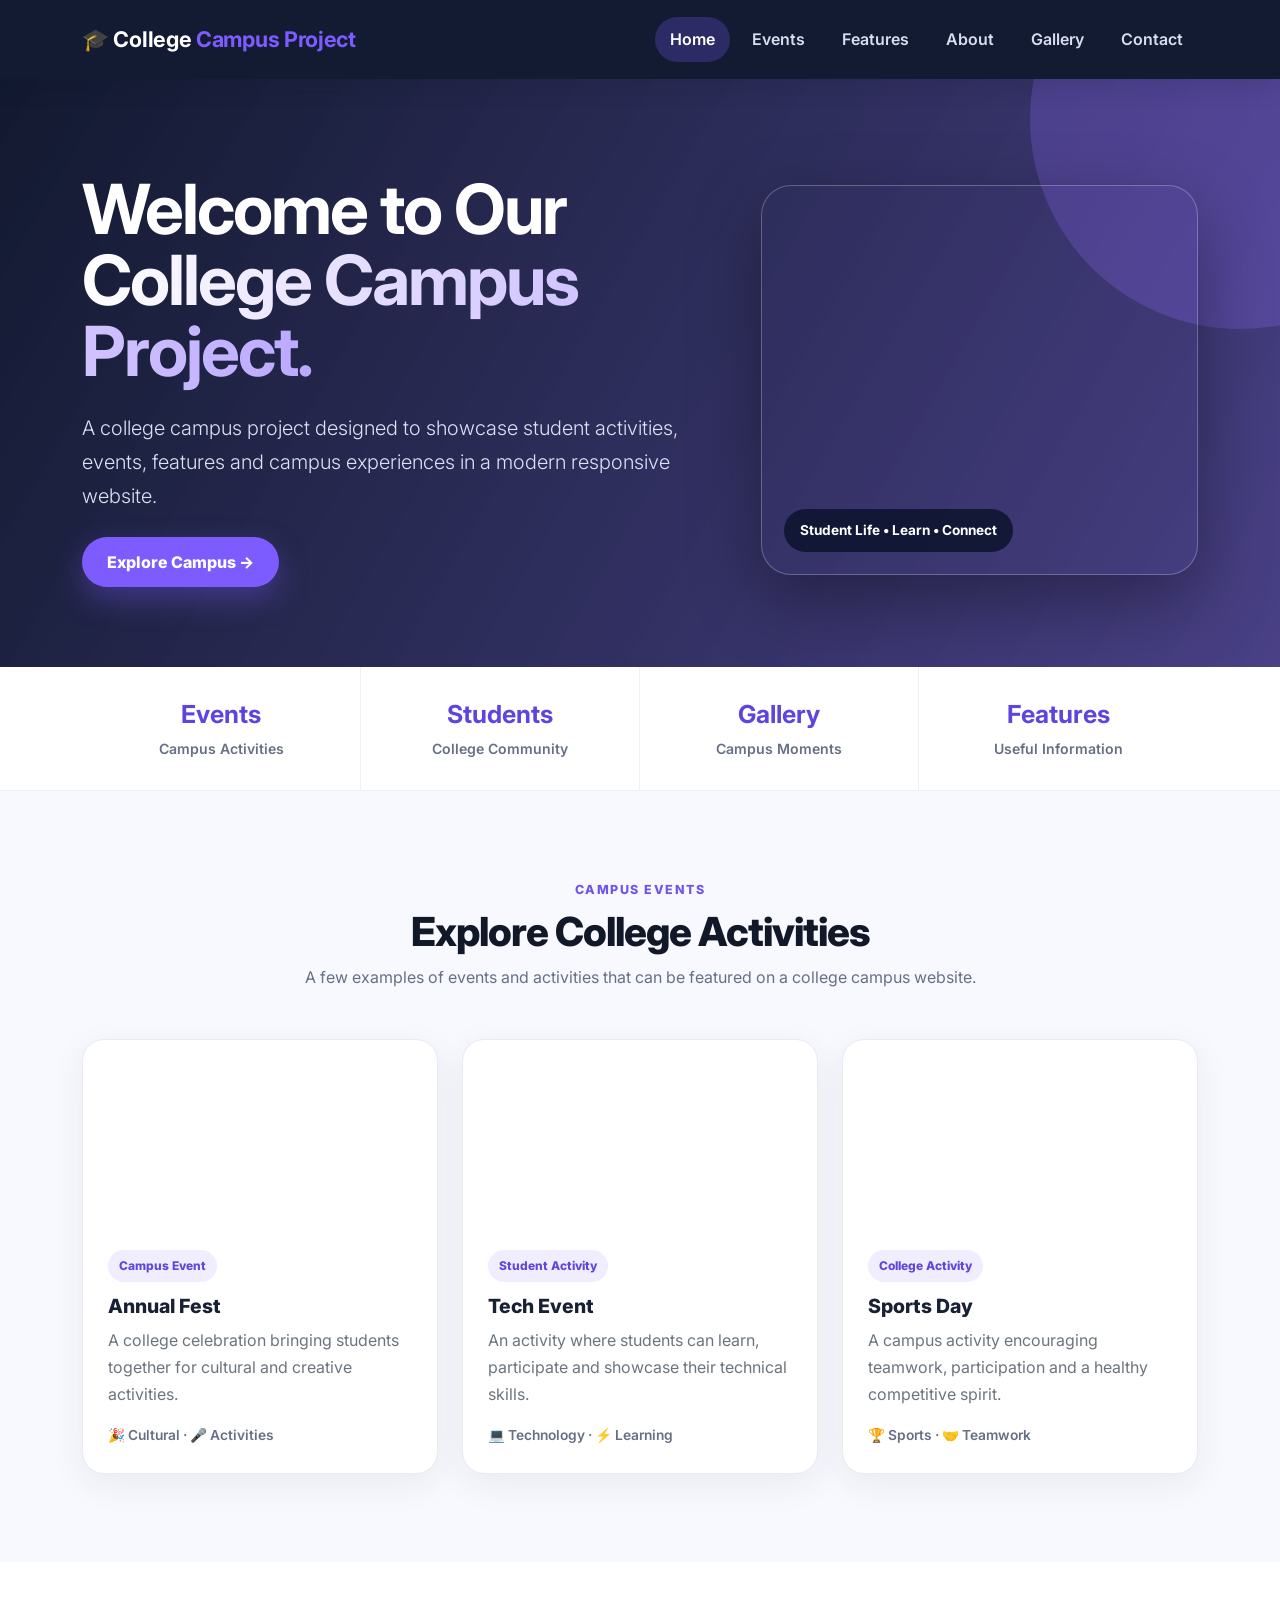
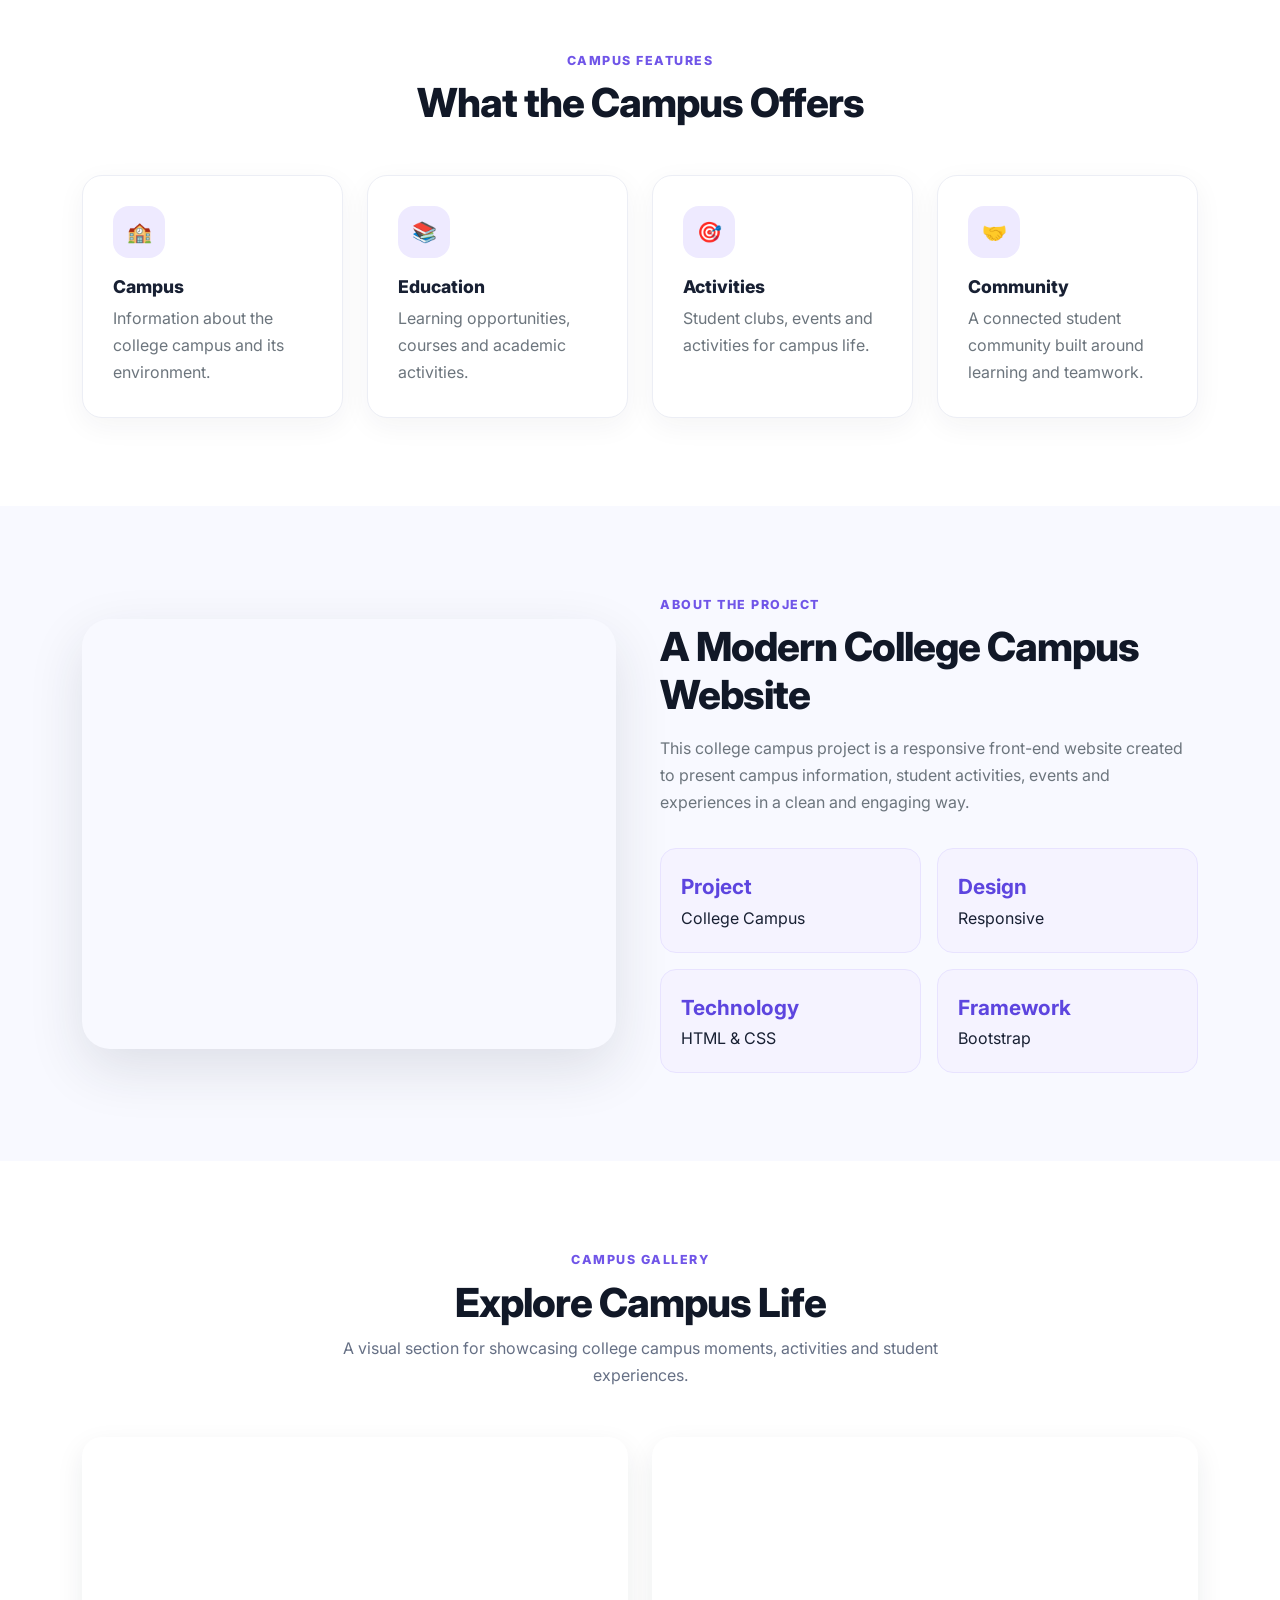
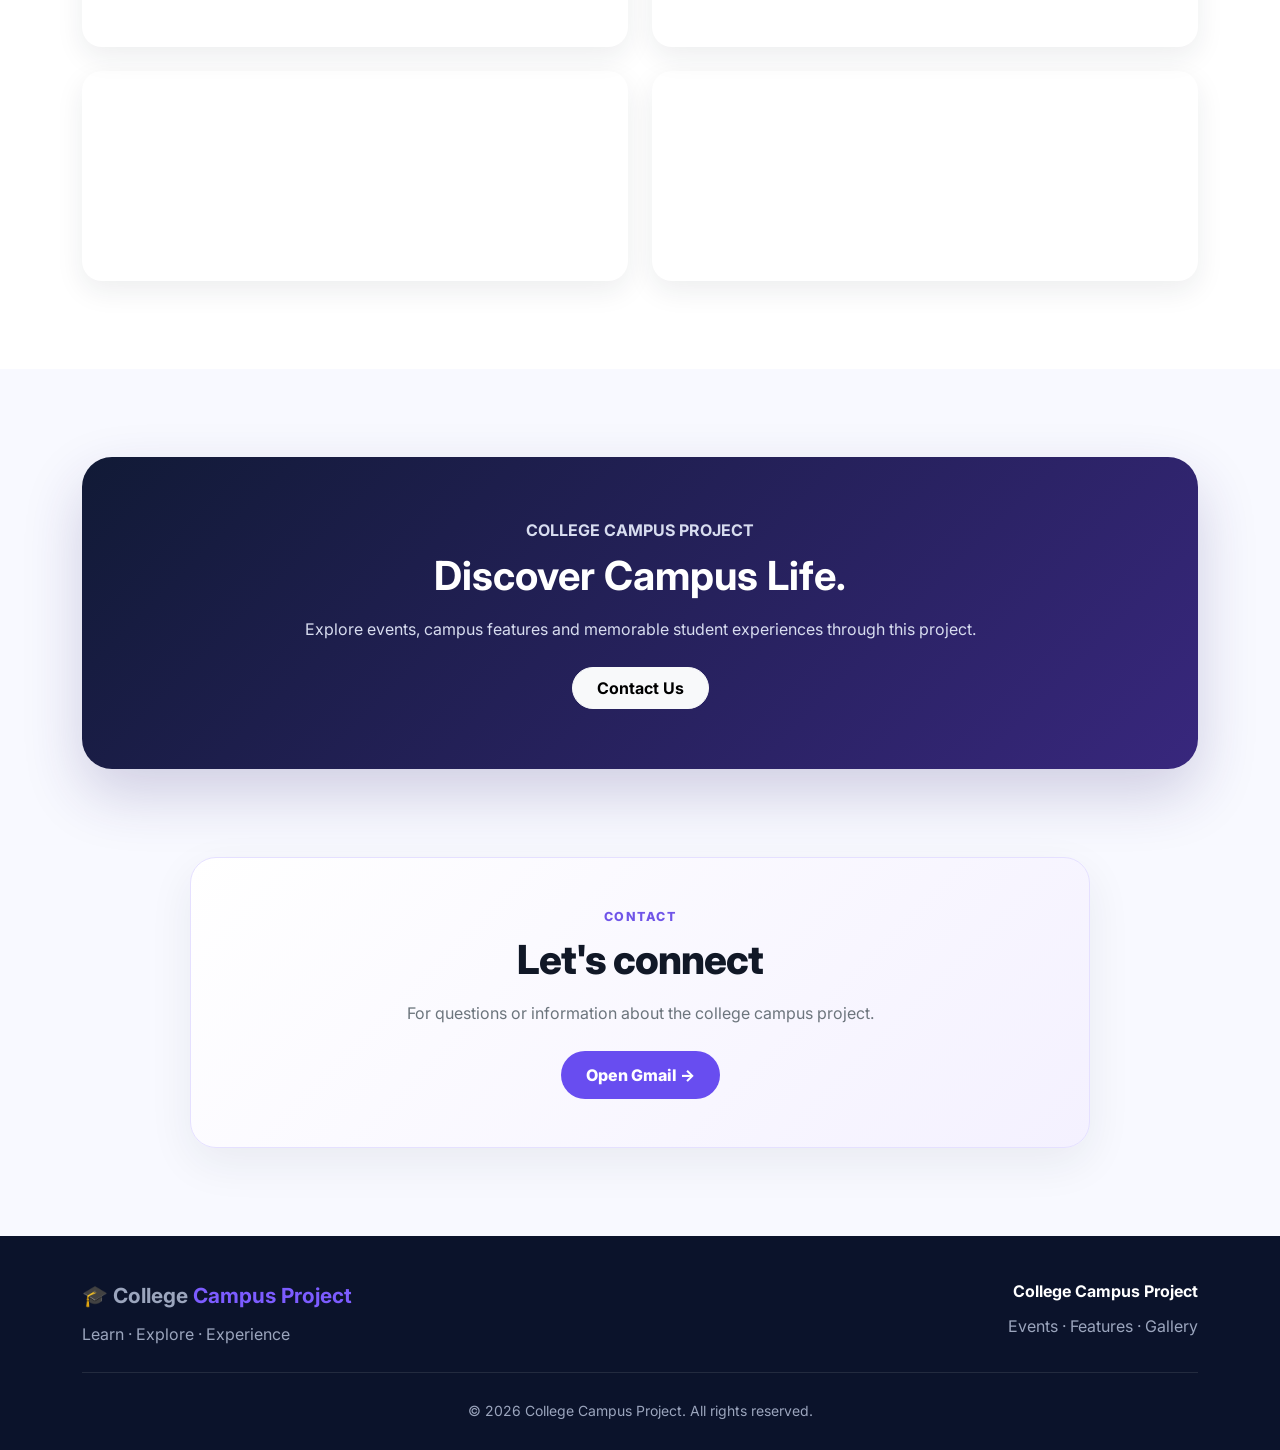
==== commit 3365e522: "Keep College Campus project separate from projects section" ====
--- a/student-event-management/index.html
+++ b/student-event-management/index.html
@@ -8,15 +8,15 @@
   <link rel="stylesheet" href="style.css">
 </head>
 <body>
-  <nav class="navbar navbar-expand-lg navbar-dark"><div class="container py-2"><a class="navbar-brand fw-bold" href="#home">🎓 College <span class="brand-dot">Campus Project</span></a><div class="navbar-nav ms-auto flex-row flex-wrap justify-content-end"><a class="nav-link active" href="#home">Home</a><a class="nav-link" href="#events">Events</a><a class="nav-link" href="#features">Features</a><a class="nav-link" href="#about">About</a><a class="nav-link" href="#gallery">Gallery</a><a class="nav-link" href="projects.html">Projects</a><a class="nav-link" href="#contact">Contact</a></div></div></nav>
+  <nav class="navbar navbar-expand-lg navbar-dark"><div class="container py-2"><a class="navbar-brand fw-bold" href="#home">🎓 College <span class="brand-dot">Campus Project</span></a><div class="navbar-nav ms-auto flex-row flex-wrap justify-content-end"><a class="nav-link active" href="#home">Home</a><a class="nav-link" href="#events">Events</a><a class="nav-link" href="#features">Features</a><a class="nav-link" href="#about">About</a><a class="nav-link" href="#gallery">Gallery</a><a class="nav-link" href="#contact">Contact</a></div></div></nav>
   <header id="home" class="hero"><div class="container"><div class="row align-items-center g-5"><div class="col-lg-7"><h1 class="fw-bold mb-4">Welcome to Our<br><span class="gradient-text">College Campus Project.</span></h1><p class="lead mb-4">A college campus project designed to showcase student activities, events, features and campus experiences in a modern responsive website.</p><a href="#events" class="btn hero-btn">Explore Campus →</a></div><div class="col-lg-5"><div class="hero-image"></div></div></div></div></header>
   <section class="stats-strip"><div class="container"><div class="row g-0"><div class="col-6 col-lg-3 stat"><strong>Events</strong><span>Campus Activities</span></div><div class="col-6 col-lg-3 stat"><strong>Students</strong><span>College Community</span></div><div class="col-6 col-lg-3 stat"><strong>Gallery</strong><span>Campus Moments</span></div><div class="col-6 col-lg-3 stat"><strong>Features</strong><span>Useful Information</span></div></div></div></section>
   <section id="events" class="section-space"><div class="container"><div class="text-center mb-5"><p class="section-label mb-2">Campus Events</p><h2 class="section-title display-6">Explore College Activities</h2><p class="section-subtitle">A few examples of events and activities that can be featured on a college campus website.</p></div><div class="row g-4"><div class="col-md-4"><article class="event-card"><div class="event-photo photo-1"></div><div class="event-body"><span class="event-tag">Campus Event</span><h3>Annual Fest</h3><p class="text-secondary">A college celebration bringing students together for cultural and creative activities.</p><p class="event-date mb-0">🎉 Cultural · 🎤 Activities</p></div></article></div><div class="col-md-4"><article class="event-card"><div class="event-photo photo-2"></div><div class="event-body"><span class="event-tag">Student Activity</span><h3>Tech Event</h3><p class="text-secondary">An activity where students can learn, participate and showcase their technical skills.</p><p class="event-date mb-0">💻 Technology · ⚡ Learning</p></div></article></div><div class="col-md-4"><article class="event-card"><div class="event-photo photo-3"></div><div class="event-body"><span class="event-tag">College Activity</span><h3>Sports Day</h3><p class="text-secondary">A campus activity encouraging teamwork, participation and a healthy competitive spirit.</p><p class="event-date mb-0">🏆 Sports · 🤝 Teamwork</p></div></article></div></div></div></section>
   <section id="features" class="section-space bg-white"><div class="container"><div class="text-center mb-5"><p class="section-label mb-2">Campus Features</p><h2 class="section-title display-6">What the Campus Offers</h2></div><div class="row g-4"><div class="col-md-6 col-lg-3"><div class="feature-box"><div class="feature-icon">🏫</div><h3>Campus</h3><p class="text-secondary mb-0">Information about the college campus and its environment.</p></div></div><div class="col-md-6 col-lg-3"><div class="feature-box"><div class="feature-icon">📚</div><h3>Education</h3><p class="text-secondary mb-0">Learning opportunities, courses and academic activities.</p></div></div><div class="col-md-6 col-lg-3"><div class="feature-box"><div class="feature-icon">🎯</div><h3>Activities</h3><p class="text-secondary mb-0">Student clubs, events and activities for campus life.</p></div></div><div class="col-md-6 col-lg-3"><div class="feature-box"><div class="feature-icon">🤝</div><h3>Community</h3><p class="text-secondary mb-0">A connected student community built around learning and teamwork.</p></div></div></div></div></section>
   <section id="about" class="section-space"><div class="container"><div class="row align-items-center g-5"><div class="col-lg-6"><div class="about-image"></div></div><div class="col-lg-6 about-copy"><p class="section-label mb-2">About The Project</p><h2 class="section-title display-6 mb-3">A Modern College Campus Website</h2><p class="text-secondary">This college campus project is a responsive front-end website created to present campus information, student activities, events and experiences in a clean and engaging way.</p><div class="row g-3 mt-3"><div class="col-6"><div class="detail-card"><strong>Project</strong><span>College Campus</span></div></div><div class="col-6"><div class="detail-card"><strong>Design</strong><span>Responsive</span></div></div><div class="col-6"><div class="detail-card"><strong>Technology</strong><span>HTML & CSS</span></div></div><div class="col-6"><div class="detail-card"><strong>Framework</strong><span>Bootstrap</span></div></div></div></div></div></div></section>
   <section id="gallery" class="section-space bg-white"><div class="container"><div class="text-center mb-5"><p class="section-label mb-2">Campus Gallery</p><h2 class="section-title display-6">Explore Campus Life</h2><p class="section-subtitle">A visual section for showcasing college campus moments, activities and student experiences.</p></div><div class="row g-4"><div class="col-md-6"><div class="gallery-item gallery-1"></div></div><div class="col-md-6"><div class="gallery-item gallery-2"></div></div><div class="col-md-6"><div class="gallery-item gallery-3"></div></div><div class="col-md-6"><div class="gallery-item gallery-4"></div></div></div></div></section>
-  <section class="section-space"><div class="container"><div class="project-box text-center"><p class="text-uppercase fw-bold mb-2">College Campus Project</p><h2 class="display-6 fw-bold mb-3">Discover Campus Life.</h2><p class="mx-auto mb-4" style="max-width:760px">Explore events, campus features and memorable student experiences through this project.</p><a href="projects.html" class="btn btn-light rounded-pill px-4 py-2 fw-bold">View Projects →</a></div></div></section>
+  <section class="section-space"><div class="container"><div class="project-box text-center"><p class="text-uppercase fw-bold mb-2">College Campus Project</p><h2 class="display-6 fw-bold mb-3">Discover Campus Life.</h2><p class="mx-auto mb-4" style="max-width:760px">Explore events, campus features and memorable student experiences through this project.</p><a href="#contact" class="btn btn-light rounded-pill px-4 py-2 fw-bold">Contact Us</a></div></div></section>
   <section id="contact" class="section-space pt-0"><div class="container"><div class="contact-card text-center mx-auto" style="max-width:900px"><p class="section-label mb-2">Contact</p><h2 class="section-title display-6 mb-3">Let's connect</h2><p class="text-secondary mb-4">For questions or information about the college campus project.</p><div class="d-flex flex-wrap justify-content-center gap-3"><a class="btn btn-primary-custom" href="https://mail.google.com/mail/u/0/?view=cm&fs=1&to=bhartirawat9829@gmail.com&su=College%20Campus%20Project%20Enquiry" target="_blank" rel="noopener noreferrer">Open Gmail →</a></div></div></div></section>
-  <footer><div class="container"><div class="row g-4 align-items-start"><div class="col-md-6"><div class="footer-brand fw-bold">🎓 College <span class="brand-dot">Campus Project</span></div><p class="mb-0 mt-2">Learn · Explore · Experience</p></div><div class="col-md-6 text-md-end"><strong>College Campus Project</strong><p class="mb-0 mt-2">Events · Features · Gallery · Projects</p></div></div><hr class="border-secondary my-4"><div class="text-center"><small>© 2026 College Campus Project. All rights reserved.</small></div></div></footer>
+  <footer><div class="container"><div class="row g-4 align-items-start"><div class="col-md-6"><div class="footer-brand fw-bold">🎓 College <span class="brand-dot">Campus Project</span></div><p class="mb-0 mt-2">Learn · Explore · Experience</p></div><div class="col-md-6 text-md-end"><strong>College Campus Project</strong><p class="mb-0 mt-2">Events · Features · Gallery</p></div></div><hr class="border-secondary my-4"><div class="text-center"><small>© 2026 College Campus Project. All rights reserved.</small></div></div></footer>
 </body>
 </html>
